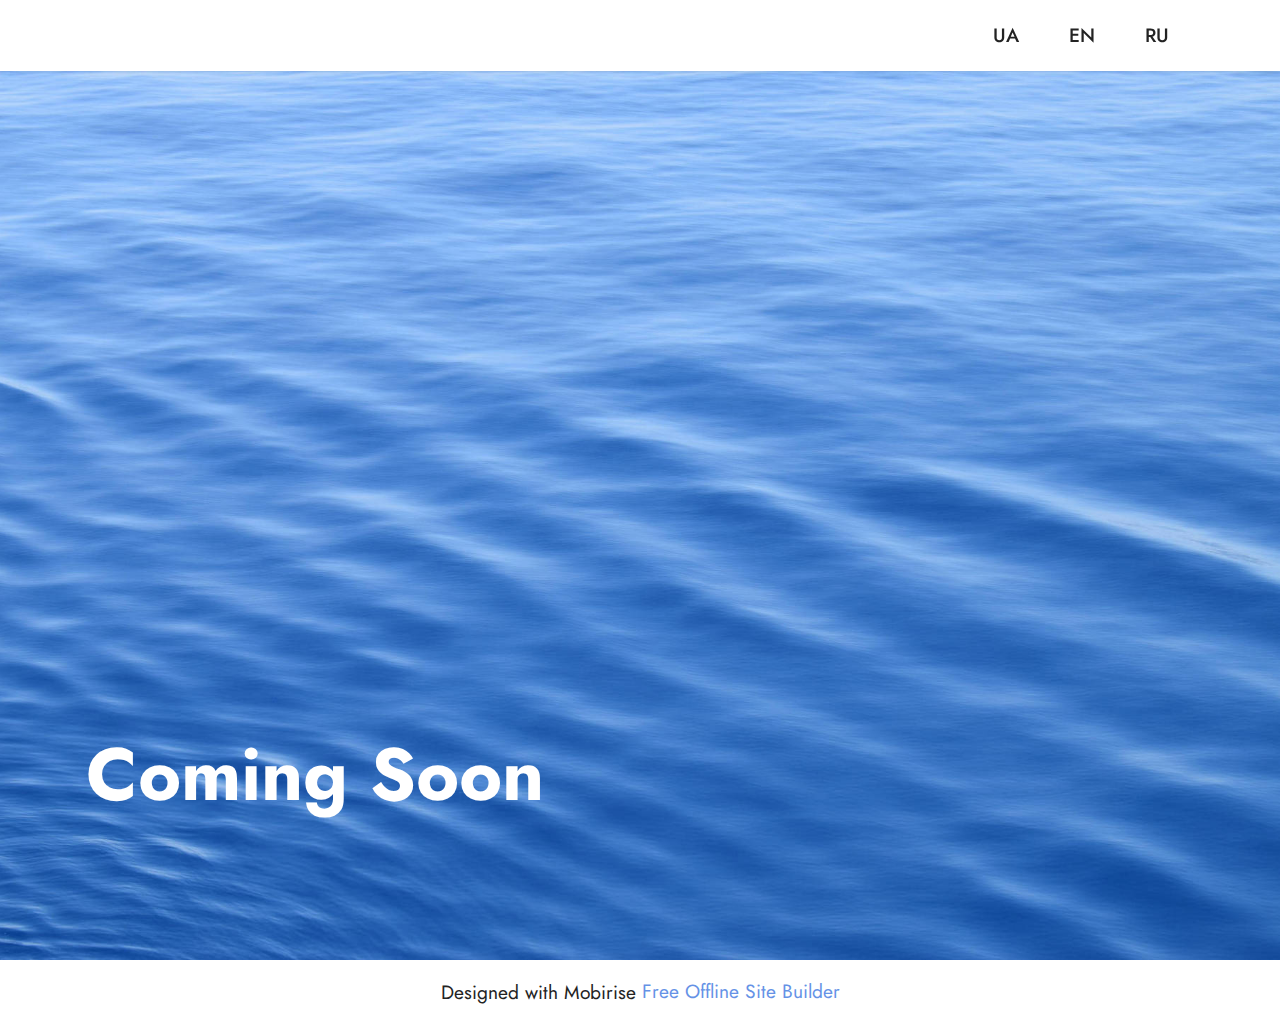
==== index.html @ 1623196d "Add files via upload" ====
<!DOCTYPE html>
<html  >
<head>
  <!-- Site made with Mobirise Website Builder v5.6.11, https://mobirise.com -->
  <meta charset="UTF-8">
  <meta http-equiv="X-UA-Compatible" content="IE=edge">
  <meta name="generator" content="Mobirise v5.6.11, mobirise.com">
  <meta name="twitter:card" content="summary_large_image"/>
  <meta name="twitter:image:src" content="assets/images/index-meta.jpg">
  <meta property="og:image" content="assets/images/index-meta.jpg">
  <meta name="twitter:title" content="Correction of Humanitarian Anomalies">
  <meta name="viewport" content="width=device-width, initial-scale=1, minimum-scale=1">
  <link rel="shortcut icon" href="assets/images/safe-1-128x128-1.png" type="image/x-icon">
  <meta name="description" content="">
  
  
  <title>Correction of Humanitarian Anomalies</title>
  <link rel="stylesheet" href="assets/bootstrap/css/bootstrap.min.css">
  <link rel="stylesheet" href="assets/bootstrap/css/bootstrap-grid.min.css">
  <link rel="stylesheet" href="assets/bootstrap/css/bootstrap-reboot.min.css">
  <link rel="stylesheet" href="assets/dropdown/css/style.css">
  <link rel="stylesheet" href="assets/socicon/css/styles.css">
  <link rel="stylesheet" href="assets/theme/css/style.css">
  <link rel="preload" href="https://fonts.googleapis.com/css?family=Jost:100,200,300,400,500,600,700,800,900,100i,200i,300i,400i,500i,600i,700i,800i,900i&display=swap" as="style" onload="this.onload=null;this.rel='stylesheet'">
  <noscript><link rel="stylesheet" href="https://fonts.googleapis.com/css?family=Jost:100,200,300,400,500,600,700,800,900,100i,200i,300i,400i,500i,600i,700i,800i,900i&display=swap"></noscript>
  <link rel="preload" as="style" href="assets/mobirise/css/mbr-additional.css"><link rel="stylesheet" href="assets/mobirise/css/mbr-additional.css" type="text/css">
  
  
  
  
</head>
<body>
  
  <section data-bs-version="5.1" class="menu menu3 cid-tgyKdeMdoq" once="menu" id="menu3-1c">
    
    <nav class="navbar navbar-dropdown navbar-fixed-top navbar-expand-lg">
        <div class="container">
            <div class="navbar-brand">
                
                
            </div>
            <button class="navbar-toggler" type="button" data-toggle="collapse" data-bs-toggle="collapse" data-target="#navbarSupportedContent" data-bs-target="#navbarSupportedContent" aria-controls="navbarNavAltMarkup" aria-expanded="false" aria-label="Toggle navigation">
                <div class="hamburger">
                    <span></span>
                    <span></span>
                    <span></span>
                    <span></span>
                </div>
            </button>
            <div class="collapse navbar-collapse" id="navbarSupportedContent">
                <ul class="navbar-nav nav-dropdown nav-right navbar-nav-top-padding" data-app-modern-menu="true"><li class="nav-item"><a class="nav-link link text-black text-primary display-7" href="1.html">UA</a></li>
                    <li class="nav-item"><a class="nav-link link text-black text-primary display-7" href="index.html">EN</a></li>
                    <li class="nav-item"><a class="nav-link link text-black text-primary display-7" href="2.html">RU</a>
                    </li></ul>
                
                
            </div>
        </div>
    </nav>
</section>

<section data-bs-version="5.1" class="header4 cid-tgyqo89FGp mbr-fullscreen" id="header4-14">

    
    
    <div class="container">
        <div class="row">
            <div class="content-wrap">
                <h1 class="mbr-section-title mbr-fonts-style mbr-white mb-3 display-1"><strong>Coming Soon</strong></h1>
                
                

                
            </div>
        </div>
    </div>
</section><section class="display-7" style="padding: 0;align-items: center;justify-content: center;flex-wrap: wrap;    align-content: center;display: flex;position: relative;height: 4rem;"><a href="https://mobiri.se/1626405" style="flex: 1 1;height: 4rem;position: absolute;width: 100%;z-index: 1;"><img alt="" style="height: 4rem;" src="[data-uri]"></a><p style="margin: 0;text-align: center;" class="display-7">Designed with Mobirise &#8204;</p><a style="z-index:1" href="https://mobirise.com/offline-website-builder.html">Free Offline Site Builder</a></section><script src="assets/bootstrap/js/bootstrap.bundle.min.js"></script>  <script src="assets/smoothscroll/smooth-scroll.js"></script>  <script src="assets/ytplayer/index.js"></script>  <script src="assets/dropdown/js/navbar-dropdown.js"></script>  <script src="assets/theme/js/script.js"></script>  
  
  
</body>
</html>
---- assets/dropdown/css/style.css ----
.navbar-dropdown {
  left: 0;
  padding: 0;
  position: absolute;
  right: 0;
  top: 0;
  transition: all 0.45s ease;
  z-index: 1030;
  background: #282828; }
  .navbar-dropdown .navbar-logo {
    margin-right: 0.8rem;
    transition: margin 0.3s ease-in-out;
    vertical-align: middle; }
    .navbar-dropdown .navbar-logo img {
      height: 3.125rem;
      transition: all 0.3s ease-in-out; }
    .navbar-dropdown .navbar-logo.mbr-iconfont {
      font-size: 3.125rem;
      line-height: 3.125rem; }
  .navbar-dropdown .navbar-caption {
    font-weight: 700;
    white-space: normal;
    vertical-align: -4px;
    line-height: 3.125rem !important; }
    .navbar-dropdown .navbar-caption, .navbar-dropdown .navbar-caption:hover {
      color: inherit;
      text-decoration: none; }
  .navbar-dropdown .mbr-iconfont + .navbar-caption {
    vertical-align: -1px; }
  .navbar-dropdown.navbar-fixed-top {
    position: fixed; }
  .navbar-dropdown .navbar-brand span {
    vertical-align: -4px; }
  .navbar-dropdown.bg-color.transparent {
    background: none; }
  .navbar-dropdown.navbar-short .navbar-brand {
    padding: 0.625rem 0; }
    .navbar-dropdown.navbar-short .navbar-brand span {
      vertical-align: -1px; }
  .navbar-dropdown.navbar-short .navbar-caption {
    line-height: 2.375rem !important;
    vertical-align: -2px; }
  .navbar-dropdown.navbar-short .navbar-logo {
    margin-right: 0.5rem; }
    .navbar-dropdown.navbar-short .navbar-logo img {
      height: 2.375rem; }
    .navbar-dropdown.navbar-short .navbar-logo.mbr-iconfont {
      font-size: 2.375rem;
      line-height: 2.375rem; }
  .navbar-dropdown.navbar-short .mbr-table-cell {
    height: 3.625rem; }
  .navbar-dropdown .navbar-close {
    left: 0.6875rem;
    position: fixed;
    top: 0.75rem;
    z-index: 1000; }
  .navbar-dropdown .hamburger-icon {
    content: "";
    display: inline-block;
    vertical-align: middle;
    width: 16px;
    -webkit-box-shadow: 0 -6px 0 1px #282828,0 0 0 1px #282828,0 6px 0 1px #282828;
    -moz-box-shadow: 0 -6px 0 1px #282828,0 0 0 1px #282828,0 6px 0 1px #282828;
    box-shadow: 0 -6px 0 1px #282828,0 0 0 1px #282828,0 6px 0 1px #282828; }

.dropdown-menu .dropdown-toggle[data-toggle="dropdown-submenu"]::after {
  border-bottom: 0.35em solid transparent;
  border-left: 0.35em solid;
  border-right: 0;
  border-top: 0.35em solid transparent;
  margin-left: 0.3rem; }

.dropdown-menu .dropdown-item:focus {
  outline: 0; }

.nav-dropdown {
  font-size: 0.75rem;
  font-weight: 500;
  height: auto !important; }
  .nav-dropdown .nav-btn {
    padding-left: 1rem; }
  .nav-dropdown .link {
    margin: .667em 1.667em;
    font-weight: 500;
    padding: 0;
    transition: color .2s ease-in-out; }
    .nav-dropdown .link.dropdown-toggle {
      margin-right: 2.583em; }
      .nav-dropdown .link.dropdown-toggle::after {
        margin-left: .25rem;
        border-top: 0.35em solid;
        border-right: 0.35em solid transparent;
        border-left: 0.35em solid transparent;
        border-bottom: 0; }
      .nav-dropdown .link.dropdown-toggle[aria-expanded="true"] {
        margin: 0;
        padding: 0.667em 3.263em  0.667em 1.667em; }
  .nav-dropdown .link::after,
  .nav-dropdown .dropdown-item::after {
    color: inherit; }
  .nav-dropdown .btn {
    font-size: 0.75rem;
    font-weight: 700;
    letter-spacing: 0;
    margin-bottom: 0;
    padding-left: 1.25rem;
    padding-right: 1.25rem; }
  .nav-dropdown .dropdown-menu {
    border-radius: 0;
    border: 0;
    left: 0;
    margin: 0;
    padding-bottom: 1.25rem;
    padding-top: 1.25rem;
    position: relative; }
  .nav-dropdown .dropdown-submenu {
    margin-left: 0.125rem;
    top: 0; }
  .nav-dropdown .dropdown-item {
    font-weight: 500;
    line-height: 2;
    padding: 0.3846em 4.615em 0.3846em 1.5385em;
    position: relative;
    transition: color .2s ease-in-out, background-color .2s ease-in-out; }
    .nav-dropdown .dropdown-item::after {
      margin-top: -0.3077em;
      position: absolute;
      right: 1.1538em;
      top: 50%; }
    .nav-dropdown .dropdown-item:focus, .nav-dropdown .dropdown-item:hover {
      background: none; }

@media (max-width: 767px) {
  .nav-dropdown.navbar-toggleable-sm {
    bottom: 0;
    display: none;
    left: 0;
    overflow-x: hidden;
    position: fixed;
    top: 0;
    transform: translateX(-100%);
    -ms-transform: translateX(-100%);
    -webkit-transform: translateX(-100%);
    width: 18.75rem;
    z-index: 999; } }
.nav-dropdown.navbar-toggleable-xl {
  bottom: 0;
  display: none;
  left: 0;
  overflow-x: hidden;
  position: fixed;
  top: 0;
  transform: translateX(-100%);
  -ms-transform: translateX(-100%);
  -webkit-transform: translateX(-100%);
  width: 18.75rem;
  z-index: 999; }

.nav-dropdown-sm {
  display: block !important;
  overflow-x: hidden;
  overflow: auto;
  padding-top: 3.875rem; }
  .nav-dropdown-sm::after {
    content: "";
    display: block;
    height: 3rem;
    width: 100%; }
  .nav-dropdown-sm.collapse.in ~ .navbar-close {
    display: block !important; }
  .nav-dropdown-sm.collapsing, .nav-dropdown-sm.collapse.in {
    transform: translateX(0);
    -ms-transform: translateX(0);
    -webkit-transform: translateX(0);
    transition: all 0.25s ease-out;
    -webkit-transition: all 0.25s ease-out;
    background: #282828; }
  .nav-dropdown-sm.collapsing[aria-expanded="false"] {
    transform: translateX(-100%);
    -ms-transform: translateX(-100%);
    -webkit-transform: translateX(-100%); }
  .nav-dropdown-sm .nav-item {
    display: block;
    margin-left: 0 !important;
    padding-left: 0; }
  .nav-dropdown-sm .link,
  .nav-dropdown-sm .dropdown-item {
    border-top: 1px dotted rgba(255, 255, 255, 0.1);
    font-size: 0.8125rem;
    line-height: 1.6;
    margin: 0 !important;
    padding: 0.875rem 2.4rem 0.875rem 1.5625rem !important;
    position: relative;
    white-space: normal; }
    .nav-dropdown-sm .link:focus, .nav-dropdown-sm .link:hover,
    .nav-dropdown-sm .dropdown-item:focus,
    .nav-dropdown-sm .dropdown-item:hover {
      background: rgba(0, 0, 0, 0.2) !important;
      color: #c0a375; }
  .nav-dropdown-sm .nav-btn {
    position: relative;
    padding: 1.5625rem 1.5625rem 0 1.5625rem; }
    .nav-dropdown-sm .nav-btn::before {
      border-top: 1px dotted rgba(255, 255, 255, 0.1);
      content: "";
      left: 0;
      position: absolute;
      top: 0;
      width: 100%; }
    .nav-dropdown-sm .nav-btn + .nav-btn {
      padding-top: 0.625rem; }
      .nav-dropdown-sm .nav-btn + .nav-btn::before {
        display: none; }
  .nav-dropdown-sm .btn {
    padding: 0.625rem 0; }
  .nav-dropdown-sm .dropdown-toggle[data-toggle="dropdown-submenu"]::after {
    margin-left: .25rem;
    border-top: 0.35em solid;
    border-right: 0.35em solid transparent;
    border-left: 0.35em solid transparent;
    border-bottom: 0; }
  .nav-dropdown-sm .dropdown-toggle[data-toggle="dropdown-submenu"][aria-expanded="true"]::after {
    border-top: 0;
    border-right: 0.35em solid transparent;
    border-left: 0.35em solid transparent;
    border-bottom: 0.35em solid; }
  .nav-dropdown-sm .dropdown-menu {
    margin: 0;
    padding: 0;
    position: relative;
    top: 0;
    left: 0;
    width: 100%;
    border: 0;
    float: none;
    border-radius: 0;
    background: none; }
  .nav-dropdown-sm .dropdown-submenu {
    left: 100%;
    margin-left: 0.125rem;
    margin-top: -1.25rem;
    top: 0; }

.navbar-toggleable-sm .nav-dropdown .dropdown-menu {
  position: absolute; }

.navbar-toggleable-sm .nav-dropdown .dropdown-submenu {
  left: 100%;
  margin-left: 0.125rem;
  margin-top: -1.25rem;
  top: 0; }

.navbar-toggleable-sm.opened .nav-dropdown .dropdown-menu {
  position: relative; }

.navbar-toggleable-sm.opened .nav-dropdown .dropdown-submenu {
  left: 0;
  margin-left: 00rem;
  margin-top: 0rem;
  top: 0; }

.is-builder .nav-dropdown.collapsing {
  transition: none !important; }
---- assets/socicon/css/styles.css ----
@charset "UTF-8";

@font-face {
  font-family: 'Socicon';
  src:  url('../fonts/socicon.eot');
  src:  url('../fonts/socicon.eot?#iefix') format('embedded-opentype'),
    url('../fonts/socicon.woff2') format('woff2'),
    url('../fonts/socicon.ttf') format('truetype'),
    url('../fonts/socicon.woff') format('woff'),
    url('../fonts/socicon.svg#socicon') format('svg');
  font-weight: normal;
  font-style: normal;
  font-display: swap;
}

[data-icon]:before {
  font-family: "socicon" !important;
  content: attr(data-icon);
  font-style: normal !important;
  font-weight: normal !important;
  font-variant: normal !important;
  text-transform: none !important;
  speak: none;
  line-height: 1;
  -webkit-font-smoothing: antialiased;
  -moz-osx-font-smoothing: grayscale;
}

[class^="socicon-"], [class*=" socicon-"] {
  /* use !important to prevent issues with browser extensions that change fonts */
  font-family: 'Socicon' !important;
  speak: none;
  font-style: normal;
  font-weight: normal;
  font-variant: normal;
  text-transform: none;
  line-height: 1;

  /* Better Font Rendering =========== */
  -webkit-font-smoothing: antialiased;
  -moz-osx-font-smoothing: grayscale;
}

.socicon-eitaa:before {
  content: "\e97c";
}
.socicon-soroush:before {
  content: "\e97d";
}
.socicon-bale:before {
  content: "\e97e";
}
.socicon-zazzle:before {
  content: "\e97b";
}
.socicon-society6:before {
  content: "\e97a";
}
.socicon-redbubble:before {
  content: "\e979";
}
.socicon-avvo:before {
  content: "\e978";
}
.socicon-stitcher:before {
  content: "\e977";
}
.socicon-googlehangouts:before {
  content: "\e974";
}
.socicon-dlive:before {
  content: "\e975";
}
.socicon-vsco:before {
  content: "\e976";
}
.socicon-flipboard:before {
  content: "\e973";
}
.socicon-ubuntu:before {
  content: "\e958";
}
.socicon-artstation:before {
  content: "\e959";
}
.socicon-invision:before {
  content: "\e95a";
}
.socicon-torial:before {
  content: "\e95b";
}
.socicon-collectorz:before {
  content: "\e95c";
}
.socicon-seenthis:before {
  content: "\e95d";
}
.socicon-googleplaymusic:before {
  content: "\e95e";
}
.socicon-debian:before {
  content: "\e95f";
}
.socicon-filmfreeway:before {
  content: "\e960";
}
.socicon-gnome:before {
  content: "\e961";
}
.socicon-itchio:before {
  content: "\e962";
}
.socicon-jamendo:before {
  content: "\e963";
}
.socicon-mix:before {
  content: "\e964";
}
.socicon-sharepoint:before {
  content: "\e965";
}
.socicon-tinder:before {
  content: "\e966";
}
.socicon-windguru:before {
  content: "\e967";
}
.socicon-cdbaby:before {
  content: "\e968";
}
.socicon-elementaryos:before {
  content: "\e969";
}
.socicon-stage32:before {
  content: "\e96a";
}
.socicon-tiktok:before {
  content: "\e96b";
}
.socicon-gitter:before {
  content: "\e96c";
}
.socicon-letterboxd:before {
  content: "\e96d";
}
.socicon-threema:before {
  content: "\e96e";
}
.socicon-splice:before {
  content: "\e96f";
}
.socicon-metapop:before {
  content: "\e970";
}
.socicon-naver:before {
  content: "\e971";
}
.socicon-remote:before {
  content: "\e972";
}
.socicon-internet:before {
  content: "\e957";
}
.socicon-moddb:before {
  content: "\e94b";
}
.socicon-indiedb:before {
  content: "\e94c";
}
.socicon-traxsource:before {
  content: "\e94d";
}
.socicon-gamefor:before {
  content: "\e94e";
}
.socicon-pixiv:before {
  content: "\e94f";
}
.socicon-myanimelist:before {
  content: "\e950";
}
.socicon-blackberry:before {
  content: "\e951";
}
.socicon-wickr:before {
  content: "\e952";
}
.socicon-spip:before {
  content: "\e953";
}
.socicon-napster:before {
  content: "\e954";
}
.socicon-beatport:before {
  content: "\e955";
}
.socicon-hackerone:before {
  content: "\e956";
}
.socicon-hackernews:before {
  content: "\e946";
}
.socicon-smashwords:before {
  content: "\e947";
}
.socicon-kobo:before {
  content: "\e948";
}
.socicon-bookbub:before {
  content: "\e949";
}
.socicon-mailru:before {
  content: "\e94a";
}
.socicon-gitlab:before {
  content: "\e945";
}
.socicon-instructables:before {
  content: "\e944";
}
.socicon-portfolio:before {
  content: "\e943";
}
.socicon-codered:before {
  content: "\e940";
}
.socicon-origin:before {
  content: "\e941";
}
.socicon-nextdoor:before {
  content: "\e942";
}
.socicon-udemy:before {
  content: "\e93f";
}
.socicon-livemaster:before {
  content: "\e93e";
}
.socicon-crunchbase:before {
  content: "\e93b";
}
.socicon-homefy:before {
  content: "\e93c";
}
.socicon-calendly:before {
  content: "\e93d";
}
.socicon-realtor:before {
  content: "\e90f";
}
.socicon-tidal:before {
  content: "\e910";
}
.socicon-qobuz:before {
  content: "\e911";
}
.socicon-natgeo:before {
  content: "\e912";
}
.socicon-mastodon:before {
  content: "\e913";
}
.socicon-unsplash:before {
  content: "\e914";
}
.socicon-homeadvisor:before {
  content: "\e915";
}
.socicon-angieslist:before {
  content: "\e916";
}
.socicon-codepen:before {
  content: "\e917";
}
.socicon-slack:before {
  content: "\e918";
}
.socicon-openaigym:before {
  content: "\e919";
}
.socicon-logmein:before {
  content: "\e91a";
}
.socicon-fiverr:before {
  content: "\e91b";
}
.socicon-gotomeeting:before {
  content: "\e91c";
}
.socicon-aliexpress:before {
  content: "\e91d";
}
.socicon-guru:before {
  content: "\e91e";
}
.socicon-appstore:before {
  content: "\e91f";
}
.socicon-homes:before {
  content: "\e920";
}
.socicon-zoom:before {
  content: "\e921";
}
.socicon-alibaba:before {
  content: "\e922";
}
.socicon-craigslist:before {
  content: "\e923";
}
.socicon-wix:before {
  content: "\e924";
}
.socicon-redfin:before {
  content: "\e925";
}
.socicon-googlecalendar:before {
  content: "\e926";
}
.socicon-shopify:before {
  content: "\e927";
}
.socicon-freelancer:before {
  content: "\e928";
}
.socicon-seedrs:before {
  content: "\e929";
}
.socicon-bing:before {
  content: "\e92a";
}
.socicon-doodle:before {
  content: "\e92b";
}
.socicon-bonanza:before {
  content: "\e92c";
}
.socicon-squarespace:before {
  content: "\e92d";
}
.socicon-toptal:before {
  content: "\e92e";
}
.socicon-gust:before {
  content: "\e92f";
}
.socicon-ask:before {
  content: "\e930";
}
.socicon-trulia:before {
  content: "\e931";
}
.socicon-loomly:before {
  content: "\e932";
}
.socicon-ghost:before {
  content: "\e933";
}
.socicon-upwork:before {
  content: "\e934";
}
.socicon-fundable:before {
  content: "\e935";
}
.socicon-booking:before {
  content: "\e936";
}
.socicon-googlemaps:before {
  content: "\e937";
}
.socicon-zillow:before {
  content: "\e938";
}
.socicon-niconico:before {
  content: "\e939";
}
.socicon-toneden:before {
  content: "\e93a";
}
.socicon-augment:before {
  content: "\e908";
}
.socicon-bitbucket:before {
  content: "\e909";
}
.socicon-fyuse:before {
  content: "\e90a";
}
.socicon-yt-gaming:before {
  content: "\e90b";
}
.socicon-sketchfab:before {
  content: "\e90c";
}
.socicon-mobcrush:before {
  content: "\e90d";
}
.socicon-microsoft:before {
  content: "\e90e";
}
.socicon-pandora:before {
  content: "\e907";
}
.socicon-messenger:before {
  content: "\e906";
}
.socicon-gamewisp:before {
  content: "\e905";
}
.socicon-bloglovin:before {
  content: "\e904";
}
.socicon-tunein:before {
  content: "\e903";
}
.socicon-gamejolt:before {
  content: "\e901";
}
.socicon-trello:before {
  content: "\e902";
}
.socicon-spreadshirt:before {
  content: "\e900";
}
.socicon-500px:before {
  content: "\e000";
}
.socicon-8tracks:before {
  content: "\e001";
}
.socicon-airbnb:before {
  content: "\e002";
}
.socicon-alliance:before {
  content: "\e003";
}
.socicon-amazon:before {
  content: "\e004";
}
.socicon-amplement:before {
  content: "\e005";
}
.socicon-android:before {
  content: "\e006";
}
.socicon-angellist:before {
  content: "\e007";
}
.socicon-apple:before {
  content: "\e008";
}
.socicon-appnet:before {
  content: "\e009";
}
.socicon-baidu:before {
  content: "\e00a";
}
.socicon-bandcamp:before {
  content: "\e00b";
}
.socicon-battlenet:before {
  content: "\e00c";
}
.socicon-mixer:before {
  content: "\e00d";
}
.socicon-bebee:before {
  content: "\e00e";
}
.socicon-bebo:before {
  content: "\e00f";
}
.socicon-behance:before {
  content: "\e010";
}
.socicon-blizzard:before {
  content: "\e011";
}
.socicon-blogger:before {
  content: "\e012";
}
.socicon-buffer:before {
  content: "\e013";
}
.socicon-chrome:before {
  content: "\e014";
}
.socicon-coderwall:before {
  content: "\e015";
}
.socicon-curse:before {
  content: "\e016";
}
.socicon-dailymotion:before {
  content: "\e017";
}
.socicon-deezer:before {
  content: "\e018";
}
.socicon-delicious:before {
  content: "\e019";
}
.socicon-deviantart:before {
  content: "\e01a";
}
.socicon-diablo:before {
  content: "\e01b";
}
.socicon-digg:before {
  content: "\e01c";
}
.socicon-discord:before {
  content: "\e01d";
}
.socicon-disqus:before {
  content: "\e01e";
}
.socicon-douban:before {
  content: "\e01f";
}
.socicon-draugiem:before {
  content: "\e020";
}
.socicon-dribbble:before {
  content: "\e021";
}
.socicon-drupal:before {
  content: "\e022";
}
.socicon-ebay:before {
  content: "\e023";
}
.socicon-ello:before {
  content: "\e024";
}
.socicon-endomodo:before {
  content: "\e025";
}
.socicon-envato:before {
  content: "\e026";
}
.socicon-etsy:before {
  content: "\e027";
}
.socicon-facebook:before {
  content: "\e028";
}
.socicon-feedburner:before {
  content: "\e029";
}
.socicon-filmweb:before {
  content: "\e02a";
}
.socicon-firefox:before {
  content: "\e02b";
}
.socicon-flattr:before {
  content: "\e02c";
}
.socicon-flickr:before {
  content: "\e02d";
}
.socicon-formulr:before {
  content: "\e02e";
}
.socicon-forrst:before {
  content: "\e02f";
}
.socicon-foursquare:before {
  content: "\e030";
}
.socicon-friendfeed:before {
  content: "\e031";
}
.socicon-github:before {
  content: "\e032";
}
.socicon-goodreads:before {
  content: "\e033";
}
.socicon-google:before {
  content: "\e034";
}
.socicon-googlescholar:before {
  content: "\e035";
}
.socicon-googlegroups:before {
  content: "\e036";
}
.socicon-googlephotos:before {
  content: "\e037";
}
.socicon-googleplus:before {
  content: "\e038";
}
.socicon-grooveshark:before {
  content: "\e039";
}
.socicon-hackerrank:before {
  content: "\e03a";
}
.socicon-hearthstone:before {
  content: "\e03b";
}
.socicon-hellocoton:before {
  content: "\e03c";
}
.socicon-heroes:before {
  content: "\e03d";
}
.socicon-smashcast:before {
  content: "\e03e";
}
.socicon-horde:before {
  content: "\e03f";
}
.socicon-houzz:before {
  content: "\e040";
}
.socicon-icq:before {
  content: "\e041";
}
.socicon-identica:before {
  content: "\e042";
}
.socicon-imdb:before {
  content: "\e043";
}
.socicon-instagram:before {
  content: "\e044";
}
.socicon-issuu:before {
  content: "\e045";
}
.socicon-istock:before {
  content: "\e046";
}
.socicon-itunes:before {
  content: "\e047";
}
.socicon-keybase:before {
  content: "\e048";
}
.socicon-lanyrd:before {
  content: "\e049";
}
.socicon-lastfm:before {
  content: "\e04a";
}
.socicon-line:before {
  content: "\e04b";
}
.socicon-linkedin:before {
  content: "\e04c";
}
.socicon-livejournal:before {
  content: "\e04d";
}
.socicon-lyft:before {
  content: "\e04e";
}
.socicon-macos:before {
  content: "\e04f";
}
.socicon-mail:before {
  content: "\e050";
}
.socicon-medium:before {
  content: "\e051";
}
.socicon-meetup:before {
  content: "\e052";
}
.socicon-mixcloud:before {
  content: "\e053";
}
.socicon-modelmayhem:before {
  content: "\e054";
}
.socicon-mumble:before {
  content: "\e055";
}
.socicon-myspace:before {
  content: "\e056";
}
.socicon-newsvine:before {
  content: "\e057";
}
.socicon-nintendo:before {
  content: "\e058";
}
.socicon-npm:before {
  content: "\e059";
}
.socicon-odnoklassniki:before {
  content: "\e05a";
}
.socicon-openid:before {
  content: "\e05b";
}
.socicon-opera:before {
  content: "\e05c";
}
.socicon-outlook:before {
  content: "\e05d";
}
.socicon-overwatch:before {
  content: "\e05e";
}
.socicon-patreon:before {
  content: "\e05f";
}
.socicon-paypal:before {
  content: "\e060";
}
.socicon-periscope:before {
  content: "\e061";
}
.socicon-persona:before {
  content: "\e062";
}
.socicon-pinterest:before {
  content: "\e063";
}
.socicon-play:before {
  content: "\e064";
}
.socicon-player:before {
  content: "\e065";
}
.socicon-playstation:before {
  content: "\e066";
}
.socicon-pocket:before {
  content: "\e067";
}
.socicon-qq:before {
  content: "\e068";
}
.socicon-quora:before {
  content: "\e069";
}
.socicon-raidcall:before {
  content: "\e06a";
}
.socicon-ravelry:before {
  content: "\e06b";
}
.socicon-reddit:before {
  content: "\e06c";
}
.socicon-renren:before {
  content: "\e06d";
}
.socicon-researchgate:before {
  content: "\e06e";
}
.socicon-residentadvisor:before {
  content: "\e06f";
}
.socicon-reverbnation:before {
  content: "\e070";
}
.socicon-rss:before {
  content: "\e071";
}
.socicon-sharethis:before {
  content: "\e072";
}
.socicon-skype:before {
  content: "\e073";
}
.socicon-slideshare:before {
  content: "\e074";
}
.socicon-smugmug:before {
  content: "\e075";
}
.socicon-snapchat:before {
  content: "\e076";
}
.socicon-songkick:before {
  content: "\e077";
}
.socicon-soundcloud:before {
  content: "\e078";
}
.socicon-spotify:before {
  content: "\e079";
}
.socicon-stackexchange:before {
  content: "\e07a";
}
.socicon-stackoverflow:before {
  content: "\e07b";
}
.socicon-starcraft:before {
  content: "\e07c";
}
.socicon-stayfriends:before {
  content: "\e07d";
}
.socicon-steam:before {
  content: "\e07e";
}
.socicon-storehouse:before {
  content: "\e07f";
}
.socicon-strava:before {
  content: "\e080";
}
.socicon-streamjar:before {
  content: "\e081";
}
.socicon-stumbleupon:before {
  content: "\e082";
}
.socicon-swarm:before {
  content: "\e083";
}
.socicon-teamspeak:before {
  content: "\e084";
}
.socicon-teamviewer:before {
  content: "\e085";
}
.socicon-technorati:before {
  content: "\e086";
}
.socicon-telegram:before {
  content: "\e087";
}
.socicon-tripadvisor:before {
  content: "\e088";
}
.socicon-tripit:before {
  content: "\e089";
}
.socicon-triplej:before {
  content: "\e08a";
}
.socicon-tumblr:before {
  content: "\e08b";
}
.socicon-twitch:before {
  content: "\e08c";
}
.socicon-twitter:before {
  content: "\e08d";
}
.socicon-uber:before {
  content: "\e08e";
}
.socicon-ventrilo:before {
  content: "\e08f";
}
.socicon-viadeo:before {
  content: "\e090";
}
.socicon-viber:before {
  content: "\e091";
}
.socicon-viewbug:before {
  content: "\e092";
}
.socicon-vimeo:before {
  content: "\e093";
}
.socicon-vine:before {
  content: "\e094";
}
.socicon-vkontakte:before {
  content: "\e095";
}
.socicon-warcraft:before {
  content: "\e096";
}
.socicon-wechat:before {
  content: "\e097";
}
.socicon-weibo:before {
  content: "\e098";
}
.socicon-whatsapp:before {
  content: "\e099";
}
.socicon-wikipedia:before {
  content: "\e09a";
}
.socicon-windows:before {
  content: "\e09b";
}
.socicon-wordpress:before {
  content: "\e09c";
}
.socicon-wykop:before {
  content: "\e09d";
}
.socicon-xbox:before {
  content: "\e09e";
}
.socicon-xing:before {
  content: "\e09f";
}
.socicon-yahoo:before {
  content: "\e0a0";
}
.socicon-yammer:before {
  content: "\e0a1";
}
.socicon-yandex:before {
  content: "\e0a2";
}
.socicon-yelp:before {
  content: "\e0a3";
}
.socicon-younow:before {
  content: "\e0a4";
}
.socicon-youtube:before {
  content: "\e0a5";
}
.socicon-zapier:before {
  content: "\e0a6";
}
.socicon-zerply:before {
  content: "\e0a7";
}
.socicon-zomato:before {
  content: "\e0a8";
}
.socicon-zynga:before {
  content: "\e0a9";
}
---- assets/theme/css/style.css ----
@charset "UTF-8";
section {
  background-color: #ffffff;
}

body {
  font-style: normal;
  line-height: 1.5;
  font-weight: 400;
  color: #232323;
  position: relative;
}

button {
  background-color: transparent;
  border-color: transparent;
}

section,
.container,
.container-fluid {
  position: relative;
  word-wrap: break-word;
}

a.mbr-iconfont:hover {
  text-decoration: none;
}

.article .lead p,
.article .lead ul,
.article .lead ol,
.article .lead pre,
.article .lead blockquote {
  margin-bottom: 0;
}

a {
  font-style: normal;
  font-weight: 400;
  cursor: pointer;
}
a, a:hover {
  text-decoration: none;
}

.mbr-section-title {
  font-style: normal;
  line-height: 1.3;
}

.mbr-section-subtitle {
  line-height: 1.3;
}

.mbr-text {
  font-style: normal;
  line-height: 1.7;
}

h1,
h2,
h3,
h4,
h5,
h6,
.display-1,
.display-2,
.display-4,
.display-5,
.display-7,
span,
p,
a {
  line-height: 1;
  word-break: break-word;
  word-wrap: break-word;
  font-weight: 400;
}

b,
strong {
  font-weight: bold;
}

input:-webkit-autofill, input:-webkit-autofill:hover, input:-webkit-autofill:focus, input:-webkit-autofill:active {
  transition-delay: 9999s;
  -webkit-transition-property: background-color, color;
  transition-property: background-color, color;
}

textarea[type=hidden] {
  display: none;
}

section {
  background-position: 50% 50%;
  background-repeat: no-repeat;
  background-size: cover;
}
section .mbr-background-video,
section .mbr-background-video-preview {
  position: absolute;
  bottom: 0;
  left: 0;
  right: 0;
  top: 0;
}

.hidden {
  visibility: hidden;
}

.mbr-z-index20 {
  z-index: 20;
}

/*! Base colors */
.mbr-white {
  color: #ffffff;
}

.mbr-black {
  color: #111111;
}

.mbr-bg-white {
  background-color: #ffffff;
}

.mbr-bg-black {
  background-color: #000000;
}

/*! Text-aligns */
.align-left {
  text-align: left;
}

.align-center {
  text-align: center;
}

.align-right {
  text-align: right;
}

/*! Font-weight  */
.mbr-light {
  font-weight: 300;
}

.mbr-regular {
  font-weight: 400;
}

.mbr-semibold {
  font-weight: 500;
}

.mbr-bold {
  font-weight: 700;
}

/*! Media  */
.media-content {
  flex-basis: 100%;
}

.media-container-row {
  display: flex;
  flex-direction: row;
  flex-wrap: wrap;
  justify-content: center;
  align-content: center;
  align-items: start;
}
.media-container-row .media-size-item {
  width: 400px;
}

.media-container-column {
  display: flex;
  flex-direction: column;
  flex-wrap: wrap;
  justify-content: center;
  align-content: center;
  align-items: stretch;
}
.media-container-column > * {
  width: 100%;
}

@media (min-width: 992px) {
  .media-container-row {
    flex-wrap: nowrap;
  }
}
figure {
  margin-bottom: 0;
  overflow: hidden;
}

figure[mbr-media-size] {
  transition: width 0.1s;
}

img,
iframe {
  display: block;
  width: 100%;
}

.card {
  background-color: transparent;
  border: none;
}

.card-box {
  width: 100%;
}

.card-img {
  text-align: center;
  flex-shrink: 0;
  -webkit-flex-shrink: 0;
}

.media {
  max-width: 100%;
  margin: 0 auto;
}

.mbr-figure {
  align-self: center;
}

.media-container > div {
  max-width: 100%;
}

.mbr-figure img,
.card-img img {
  width: 100%;
}

@media (max-width: 991px) {
  .media-size-item {
    width: auto !important;
  }

  .media {
    width: auto;
  }

  .mbr-figure {
    width: 100% !important;
  }
}
/*! Buttons */
.mbr-section-btn {
  margin-left: -0.6rem;
  margin-right: -0.6rem;
  font-size: 0;
}

.btn {
  font-weight: 600;
  border-width: 1px;
  font-style: normal;
  margin: 0.6rem 0.6rem;
  white-space: normal;
  transition: all 0.2s ease-in-out;
  display: inline-flex;
  align-items: center;
  justify-content: center;
  word-break: break-word;
}

.btn-sm {
  font-weight: 600;
  letter-spacing: 0px;
  transition: all 0.3s ease-in-out;
}

.btn-md {
  font-weight: 600;
  letter-spacing: 0px;
  transition: all 0.3s ease-in-out;
}

.btn-lg {
  font-weight: 600;
  letter-spacing: 0px;
  transition: all 0.3s ease-in-out;
}

.btn-form {
  margin: 0;
}
.btn-form:hover {
  cursor: pointer;
}

nav .mbr-section-btn {
  margin-left: 0rem;
  margin-right: 0rem;
}

/*! Btn icon margin */
.btn .mbr-iconfont,
.btn.btn-sm .mbr-iconfont {
  order: 1;
  cursor: pointer;
  margin-left: 0.5rem;
  vertical-align: sub;
}

.btn.btn-md .mbr-iconfont,
.btn.btn-md .mbr-iconfont {
  margin-left: 0.8rem;
}

.mbr-regular {
  font-weight: 400;
}

.mbr-semibold {
  font-weight: 500;
}

.mbr-bold {
  font-weight: 700;
}

[type=submit] {
  -webkit-appearance: none;
}

/*! Full-screen */
.mbr-fullscreen .mbr-overlay {
  min-height: 100vh;
}

.mbr-fullscreen {
  display: flex;
  display: -moz-flex;
  display: -ms-flex;
  display: -o-flex;
  align-items: center;
  min-height: 100vh;
  padding-top: 3rem;
  padding-bottom: 3rem;
}

/*! Map */
.map {
  height: 25rem;
  position: relative;
}
.map iframe {
  width: 100%;
  height: 100%;
}

/*! Scroll to top arrow */
.mbr-arrow-up {
  bottom: 25px;
  right: 90px;
  position: fixed;
  text-align: right;
  z-index: 5000;
  color: #ffffff;
  font-size: 22px;
}

.mbr-arrow-up a {
  background: rgba(0, 0, 0, 0.2);
  border-radius: 50%;
  color: #fff;
  display: inline-block;
  height: 60px;
  width: 60px;
  border: 2px solid #fff;
  outline-style: none !important;
  position: relative;
  text-decoration: none;
  transition: all 0.3s ease-in-out;
  cursor: pointer;
  text-align: center;
}
.mbr-arrow-up a:hover {
  background-color: rgba(0, 0, 0, 0.4);
}
.mbr-arrow-up a i {
  line-height: 60px;
}

.mbr-arrow-up-icon {
  display: block;
  color: #fff;
}

.mbr-arrow-up-icon::before {
  content: "›";
  display: inline-block;
  font-family: serif;
  font-size: 22px;
  line-height: 1;
  font-style: normal;
  position: relative;
  top: 6px;
  left: -4px;
  transform: rotate(-90deg);
}

/*! Arrow Down */
.mbr-arrow {
  position: absolute;
  bottom: 45px;
  left: 50%;
  width: 60px;
  height: 60px;
  cursor: pointer;
  background-color: rgba(80, 80, 80, 0.5);
  border-radius: 50%;
  transform: translateX(-50%);
}
@media (max-width: 767px) {
  .mbr-arrow {
    display: none;
  }
}
.mbr-arrow > a {
  display: inline-block;
  text-decoration: none;
  outline-style: none;
  -webkit-animation: arrowdown 1.7s ease-in-out infinite;
          animation: arrowdown 1.7s ease-in-out infinite;
  color: #ffffff;
}
.mbr-arrow > a > i {
  position: absolute;
  top: -2px;
  left: 15px;
  font-size: 2rem;
}

#scrollToTop a i::before {
  content: "";
  position: absolute;
  display: block;
  border-bottom: 2.5px solid #fff;
  border-left: 2.5px solid #fff;
  width: 27.8%;
  height: 27.8%;
  left: 50%;
  top: 51%;
  transform: translateY(-30%) translateX(-50%) rotate(135deg);
}

@keyframes arrowdown {
  0% {
    transform: translateY(0px);
  }
  50% {
    transform: translateY(-5px);
  }
  100% {
    transform: translateY(0px);
  }
}
@-webkit-keyframes arrowdown {
  0% {
    transform: translateY(0px);
  }
  50% {
    transform: translateY(-5px);
  }
  100% {
    transform: translateY(0px);
  }
}
@media (max-width: 500px) {
  .mbr-arrow-up {
    left: 0;
    right: 0;
    text-align: center;
  }
}
/*Gradients animation*/
@keyframes gradient-animation {
  from {
    background-position: 0% 100%;
    -webkit-animation-timing-function: ease-in-out;
            animation-timing-function: ease-in-out;
  }
  to {
    background-position: 100% 0%;
    -webkit-animation-timing-function: ease-in-out;
            animation-timing-function: ease-in-out;
  }
}
@-webkit-keyframes gradient-animation {
  from {
    background-position: 0% 100%;
    -webkit-animation-timing-function: ease-in-out;
            animation-timing-function: ease-in-out;
  }
  to {
    background-position: 100% 0%;
    -webkit-animation-timing-function: ease-in-out;
            animation-timing-function: ease-in-out;
  }
}
.bg-gradient {
  background-size: 200% 200%;
  animation: gradient-animation 5s infinite alternate;
  -webkit-animation: gradient-animation 5s infinite alternate;
}

.menu .navbar-brand {
  display: -webkit-flex;
}
.menu .navbar-brand span {
  display: flex;
  display: -webkit-flex;
}
.menu .navbar-brand .navbar-caption-wrap {
  display: -webkit-flex;
}
.menu .navbar-brand .navbar-logo img {
  display: -webkit-flex;
  width: auto;
}
@media (min-width: 768px) and (max-width: 991px) {
  .menu .navbar-toggleable-sm .navbar-nav {
    display: -ms-flexbox;
  }
}
@media (max-width: 991px) {
  .menu .navbar-collapse {
    max-height: 93.5vh;
  }
  .menu .navbar-collapse.show {
    overflow: auto;
  }
}
@media (min-width: 992px) {
  .menu .navbar-nav.nav-dropdown {
    display: -webkit-flex;
  }
  .menu .navbar-toggleable-sm .navbar-collapse {
    display: -webkit-flex !important;
  }
  .menu .collapsed .navbar-collapse {
    max-height: 93.5vh;
  }
  .menu .collapsed .navbar-collapse.show {
    overflow: auto;
  }
}
@media (max-width: 767px) {
  .menu .navbar-collapse {
    max-height: 80vh;
  }
}

.nav-link .mbr-iconfont {
  margin-right: 0.5rem;
}

.navbar {
  display: -webkit-flex;
  -webkit-flex-wrap: wrap;
  -webkit-align-items: center;
  -webkit-justify-content: space-between;
}

.navbar-collapse {
  -webkit-flex-basis: 100%;
  -webkit-flex-grow: 1;
  -webkit-align-items: center;
}

.nav-dropdown .link {
  padding: 0.667em 1.667em !important;
  margin: 0 !important;
}

.nav {
  display: -webkit-flex;
  -webkit-flex-wrap: wrap;
}

.row {
  display: -webkit-flex;
  -webkit-flex-wrap: wrap;
}

.justify-content-center {
  -webkit-justify-content: center;
}

.form-inline {
  display: -webkit-flex;
}

.card-wrapper {
  -webkit-flex: 1;
}

.carousel-control {
  z-index: 10;
  display: -webkit-flex;
}

.carousel-controls {
  display: -webkit-flex;
}

.media {
  display: -webkit-flex;
}

.form-group:focus {
  outline: none;
}

.jq-selectbox__select {
  padding: 7px 0;
  position: relative;
}

.jq-selectbox__dropdown {
  overflow: hidden;
  border-radius: 10px;
  position: absolute;
  top: 100%;
  left: 0 !important;
  width: 100% !important;
}

.jq-selectbox__trigger-arrow {
  right: 0;
  transform: translateY(-50%);
}

.jq-selectbox li {
  padding: 1.07em 0.5em;
}

input[type=range] {
  padding-left: 0 !important;
  padding-right: 0 !important;
}

.modal-dialog,
.modal-content {
  height: 100%;
}

.modal-dialog .carousel-inner {
  height: calc(100vh - 1.75rem);
}
@media (max-width: 575px) {
  .modal-dialog .carousel-inner {
    height: calc(100vh - 1rem);
  }
}

.carousel-item {
  text-align: center;
}

.carousel-item img {
  margin: auto;
}

.navbar-toggler {
  align-self: flex-start;
  padding: 0.25rem 0.75rem;
  font-size: 1.25rem;
  line-height: 1;
  background: transparent;
  border: 1px solid transparent;
  border-radius: 0.25rem;
}

.navbar-toggler:focus,
.navbar-toggler:hover {
  text-decoration: none;
  box-shadow: none;
}

.navbar-toggler-icon {
  display: inline-block;
  width: 1.5em;
  height: 1.5em;
  vertical-align: middle;
  content: "";
  background: no-repeat center center;
  background-size: 100% 100%;
}

.navbar-toggler-left {
  position: absolute;
  left: 1rem;
}

.navbar-toggler-right {
  position: absolute;
  right: 1rem;
}

.card-img {
  width: auto;
}

.menu .navbar.collapsed:not(.beta-menu) {
  flex-direction: column;
}

.carousel-item.active,
.carousel-item-next,
.carousel-item-prev {
  display: flex;
}

.note-air-layout .dropup .dropdown-menu,
.note-air-layout .navbar-fixed-bottom .dropdown .dropdown-menu {
  bottom: initial !important;
}

html,
body {
  height: auto;
  min-height: 100vh;
}

.dropup .dropdown-toggle::after {
  display: none;
}

.form-asterisk {
  font-family: initial;
  position: absolute;
  top: -2px;
  font-weight: normal;
}

.form-control-label {
  position: relative;
  cursor: pointer;
  margin-bottom: 0.357em;
  padding: 0;
}

.alert {
  color: #ffffff;
  border-radius: 0;
  border: 0;
  font-size: 1.1rem;
  line-height: 1.5;
  margin-bottom: 1.875rem;
  padding: 1.25rem;
  position: relative;
  text-align: center;
}
.alert.alert-form::after {
  background-color: inherit;
  bottom: -7px;
  content: "";
  display: block;
  height: 14px;
  left: 50%;
  margin-left: -7px;
  position: absolute;
  transform: rotate(45deg);
  width: 14px;
}

.form-control {
  background-color: #ffffff;
  background-clip: border-box;
  color: #232323;
  line-height: 1rem !important;
  height: auto;
  padding: 0.6rem 1.2rem;
  transition: border-color 0.25s ease 0s;
  border: 1px solid transparent !important;
  border-radius: 4px;
  box-shadow: rgba(0, 0, 0, 0.07) 0px 1px 1px 0px, rgba(0, 0, 0, 0.07) 0px 1px 3px 0px, rgba(0, 0, 0, 0.03) 0px 0px 0px 1px;
}
.form-active .form-control:invalid {
  border-color: red;
}

form .row {
  margin-left: -0.6rem;
  margin-right: -0.6rem;
}
form .row [class*=col] {
  padding-left: 0.6rem;
  padding-right: 0.6rem;
}

form .mbr-section-btn {
  margin: 0;
  padding-left: 0.6rem;
  padding-right: 0.6rem;
}

form .btn {
  display: flex;
  padding: 0.6rem 1.2rem;
  margin: 0;
}

form .form-check-input {
  margin-top: 0.5;
}

textarea.form-control {
  line-height: 1.5rem !important;
}

.form-group {
  margin-bottom: 1.2rem;
}

.form-control,
form .btn {
  min-height: 48px;
}

.gdpr-block label span.textGDPR input[name=gdpr] {
  top: 7px;
}

.form-control:focus {
  box-shadow: none;
}

:focus {
  outline: none;
}

.mbr-overlay {
  background-color: #000;
  bottom: 0;
  left: 0;
  opacity: 0.5;
  position: absolute;
  right: 0;
  top: 0;
  z-index: 0;
  pointer-events: none;
}

blockquote {
  font-style: italic;
  padding: 3rem;
  font-size: 1.09rem;
  position: relative;
  border-left: 3px solid;
}

ul,
ol,
pre,
blockquote {
  margin-bottom: 2.3125rem;
}

.mt-4 {
  margin-top: 2rem !important;
}

.mb-4 {
  margin-bottom: 2rem !important;
}

@media (min-width: 992px) {
  .container {
    padding-left: 16px;
    padding-right: 16px;
  }

  .row {
    margin-left: -16px;
    margin-right: -16px;
  }
  .row > [class*=col] {
    padding-left: 16px;
    padding-right: 16px;
  }
}
@media (min-width: 768px) {
  .container-fluid {
    padding-left: 32px;
    padding-right: 32px;
  }
}
@media (min-width: 768px) and (max-width: 991px) {
  .mbr-container {
    padding-left: 32px;
    padding-right: 32px;
  }
}
@media (max-width: 767px) {
  .mbr-container {
    padding-left: 16px;
    padding-right: 16px;
  }
}
.card-wrapper,
.item-wrapper {
  overflow: hidden;
}

.app-video-wrapper > img {
  opacity: 1;
}

.item {
  position: relative;
}

.dropdown-menu .dropdown-menu {
  left: 100%;
}

.dropdown-item + .dropdown-menu {
  display: none;
}

.dropdown-item:hover + .dropdown-menu,
.dropdown-menu:hover {
  display: block;
}

@media (min-aspect-ratio: 16/9) {
  .mbr-video-foreground {
    height: 300% !important;
    top: -100% !important;
  }
}
@media (max-aspect-ratio: 16/9) {
  .mbr-video-foreground {
    width: 300% !important;
    left: -100% !important;
  }
}.engine {
	position: absolute;
	text-indent: -2400px;
	text-align: center;
	padding: 0;
	top: 0;
	left: -2400px;
}
---- assets/mobirise/css/mbr-additional.css ----
body {
  font-family: Jost;
}
.display-1 {
  font-family: 'Jost', sans-serif;
  font-size: 4.6rem;
  line-height: 1.1;
}
.display-1 > .mbr-iconfont {
  font-size: 5.75rem;
}
.display-2 {
  font-family: 'Jost', sans-serif;
  font-size: 3rem;
  line-height: 1.1;
}
.display-2 > .mbr-iconfont {
  font-size: 3.75rem;
}
.display-4 {
  font-family: 'Jost', sans-serif;
  font-size: 1rem;
  line-height: 1.5;
}
.display-4 > .mbr-iconfont {
  font-size: 1.25rem;
}
.display-5 {
  font-family: 'Jost', sans-serif;
  font-size: 1.8rem;
  line-height: 1.5;
}
.display-5 > .mbr-iconfont {
  font-size: 2.25rem;
}
.display-7 {
  font-family: 'Jost', sans-serif;
  font-size: 1.2rem;
  line-height: 1.5;
}
.display-7 > .mbr-iconfont {
  font-size: 1.5rem;
}
/* ---- Fluid typography for mobile devices ---- */
/* 1.4 - font scale ratio ( bootstrap == 1.42857 ) */
/* 100vw - current viewport width */
/* (48 - 20)  48 == 48rem == 768px, 20 == 20rem == 320px(minimal supported viewport) */
/* 0.65 - min scale variable, may vary */
@media (max-width: 992px) {
  .display-1 {
    font-size: 3.68rem;
  }
}
@media (max-width: 768px) {
  .display-1 {
    font-size: 3.22rem;
    font-size: calc( 2.26rem + (4.6 - 2.26) * ((100vw - 20rem) / (48 - 20)));
    line-height: calc( 1.1 * (2.26rem + (4.6 - 2.26) * ((100vw - 20rem) / (48 - 20))));
  }
  .display-2 {
    font-size: 2.4rem;
    font-size: calc( 1.7rem + (3 - 1.7) * ((100vw - 20rem) / (48 - 20)));
    line-height: calc( 1.3 * (1.7rem + (3 - 1.7) * ((100vw - 20rem) / (48 - 20))));
  }
  .display-4 {
    font-size: 0.8rem;
    font-size: calc( 1rem + (1 - 1) * ((100vw - 20rem) / (48 - 20)));
    line-height: calc( 1.4 * (1rem + (1 - 1) * ((100vw - 20rem) / (48 - 20))));
  }
  .display-5 {
    font-size: 1.44rem;
    font-size: calc( 1.28rem + (1.8 - 1.28) * ((100vw - 20rem) / (48 - 20)));
    line-height: calc( 1.4 * (1.28rem + (1.8 - 1.28) * ((100vw - 20rem) / (48 - 20))));
  }
  .display-7 {
    font-size: 0.96rem;
    font-size: calc( 1.07rem + (1.2 - 1.07) * ((100vw - 20rem) / (48 - 20)));
    line-height: calc( 1.4 * (1.07rem + (1.2 - 1.07) * ((100vw - 20rem) / (48 - 20))));
  }
}
/* Buttons */
.btn {
  padding: 0.6rem 1.2rem;
  border-radius: 4px;
}
.btn-sm {
  padding: 0.6rem 1.2rem;
  border-radius: 4px;
}
.btn-md {
  padding: 0.6rem 1.2rem;
  border-radius: 4px;
}
.btn-lg {
  padding: 1rem 2.6rem;
  border-radius: 4px;
}
.bg-primary {
  background-color: #6592e6 !important;
}
.bg-success {
  background-color: #40b0bf !important;
}
.bg-info {
  background-color: #47b5ed !important;
}
.bg-warning {
  background-color: #ffe161 !important;
}
.bg-danger {
  background-color: #ff9966 !important;
}
.btn-primary,
.btn-primary:active {
  background-color: #6592e6 !important;
  border-color: #6592e6 !important;
  color: #ffffff !important;
  box-shadow: 0 2px 2px 0 rgba(0, 0, 0, 0.2);
}
.btn-primary:hover,
.btn-primary:focus,
.btn-primary.focus,
.btn-primary.active {
  color: #ffffff !important;
  background-color: #2260d2 !important;
  border-color: #2260d2 !important;
  box-shadow: 0 2px 5px 0 rgba(0, 0, 0, 0.2);
}
.btn-primary.disabled,
.btn-primary:disabled {
  color: #ffffff !important;
  background-color: #2260d2 !important;
  border-color: #2260d2 !important;
}
.btn-secondary,
.btn-secondary:active {
  background-color: #ff6666 !important;
  border-color: #ff6666 !important;
  color: #ffffff !important;
  box-shadow: 0 2px 2px 0 rgba(0, 0, 0, 0.2);
}
.btn-secondary:hover,
.btn-secondary:focus,
.btn-secondary.focus,
.btn-secondary.active {
  color: #ffffff !important;
  background-color: #ff0f0f !important;
  border-color: #ff0f0f !important;
  box-shadow: 0 2px 5px 0 rgba(0, 0, 0, 0.2);
}
.btn-secondary.disabled,
.btn-secondary:disabled {
  color: #ffffff !important;
  background-color: #ff0f0f !important;
  border-color: #ff0f0f !important;
}
.btn-info,
.btn-info:active {
  background-color: #47b5ed !important;
  border-color: #47b5ed !important;
  color: #ffffff !important;
  box-shadow: 0 2px 2px 0 rgba(0, 0, 0, 0.2);
}
.btn-info:hover,
.btn-info:focus,
.btn-info.focus,
.btn-info.active {
  color: #ffffff !important;
  background-color: #148cca !important;
  border-color: #148cca !important;
  box-shadow: 0 2px 5px 0 rgba(0, 0, 0, 0.2);
}
.btn-info.disabled,
.btn-info:disabled {
  color: #ffffff !important;
  background-color: #148cca !important;
  border-color: #148cca !important;
}
.btn-success,
.btn-success:active {
  background-color: #40b0bf !important;
  border-color: #40b0bf !important;
  color: #ffffff !important;
  box-shadow: 0 2px 2px 0 rgba(0, 0, 0, 0.2);
}
.btn-success:hover,
.btn-success:focus,
.btn-success.focus,
.btn-success.active {
  color: #ffffff !important;
  background-color: #2a747e !important;
  border-color: #2a747e !important;
  box-shadow: 0 2px 5px 0 rgba(0, 0, 0, 0.2);
}
.btn-success.disabled,
.btn-success:disabled {
  color: #ffffff !important;
  background-color: #2a747e !important;
  border-color: #2a747e !important;
}
.btn-warning,
.btn-warning:active {
  background-color: #ffe161 !important;
  border-color: #ffe161 !important;
  color: #614f00 !important;
  box-shadow: 0 2px 2px 0 rgba(0, 0, 0, 0.2);
}
.btn-warning:hover,
.btn-warning:focus,
.btn-warning.focus,
.btn-warning.active {
  color: #0a0800 !important;
  background-color: #ffd10a !important;
  border-color: #ffd10a !important;
  box-shadow: 0 2px 5px 0 rgba(0, 0, 0, 0.2);
}
.btn-warning.disabled,
.btn-warning:disabled {
  color: #614f00 !important;
  background-color: #ffd10a !important;
  border-color: #ffd10a !important;
}
.btn-danger,
.btn-danger:active {
  background-color: #ff9966 !important;
  border-color: #ff9966 !important;
  color: #ffffff !important;
  box-shadow: 0 2px 2px 0 rgba(0, 0, 0, 0.2);
}
.btn-danger:hover,
.btn-danger:focus,
.btn-danger.focus,
.btn-danger.active {
  color: #ffffff !important;
  background-color: #ff5f0f !important;
  border-color: #ff5f0f !important;
  box-shadow: 0 2px 5px 0 rgba(0, 0, 0, 0.2);
}
.btn-danger.disabled,
.btn-danger:disabled {
  color: #ffffff !important;
  background-color: #ff5f0f !important;
  border-color: #ff5f0f !important;
}
.btn-white,
.btn-white:active {
  background-color: #fafafa !important;
  border-color: #fafafa !important;
  color: #7a7a7a !important;
  box-shadow: 0 2px 2px 0 rgba(0, 0, 0, 0.2);
}
.btn-white:hover,
.btn-white:focus,
.btn-white.focus,
.btn-white.active {
  color: #4f4f4f !important;
  background-color: #cfcfcf !important;
  border-color: #cfcfcf !important;
  box-shadow: 0 2px 5px 0 rgba(0, 0, 0, 0.2);
}
.btn-white.disabled,
.btn-white:disabled {
  color: #7a7a7a !important;
  background-color: #cfcfcf !important;
  border-color: #cfcfcf !important;
}
.btn-black,
.btn-black:active {
  background-color: #232323 !important;
  border-color: #232323 !important;
  color: #ffffff !important;
  box-shadow: 0 2px 2px 0 rgba(0, 0, 0, 0.2);
}
.btn-black:hover,
.btn-black:focus,
.btn-black.focus,
.btn-black.active {
  color: #ffffff !important;
  background-color: #000000 !important;
  border-color: #000000 !important;
  box-shadow: 0 2px 5px 0 rgba(0, 0, 0, 0.2);
}
.btn-black.disabled,
.btn-black:disabled {
  color: #ffffff !important;
  background-color: #000000 !important;
  border-color: #000000 !important;
}
.btn-primary-outline,
.btn-primary-outline:active {
  background-color: transparent !important;
  border-color: transparent;
  color: #6592e6;
}
.btn-primary-outline:hover,
.btn-primary-outline:focus,
.btn-primary-outline.focus,
.btn-primary-outline.active {
  color: #2260d2 !important;
  background-color: transparent!important;
  border-color: transparent!important;
  box-shadow: none!important;
}
.btn-primary-outline.disabled,
.btn-primary-outline:disabled {
  color: #ffffff !important;
  background-color: #6592e6 !important;
  border-color: #6592e6 !important;
}
.btn-secondary-outline,
.btn-secondary-outline:active {
  background-color: transparent !important;
  border-color: transparent;
  color: #ff6666;
}
.btn-secondary-outline:hover,
.btn-secondary-outline:focus,
.btn-secondary-outline.focus,
.btn-secondary-outline.active {
  color: #ff0f0f !important;
  background-color: transparent!important;
  border-color: transparent!important;
  box-shadow: none!important;
}
.btn-secondary-outline.disabled,
.btn-secondary-outline:disabled {
  color: #ffffff !important;
  background-color: #ff6666 !important;
  border-color: #ff6666 !important;
}
.btn-info-outline,
.btn-info-outline:active {
  background-color: transparent !important;
  border-color: transparent;
  color: #47b5ed;
}
.btn-info-outline:hover,
.btn-info-outline:focus,
.btn-info-outline.focus,
.btn-info-outline.active {
  color: #148cca !important;
  background-color: transparent!important;
  border-color: transparent!important;
  box-shadow: none!important;
}
.btn-info-outline.disabled,
.btn-info-outline:disabled {
  color: #ffffff !important;
  background-color: #47b5ed !important;
  border-color: #47b5ed !important;
}
.btn-success-outline,
.btn-success-outline:active {
  background-color: transparent !important;
  border-color: transparent;
  color: #40b0bf;
}
.btn-success-outline:hover,
.btn-success-outline:focus,
.btn-success-outline.focus,
.btn-success-outline.active {
  color: #2a747e !important;
  background-color: transparent!important;
  border-color: transparent!important;
  box-shadow: none!important;
}
.btn-success-outline.disabled,
.btn-success-outline:disabled {
  color: #ffffff !important;
  background-color: #40b0bf !important;
  border-color: #40b0bf !important;
}
.btn-warning-outline,
.btn-warning-outline:active {
  background-color: transparent !important;
  border-color: transparent;
  color: #ffe161;
}
.btn-warning-outline:hover,
.btn-warning-outline:focus,
.btn-warning-outline.focus,
.btn-warning-outline.active {
  color: #ffd10a !important;
  background-color: transparent!important;
  border-color: transparent!important;
  box-shadow: none!important;
}
.btn-warning-outline.disabled,
.btn-warning-outline:disabled {
  color: #614f00 !important;
  background-color: #ffe161 !important;
  border-color: #ffe161 !important;
}
.btn-danger-outline,
.btn-danger-outline:active {
  background-color: transparent !important;
  border-color: transparent;
  color: #ff9966;
}
.btn-danger-outline:hover,
.btn-danger-outline:focus,
.btn-danger-outline.focus,
.btn-danger-outline.active {
  color: #ff5f0f !important;
  background-color: transparent!important;
  border-color: transparent!important;
  box-shadow: none!important;
}
.btn-danger-outline.disabled,
.btn-danger-outline:disabled {
  color: #ffffff !important;
  background-color: #ff9966 !important;
  border-color: #ff9966 !important;
}
.btn-black-outline,
.btn-black-outline:active {
  background-color: transparent !important;
  border-color: transparent;
  color: #232323;
}
.btn-black-outline:hover,
.btn-black-outline:focus,
.btn-black-outline.focus,
.btn-black-outline.active {
  color: #000000 !important;
  background-color: transparent!important;
  border-color: transparent!important;
  box-shadow: none!important;
}
.btn-black-outline.disabled,
.btn-black-outline:disabled {
  color: #ffffff !important;
  background-color: #232323 !important;
  border-color: #232323 !important;
}
.btn-white-outline,
.btn-white-outline:active {
  background-color: transparent !important;
  border-color: transparent;
  color: #fafafa;
}
.btn-white-outline:hover,
.btn-white-outline:focus,
.btn-white-outline.focus,
.btn-white-outline.active {
  color: #cfcfcf !important;
  background-color: transparent!important;
  border-color: transparent!important;
  box-shadow: none!important;
}
.btn-white-outline.disabled,
.btn-white-outline:disabled {
  color: #7a7a7a !important;
  background-color: #fafafa !important;
  border-color: #fafafa !important;
}
.text-primary {
  color: #6592e6 !important;
}
.text-secondary {
  color: #ff6666 !important;
}
.text-success {
  color: #40b0bf !important;
}
.text-info {
  color: #47b5ed !important;
}
.text-warning {
  color: #ffe161 !important;
}
.text-danger {
  color: #ff9966 !important;
}
.text-white {
  color: #fafafa !important;
}
.text-black {
  color: #232323 !important;
}
a.text-primary:hover,
a.text-primary:focus,
a.text-primary.active {
  color: #205ac5 !important;
}
a.text-secondary:hover,
a.text-secondary:focus,
a.text-secondary.active {
  color: #ff0000 !important;
}
a.text-success:hover,
a.text-success:focus,
a.text-success.active {
  color: #266a73 !important;
}
a.text-info:hover,
a.text-info:focus,
a.text-info.active {
  color: #1283bc !important;
}
a.text-warning:hover,
a.text-warning:focus,
a.text-warning.active {
  color: #facb00 !important;
}
a.text-danger:hover,
a.text-danger:focus,
a.text-danger.active {
  color: #ff5500 !important;
}
a.text-white:hover,
a.text-white:focus,
a.text-white.active {
  color: #c7c7c7 !important;
}
a.text-black:hover,
a.text-black:focus,
a.text-black.active {
  color: #000000 !important;
}
a[class*="text-"]:not(.nav-link):not(.dropdown-item):not([role]):not(.navbar-caption) {
  position: relative;
  background-image: transparent;
  background-size: 10000px 2px;
  background-repeat: no-repeat;
  background-position: 0px 1.2em;
  background-position: -10000px 1.2em;
}
a[class*="text-"]:not(.nav-link):not(.dropdown-item):not([role]):not(.navbar-caption):hover {
  transition: background-position 2s ease-in-out;
  background-image: linear-gradient(currentColor 50%, currentColor 50%);
  background-position: 0px 1.2em;
}
.nav-tabs .nav-link.active {
  color: #6592e6;
}
.nav-tabs .nav-link:not(.active) {
  color: #232323;
}
.alert-success {
  background-color: #70c770;
}
.alert-info {
  background-color: #47b5ed;
}
.alert-warning {
  background-color: #ffe161;
}
.alert-danger {
  background-color: #ff9966;
}
.mbr-gallery-filter li.active .btn {
  background-color: #6592e6;
  border-color: #6592e6;
  color: #ffffff;
}
.mbr-gallery-filter li.active .btn:focus {
  box-shadow: none;
}
a,
a:hover {
  color: #6592e6;
}
.mbr-plan-header.bg-primary .mbr-plan-subtitle,
.mbr-plan-header.bg-primary .mbr-plan-price-desc {
  color: #ffffff;
}
.mbr-plan-header.bg-success .mbr-plan-subtitle,
.mbr-plan-header.bg-success .mbr-plan-price-desc {
  color: #a0d8df;
}
.mbr-plan-header.bg-info .mbr-plan-subtitle,
.mbr-plan-header.bg-info .mbr-plan-price-desc {
  color: #ffffff;
}
.mbr-plan-header.bg-warning .mbr-plan-subtitle,
.mbr-plan-header.bg-warning .mbr-plan-price-desc {
  color: #ffffff;
}
.mbr-plan-header.bg-danger .mbr-plan-subtitle,
.mbr-plan-header.bg-danger .mbr-plan-price-desc {
  color: #ffffff;
}
/* Scroll to top button*/
.scrollToTop_wraper {
  display: none;
}
.form-control {
  font-family: 'Jost', sans-serif;
  font-size: 1rem;
  line-height: 1.5;
  font-weight: 400;
}
.form-control > .mbr-iconfont {
  font-size: 1.25rem;
}
.form-control:hover,
.form-control:focus {
  box-shadow: rgba(0, 0, 0, 0.07) 0px 1px 1px 0px, rgba(0, 0, 0, 0.07) 0px 1px 3px 0px, rgba(0, 0, 0, 0.03) 0px 0px 0px 1px;
  border-color: #6592e6 !important;
}
.form-control:-webkit-input-placeholder {
  font-family: 'Jost', sans-serif;
  font-size: 1rem;
  line-height: 1.5;
  font-weight: 400;
}
.form-control:-webkit-input-placeholder > .mbr-iconfont {
  font-size: 1.25rem;
}
blockquote {
  border-color: #6592e6;
}
/* Forms */
.jq-selectbox li:hover,
.jq-selectbox li.selected {
  background-color: #6592e6;
  color: #ffffff;
}
.jq-number__spin {
  transition: 0.25s ease;
}
.jq-number__spin:hover {
  border-color: #6592e6;
}
.jq-selectbox .jq-selectbox__trigger-arrow,
.jq-number__spin.minus:after,
.jq-number__spin.plus:after {
  transition: 0.4s;
  border-top-color: #353535;
  border-bottom-color: #353535;
}
.jq-selectbox:hover .jq-selectbox__trigger-arrow,
.jq-number__spin.minus:hover:after,
.jq-number__spin.plus:hover:after {
  border-top-color: #6592e6;
  border-bottom-color: #6592e6;
}
.xdsoft_datetimepicker .xdsoft_calendar td.xdsoft_default,
.xdsoft_datetimepicker .xdsoft_calendar td.xdsoft_current,
.xdsoft_datetimepicker .xdsoft_timepicker .xdsoft_time_box > div > div.xdsoft_current {
  color: #ffffff !important;
  background-color: #6592e6 !important;
  box-shadow: none !important;
}
.xdsoft_datetimepicker .xdsoft_calendar td:hover,
.xdsoft_datetimepicker .xdsoft_timepicker .xdsoft_time_box > div > div:hover {
  color: #000000 !important;
  background: #ff6666 !important;
  box-shadow: none !important;
}
.lazy-bg {
  background-image: none !important;
}
.lazy-placeholder:not(section),
.lazy-none {
  display: block;
  position: relative;
  padding-bottom: 56.25%;
  width: 100%;
  height: auto;
}
iframe.lazy-placeholder,
.lazy-placeholder:after {
  content: '';
  position: absolute;
  width: 200px;
  height: 200px;
  background: transparent no-repeat center;
  background-size: contain;
  top: 50%;
  left: 50%;
  transform: translateX(-50%) translateY(-50%);
  background-image: url("data:image/svg+xml;charset=UTF-8,%3csvg width='32' height='32' viewBox='0 0 64 64' xmlns='http://www.w3.org/2000/svg' stroke='%236592e6' %3e%3cg fill='none' fill-rule='evenodd'%3e%3cg transform='translate(16 16)' stroke-width='2'%3e%3ccircle stroke-opacity='.5' cx='16' cy='16' r='16'/%3e%3cpath d='M32 16c0-9.94-8.06-16-16-16'%3e%3canimateTransform attributeName='transform' type='rotate' from='0 16 16' to='360 16 16' dur='1s' repeatCount='indefinite'/%3e%3c/path%3e%3c/g%3e%3c/g%3e%3c/svg%3e");
}
section.lazy-placeholder:after {
  opacity: 0.5;
}
body {
  overflow-x: hidden;
}
a {
  transition: color 0.6s;
}
.cid-tgyqo89FGp {
  display: flex;
  background-image: url("../../../assets/images/background12.jpg");
}
.cid-tgyqo89FGp .mbr-overlay {
  background-color: #353535;
  opacity: 0.5;
}
.cid-tgyqo89FGp .content-wrap {
  padding: 5rem 1rem;
}
@media (min-width: 768px) {
  .cid-tgyqo89FGp {
    align-items: flex-end;
  }
  .cid-tgyqo89FGp .row {
    justify-content: flex-start;
  }
  .cid-tgyqo89FGp .content-wrap {
    width: 51%;
  }
}
@media (max-width: 991px) and (min-width: 768px) {
  .cid-tgyqo89FGp .content-wrap {
    min-width: 50%;
  }
}
@media (max-width: 767px) {
  .cid-tgyqo89FGp {
    -webkit-align-items: center;
    align-items: center;
  }
  .cid-tgyqo89FGp .mbr-row {
    -webkit-justify-content: center;
    justify-content: center;
  }
  .cid-tgyqo89FGp .content-wrap {
    width: 100%;
  }
}
.cid-tgyKdeMdoq {
  z-index: 1000;
  width: 100%;
  position: relative;
  min-height: 60px;
}
.cid-tgyKdeMdoq nav.navbar {
  position: fixed;
}
.cid-tgyKdeMdoq .dropdown-item:before {
  font-family: Moririse2 !important;
  content: "\e966";
  display: inline-block;
  width: 0;
  position: absolute;
  left: 1rem;
  top: 0.5rem;
  margin-right: 0.5rem;
  line-height: 1;
  font-size: inherit;
  vertical-align: middle;
  text-align: center;
  overflow: hidden;
  transform: scale(0, 1);
  transition: all 0.25s ease-in-out;
}
.cid-tgyKdeMdoq .dropdown-menu {
  padding: 0;
  border-radius: 4px;
  box-shadow: 0 1px 3px 0 rgba(0, 0, 0, 0.1);
}
.cid-tgyKdeMdoq .dropdown-item {
  border-bottom: 1px solid #e6e6e6;
}
.cid-tgyKdeMdoq .dropdown-item:hover,
.cid-tgyKdeMdoq .dropdown-item:focus {
  background: #6592e6 !important;
  color: white !important;
}
.cid-tgyKdeMdoq .dropdown-item:hover span {
  color: white;
}
.cid-tgyKdeMdoq .dropdown-item:first-child {
  border-top-left-radius: 4px;
  border-top-right-radius: 4px;
}
.cid-tgyKdeMdoq .dropdown-item:last-child {
  border-bottom: none;
  border-bottom-left-radius: 4px;
  border-bottom-right-radius: 4px;
}
.cid-tgyKdeMdoq .nav-dropdown .link {
  padding: 0 0.3em !important;
  margin: 0.667em 1em !important;
}
.cid-tgyKdeMdoq .nav-dropdown .link.dropdown-toggle::after {
  margin-left: 0.5rem;
  margin-top: 0.2rem;
}
.cid-tgyKdeMdoq .nav-link {
  position: relative;
}
.cid-tgyKdeMdoq .container {
  display: flex;
  margin: auto;
}
@media (min-width: 992px) {
  .cid-tgyKdeMdoq .container {
    flex-wrap: nowrap;
  }
}
.cid-tgyKdeMdoq .iconfont-wrapper {
  color: #000000 !important;
  font-size: 1.5rem;
  padding-right: 0.5rem;
}
.cid-tgyKdeMdoq .dropdown-menu,
.cid-tgyKdeMdoq .navbar.opened {
  background: #ffffff !important;
}
.cid-tgyKdeMdoq .nav-item:focus,
.cid-tgyKdeMdoq .nav-link:focus {
  outline: none;
}
.cid-tgyKdeMdoq .dropdown .dropdown-menu .dropdown-item {
  width: auto;
  transition: all 0.25s ease-in-out;
}
.cid-tgyKdeMdoq .dropdown .dropdown-menu .dropdown-item::after {
  right: 0.5rem;
}
.cid-tgyKdeMdoq .dropdown .dropdown-menu .dropdown-item .mbr-iconfont {
  margin-right: 0.5rem;
  vertical-align: sub;
}
.cid-tgyKdeMdoq .dropdown .dropdown-menu .dropdown-item .mbr-iconfont:before {
  display: inline-block;
  transform: scale(1, 1);
  transition: all 0.25s ease-in-out;
}
.cid-tgyKdeMdoq .collapsed .dropdown-menu .dropdown-item:before {
  display: none;
}
.cid-tgyKdeMdoq .collapsed .dropdown .dropdown-menu .dropdown-item {
  padding: 0.235em 1.5em 0.235em 1.5em !important;
  transition: none;
  margin: 0 !important;
}
.cid-tgyKdeMdoq .navbar {
  min-height: 70px;
  transition: all 0.3s;
  border-bottom: 1px solid transparent;
  box-shadow: 0 1px 3px 0 rgba(0, 0, 0, 0.1);
  background: #ffffff;
}
.cid-tgyKdeMdoq .navbar.opened {
  transition: all 0.3s;
}
.cid-tgyKdeMdoq .navbar .dropdown-item {
  padding: 0.5rem 1.8rem;
}
.cid-tgyKdeMdoq .navbar .navbar-logo img {
  width: auto;
}
.cid-tgyKdeMdoq .navbar .navbar-collapse {
  justify-content: flex-end;
  z-index: 1;
}
.cid-tgyKdeMdoq .navbar.collapsed {
  justify-content: center;
}
.cid-tgyKdeMdoq .navbar.collapsed .nav-item .nav-link::before {
  display: none;
}
.cid-tgyKdeMdoq .navbar.collapsed.opened .dropdown-menu {
  top: 0;
}
.cid-tgyKdeMdoq .navbar.collapsed .dropdown-menu .dropdown-submenu {
  left: 0 !important;
}
.cid-tgyKdeMdoq .navbar.collapsed .dropdown-menu .dropdown-item:after {
  right: auto;
}
.cid-tgyKdeMdoq .navbar.collapsed .dropdown-menu .dropdown-toggle[data-toggle="dropdown-submenu"]:after {
  margin-left: 0.5rem;
  margin-top: 0.2rem;
  border-top: 0.35em solid;
  border-right: 0.35em solid transparent;
  border-left: 0.35em solid transparent;
  border-bottom: 0;
  top: 41%;
}
.cid-tgyKdeMdoq .navbar.collapsed ul.navbar-nav li {
  margin: auto;
}
.cid-tgyKdeMdoq .navbar.collapsed .dropdown-menu .dropdown-item {
  padding: 0.25rem 1.5rem;
  text-align: center;
}
.cid-tgyKdeMdoq .navbar.collapsed .icons-menu {
  padding-left: 0;
  padding-right: 0;
  padding-top: 0.5rem;
  padding-bottom: 0.5rem;
}
@media (max-width: 991px) {
  .cid-tgyKdeMdoq .navbar .nav-item .nav-link::before {
    display: none;
  }
  .cid-tgyKdeMdoq .navbar.opened .dropdown-menu {
    top: 0;
  }
  .cid-tgyKdeMdoq .navbar .dropdown-menu .dropdown-submenu {
    left: 0 !important;
  }
  .cid-tgyKdeMdoq .navbar .dropdown-menu .dropdown-item:after {
    right: auto;
  }
  .cid-tgyKdeMdoq .navbar .dropdown-menu .dropdown-toggle[data-toggle="dropdown-submenu"]:after {
    margin-left: 0.5rem;
    margin-top: 0.2rem;
    border-top: 0.35em solid;
    border-right: 0.35em solid transparent;
    border-left: 0.35em solid transparent;
    border-bottom: 0;
    top: 40%;
  }
  .cid-tgyKdeMdoq .navbar .navbar-logo img {
    height: 3rem !important;
  }
  .cid-tgyKdeMdoq .navbar ul.navbar-nav li {
    margin: auto;
  }
  .cid-tgyKdeMdoq .navbar .dropdown-menu .dropdown-item {
    padding: 0.25rem 1.5rem !important;
    text-align: center;
  }
  .cid-tgyKdeMdoq .navbar .navbar-brand {
    flex-shrink: initial;
    flex-basis: auto;
    word-break: break-word;
    padding-right: 2rem;
  }
  .cid-tgyKdeMdoq .navbar .navbar-toggler {
    flex-basis: auto;
  }
  .cid-tgyKdeMdoq .navbar .icons-menu {
    padding-left: 0;
    padding-top: 0.5rem;
    padding-bottom: 0.5rem;
  }
}
@media (max-width: 991px) and (max-width: 767px) {
  .cid-tgyKdeMdoq .navbar .navbar-brand {
    width: calc(100% - 31px);
  }
}
.cid-tgyKdeMdoq .navbar.navbar-short {
  min-height: 60px;
}
.cid-tgyKdeMdoq .navbar.navbar-short .navbar-logo img {
  height: 2.5rem !important;
}
.cid-tgyKdeMdoq .navbar.navbar-short .navbar-brand {
  min-height: 60px;
  padding: 0;
}
.cid-tgyKdeMdoq .navbar-brand {
  min-height: 70px;
  flex-shrink: 0;
  align-items: center;
  margin-right: 0;
  padding: 10px 0;
  transition: all 0.3s;
  word-break: break-word;
  z-index: 1;
}
.cid-tgyKdeMdoq .navbar-brand .navbar-caption {
  line-height: inherit !important;
}
.cid-tgyKdeMdoq .navbar-brand .navbar-logo a {
  outline: none;
}
.cid-tgyKdeMdoq .dropdown-item.active,
.cid-tgyKdeMdoq .dropdown-item:active {
  background-color: transparent;
}
.cid-tgyKdeMdoq .navbar-expand-lg .navbar-nav .nav-link {
  padding: 0;
}
.cid-tgyKdeMdoq .nav-dropdown .link.dropdown-toggle {
  margin-right: 1.667em;
}
.cid-tgyKdeMdoq .nav-dropdown .link.dropdown-toggle[aria-expanded="true"] {
  margin-right: 0;
  padding: 0.667em 1.667em;
}
.cid-tgyKdeMdoq .navbar.navbar-expand-lg .dropdown .dropdown-menu {
  background: #ffffff;
}
.cid-tgyKdeMdoq .navbar.navbar-expand-lg .dropdown .dropdown-menu .dropdown-submenu {
  margin: 0;
  left: 100%;
}
.cid-tgyKdeMdoq .navbar .dropdown.open > .dropdown-menu {
  display: block;
}
.cid-tgyKdeMdoq ul.navbar-nav {
  flex-wrap: wrap;
}
.cid-tgyKdeMdoq .navbar-buttons {
  text-align: center;
  min-width: 170px;
}
.cid-tgyKdeMdoq button.navbar-toggler {
  outline: none;
  width: 31px;
  height: 20px;
  cursor: pointer;
  transition: all 0.2s;
  position: relative;
  align-self: center;
}
.cid-tgyKdeMdoq button.navbar-toggler .hamburger span {
  position: absolute;
  right: 0;
  width: 30px;
  height: 2px;
  border-right: 5px;
  background-color: #fafafa;
}
.cid-tgyKdeMdoq button.navbar-toggler .hamburger span:nth-child(1) {
  top: 0;
  transition: all 0.2s;
}
.cid-tgyKdeMdoq button.navbar-toggler .hamburger span:nth-child(2) {
  top: 8px;
  transition: all 0.15s;
}
.cid-tgyKdeMdoq button.navbar-toggler .hamburger span:nth-child(3) {
  top: 8px;
  transition: all 0.15s;
}
.cid-tgyKdeMdoq button.navbar-toggler .hamburger span:nth-child(4) {
  top: 16px;
  transition: all 0.2s;
}
.cid-tgyKdeMdoq nav.opened .hamburger span:nth-child(1) {
  top: 8px;
  width: 0;
  opacity: 0;
  right: 50%;
  transition: all 0.2s;
}
.cid-tgyKdeMdoq nav.opened .hamburger span:nth-child(2) {
  transform: rotate(45deg);
  transition: all 0.25s;
}
.cid-tgyKdeMdoq nav.opened .hamburger span:nth-child(3) {
  transform: rotate(-45deg);
  transition: all 0.25s;
}
.cid-tgyKdeMdoq nav.opened .hamburger span:nth-child(4) {
  top: 8px;
  width: 0;
  opacity: 0;
  right: 50%;
  transition: all 0.2s;
}
.cid-tgyKdeMdoq .navbar-dropdown {
  padding: 0 1rem;
  position: fixed;
}
.cid-tgyKdeMdoq a.nav-link {
  display: flex;
  align-items: center;
  justify-content: center;
}
.cid-tgyKdeMdoq .icons-menu {
  flex-wrap: nowrap;
  display: flex;
  justify-content: center;
  padding-left: 1rem;
  padding-right: 1rem;
  padding-top: 0.3rem;
  text-align: center;
}
@media screen and (-ms-high-contrast: active), (-ms-high-contrast: none) {
  .cid-tgyKdeMdoq .navbar {
    height: 70px;
  }
  .cid-tgyKdeMdoq .navbar.opened {
    height: auto;
  }
  .cid-tgyKdeMdoq .nav-item .nav-link:hover::before {
    width: 175%;
    max-width: calc(100% + 2rem);
    left: -1rem;
  }
}
.cid-tgyqxJdFfT {
  display: flex;
  background-image: url("../../../assets/images/background12.jpg");
}
.cid-tgyqxJdFfT .mbr-overlay {
  background-color: #353535;
  opacity: 0.5;
}
.cid-tgyqxJdFfT .content-wrap {
  padding: 5rem 1rem;
}
@media (min-width: 768px) {
  .cid-tgyqxJdFfT {
    align-items: flex-end;
  }
  .cid-tgyqxJdFfT .row {
    justify-content: flex-start;
  }
  .cid-tgyqxJdFfT .content-wrap {
    width: 51%;
  }
}
@media (max-width: 991px) and (min-width: 768px) {
  .cid-tgyqxJdFfT .content-wrap {
    min-width: 50%;
  }
}
@media (max-width: 767px) {
  .cid-tgyqxJdFfT {
    -webkit-align-items: center;
    align-items: center;
  }
  .cid-tgyqxJdFfT .mbr-row {
    -webkit-justify-content: center;
    justify-content: center;
  }
  .cid-tgyqxJdFfT .content-wrap {
    width: 100%;
  }
}
.cid-tgyKdeMdoq {
  z-index: 1000;
  width: 100%;
  position: relative;
  min-height: 60px;
}
.cid-tgyKdeMdoq nav.navbar {
  position: fixed;
}
.cid-tgyKdeMdoq .dropdown-item:before {
  font-family: Moririse2 !important;
  content: "\e966";
  display: inline-block;
  width: 0;
  position: absolute;
  left: 1rem;
  top: 0.5rem;
  margin-right: 0.5rem;
  line-height: 1;
  font-size: inherit;
  vertical-align: middle;
  text-align: center;
  overflow: hidden;
  transform: scale(0, 1);
  transition: all 0.25s ease-in-out;
}
.cid-tgyKdeMdoq .dropdown-menu {
  padding: 0;
  border-radius: 4px;
  box-shadow: 0 1px 3px 0 rgba(0, 0, 0, 0.1);
}
.cid-tgyKdeMdoq .dropdown-item {
  border-bottom: 1px solid #e6e6e6;
}
.cid-tgyKdeMdoq .dropdown-item:hover,
.cid-tgyKdeMdoq .dropdown-item:focus {
  background: #6592e6 !important;
  color: white !important;
}
.cid-tgyKdeMdoq .dropdown-item:hover span {
  color: white;
}
.cid-tgyKdeMdoq .dropdown-item:first-child {
  border-top-left-radius: 4px;
  border-top-right-radius: 4px;
}
.cid-tgyKdeMdoq .dropdown-item:last-child {
  border-bottom: none;
  border-bottom-left-radius: 4px;
  border-bottom-right-radius: 4px;
}
.cid-tgyKdeMdoq .nav-dropdown .link {
  padding: 0 0.3em !important;
  margin: 0.667em 1em !important;
}
.cid-tgyKdeMdoq .nav-dropdown .link.dropdown-toggle::after {
  margin-left: 0.5rem;
  margin-top: 0.2rem;
}
.cid-tgyKdeMdoq .nav-link {
  position: relative;
}
.cid-tgyKdeMdoq .container {
  display: flex;
  margin: auto;
}
@media (min-width: 992px) {
  .cid-tgyKdeMdoq .container {
    flex-wrap: nowrap;
  }
}
.cid-tgyKdeMdoq .iconfont-wrapper {
  color: #000000 !important;
  font-size: 1.5rem;
  padding-right: 0.5rem;
}
.cid-tgyKdeMdoq .dropdown-menu,
.cid-tgyKdeMdoq .navbar.opened {
  background: #ffffff !important;
}
.cid-tgyKdeMdoq .nav-item:focus,
.cid-tgyKdeMdoq .nav-link:focus {
  outline: none;
}
.cid-tgyKdeMdoq .dropdown .dropdown-menu .dropdown-item {
  width: auto;
  transition: all 0.25s ease-in-out;
}
.cid-tgyKdeMdoq .dropdown .dropdown-menu .dropdown-item::after {
  right: 0.5rem;
}
.cid-tgyKdeMdoq .dropdown .dropdown-menu .dropdown-item .mbr-iconfont {
  margin-right: 0.5rem;
  vertical-align: sub;
}
.cid-tgyKdeMdoq .dropdown .dropdown-menu .dropdown-item .mbr-iconfont:before {
  display: inline-block;
  transform: scale(1, 1);
  transition: all 0.25s ease-in-out;
}
.cid-tgyKdeMdoq .collapsed .dropdown-menu .dropdown-item:before {
  display: none;
}
.cid-tgyKdeMdoq .collapsed .dropdown .dropdown-menu .dropdown-item {
  padding: 0.235em 1.5em 0.235em 1.5em !important;
  transition: none;
  margin: 0 !important;
}
.cid-tgyKdeMdoq .navbar {
  min-height: 70px;
  transition: all 0.3s;
  border-bottom: 1px solid transparent;
  box-shadow: 0 1px 3px 0 rgba(0, 0, 0, 0.1);
  background: #ffffff;
}
.cid-tgyKdeMdoq .navbar.opened {
  transition: all 0.3s;
}
.cid-tgyKdeMdoq .navbar .dropdown-item {
  padding: 0.5rem 1.8rem;
}
.cid-tgyKdeMdoq .navbar .navbar-logo img {
  width: auto;
}
.cid-tgyKdeMdoq .navbar .navbar-collapse {
  justify-content: flex-end;
  z-index: 1;
}
.cid-tgyKdeMdoq .navbar.collapsed {
  justify-content: center;
}
.cid-tgyKdeMdoq .navbar.collapsed .nav-item .nav-link::before {
  display: none;
}
.cid-tgyKdeMdoq .navbar.collapsed.opened .dropdown-menu {
  top: 0;
}
.cid-tgyKdeMdoq .navbar.collapsed .dropdown-menu .dropdown-submenu {
  left: 0 !important;
}
.cid-tgyKdeMdoq .navbar.collapsed .dropdown-menu .dropdown-item:after {
  right: auto;
}
.cid-tgyKdeMdoq .navbar.collapsed .dropdown-menu .dropdown-toggle[data-toggle="dropdown-submenu"]:after {
  margin-left: 0.5rem;
  margin-top: 0.2rem;
  border-top: 0.35em solid;
  border-right: 0.35em solid transparent;
  border-left: 0.35em solid transparent;
  border-bottom: 0;
  top: 41%;
}
.cid-tgyKdeMdoq .navbar.collapsed ul.navbar-nav li {
  margin: auto;
}
.cid-tgyKdeMdoq .navbar.collapsed .dropdown-menu .dropdown-item {
  padding: 0.25rem 1.5rem;
  text-align: center;
}
.cid-tgyKdeMdoq .navbar.collapsed .icons-menu {
  padding-left: 0;
  padding-right: 0;
  padding-top: 0.5rem;
  padding-bottom: 0.5rem;
}
@media (max-width: 991px) {
  .cid-tgyKdeMdoq .navbar .nav-item .nav-link::before {
    display: none;
  }
  .cid-tgyKdeMdoq .navbar.opened .dropdown-menu {
    top: 0;
  }
  .cid-tgyKdeMdoq .navbar .dropdown-menu .dropdown-submenu {
    left: 0 !important;
  }
  .cid-tgyKdeMdoq .navbar .dropdown-menu .dropdown-item:after {
    right: auto;
  }
  .cid-tgyKdeMdoq .navbar .dropdown-menu .dropdown-toggle[data-toggle="dropdown-submenu"]:after {
    margin-left: 0.5rem;
    margin-top: 0.2rem;
    border-top: 0.35em solid;
    border-right: 0.35em solid transparent;
    border-left: 0.35em solid transparent;
    border-bottom: 0;
    top: 40%;
  }
  .cid-tgyKdeMdoq .navbar .navbar-logo img {
    height: 3rem !important;
  }
  .cid-tgyKdeMdoq .navbar ul.navbar-nav li {
    margin: auto;
  }
  .cid-tgyKdeMdoq .navbar .dropdown-menu .dropdown-item {
    padding: 0.25rem 1.5rem !important;
    text-align: center;
  }
  .cid-tgyKdeMdoq .navbar .navbar-brand {
    flex-shrink: initial;
    flex-basis: auto;
    word-break: break-word;
    padding-right: 2rem;
  }
  .cid-tgyKdeMdoq .navbar .navbar-toggler {
    flex-basis: auto;
  }
  .cid-tgyKdeMdoq .navbar .icons-menu {
    padding-left: 0;
    padding-top: 0.5rem;
    padding-bottom: 0.5rem;
  }
}
@media (max-width: 991px) and (max-width: 767px) {
  .cid-tgyKdeMdoq .navbar .navbar-brand {
    width: calc(100% - 31px);
  }
}
.cid-tgyKdeMdoq .navbar.navbar-short {
  min-height: 60px;
}
.cid-tgyKdeMdoq .navbar.navbar-short .navbar-logo img {
  height: 2.5rem !important;
}
.cid-tgyKdeMdoq .navbar.navbar-short .navbar-brand {
  min-height: 60px;
  padding: 0;
}
.cid-tgyKdeMdoq .navbar-brand {
  min-height: 70px;
  flex-shrink: 0;
  align-items: center;
  margin-right: 0;
  padding: 10px 0;
  transition: all 0.3s;
  word-break: break-word;
  z-index: 1;
}
.cid-tgyKdeMdoq .navbar-brand .navbar-caption {
  line-height: inherit !important;
}
.cid-tgyKdeMdoq .navbar-brand .navbar-logo a {
  outline: none;
}
.cid-tgyKdeMdoq .dropdown-item.active,
.cid-tgyKdeMdoq .dropdown-item:active {
  background-color: transparent;
}
.cid-tgyKdeMdoq .navbar-expand-lg .navbar-nav .nav-link {
  padding: 0;
}
.cid-tgyKdeMdoq .nav-dropdown .link.dropdown-toggle {
  margin-right: 1.667em;
}
.cid-tgyKdeMdoq .nav-dropdown .link.dropdown-toggle[aria-expanded="true"] {
  margin-right: 0;
  padding: 0.667em 1.667em;
}
.cid-tgyKdeMdoq .navbar.navbar-expand-lg .dropdown .dropdown-menu {
  background: #ffffff;
}
.cid-tgyKdeMdoq .navbar.navbar-expand-lg .dropdown .dropdown-menu .dropdown-submenu {
  margin: 0;
  left: 100%;
}
.cid-tgyKdeMdoq .navbar .dropdown.open > .dropdown-menu {
  display: block;
}
.cid-tgyKdeMdoq ul.navbar-nav {
  flex-wrap: wrap;
}
.cid-tgyKdeMdoq .navbar-buttons {
  text-align: center;
  min-width: 170px;
}
.cid-tgyKdeMdoq button.navbar-toggler {
  outline: none;
  width: 31px;
  height: 20px;
  cursor: pointer;
  transition: all 0.2s;
  position: relative;
  align-self: center;
}
.cid-tgyKdeMdoq button.navbar-toggler .hamburger span {
  position: absolute;
  right: 0;
  width: 30px;
  height: 2px;
  border-right: 5px;
  background-color: #fafafa;
}
.cid-tgyKdeMdoq button.navbar-toggler .hamburger span:nth-child(1) {
  top: 0;
  transition: all 0.2s;
}
.cid-tgyKdeMdoq button.navbar-toggler .hamburger span:nth-child(2) {
  top: 8px;
  transition: all 0.15s;
}
.cid-tgyKdeMdoq button.navbar-toggler .hamburger span:nth-child(3) {
  top: 8px;
  transition: all 0.15s;
}
.cid-tgyKdeMdoq button.navbar-toggler .hamburger span:nth-child(4) {
  top: 16px;
  transition: all 0.2s;
}
.cid-tgyKdeMdoq nav.opened .hamburger span:nth-child(1) {
  top: 8px;
  width: 0;
  opacity: 0;
  right: 50%;
  transition: all 0.2s;
}
.cid-tgyKdeMdoq nav.opened .hamburger span:nth-child(2) {
  transform: rotate(45deg);
  transition: all 0.25s;
}
.cid-tgyKdeMdoq nav.opened .hamburger span:nth-child(3) {
  transform: rotate(-45deg);
  transition: all 0.25s;
}
.cid-tgyKdeMdoq nav.opened .hamburger span:nth-child(4) {
  top: 8px;
  width: 0;
  opacity: 0;
  right: 50%;
  transition: all 0.2s;
}
.cid-tgyKdeMdoq .navbar-dropdown {
  padding: 0 1rem;
  position: fixed;
}
.cid-tgyKdeMdoq a.nav-link {
  display: flex;
  align-items: center;
  justify-content: center;
}
.cid-tgyKdeMdoq .icons-menu {
  flex-wrap: nowrap;
  display: flex;
  justify-content: center;
  padding-left: 1rem;
  padding-right: 1rem;
  padding-top: 0.3rem;
  text-align: center;
}
@media screen and (-ms-high-contrast: active), (-ms-high-contrast: none) {
  .cid-tgyKdeMdoq .navbar {
    height: 70px;
  }
  .cid-tgyKdeMdoq .navbar.opened {
    height: auto;
  }
  .cid-tgyKdeMdoq .nav-item .nav-link:hover::before {
    width: 175%;
    max-width: calc(100% + 2rem);
    left: -1rem;
  }
}
.cid-tgyiV2YHdc {
  background-color: #ffffff;
}
.cid-tgyiV2YHdc .mbr-fallback-image.disabled {
  display: none;
}
.cid-tgyiV2YHdc .mbr-fallback-image {
  display: block;
  background-size: cover;
  background-position: center center;
  width: 100%;
  height: 100%;
  position: absolute;
  top: 0;
}
.cid-tgyiV2YHdc .mbr-section-title {
  color: #0b2e70;
}
.cid-tgyiV2YHdc .mbr-text,
.cid-tgyiV2YHdc .mbr-section-btn {
  color: #000000;
}
.cid-tgyiZ8VyxF {
  padding-top: 6rem;
  padding-bottom: 6rem;
  background-color: #ffffff;
}
.cid-tgyiZ8VyxF .mbr-fallback-image.disabled {
  display: none;
}
.cid-tgyiZ8VyxF .mbr-fallback-image {
  display: block;
  background-size: cover;
  background-position: center center;
  width: 100%;
  height: 100%;
  position: absolute;
  top: 0;
}
.cid-tgyiZ8VyxF .mbr-iconfont {
  font-size: 1.4rem !important;
  font-family: 'Moririse2' !important;
  color: #6592e6;
  margin-left: 1rem;
}
.cid-tgyiZ8VyxF .panel-group {
  border: none;
}
.cid-tgyiZ8VyxF .panel-title {
  display: flex;
  align-items: center;
  justify-content: space-between;
}
.cid-tgyiZ8VyxF .panel-body,
.cid-tgyiZ8VyxF .card-header {
  padding: 1rem 0;
}
.cid-tgyiZ8VyxF .panel-title-edit {
  color: #0b2e70;
  text-align: right;
}
.cid-tgyiZ8VyxF .card .card-header {
  background-color: transparent;
  margin-bottom: 0;
}
.cid-tgyiZ8VyxF .panel-text {
  color: #000000;
}
.cid-tgyiZ8VyxF H3 {
  color: #0b2e70;
  text-align: center;
}
.cid-tgyKdeMdoq {
  z-index: 1000;
  width: 100%;
  position: relative;
  min-height: 60px;
}
.cid-tgyKdeMdoq nav.navbar {
  position: fixed;
}
.cid-tgyKdeMdoq .dropdown-item:before {
  font-family: Moririse2 !important;
  content: "\e966";
  display: inline-block;
  width: 0;
  position: absolute;
  left: 1rem;
  top: 0.5rem;
  margin-right: 0.5rem;
  line-height: 1;
  font-size: inherit;
  vertical-align: middle;
  text-align: center;
  overflow: hidden;
  transform: scale(0, 1);
  transition: all 0.25s ease-in-out;
}
.cid-tgyKdeMdoq .dropdown-menu {
  padding: 0;
  border-radius: 4px;
  box-shadow: 0 1px 3px 0 rgba(0, 0, 0, 0.1);
}
.cid-tgyKdeMdoq .dropdown-item {
  border-bottom: 1px solid #e6e6e6;
}
.cid-tgyKdeMdoq .dropdown-item:hover,
.cid-tgyKdeMdoq .dropdown-item:focus {
  background: #6592e6 !important;
  color: white !important;
}
.cid-tgyKdeMdoq .dropdown-item:hover span {
  color: white;
}
.cid-tgyKdeMdoq .dropdown-item:first-child {
  border-top-left-radius: 4px;
  border-top-right-radius: 4px;
}
.cid-tgyKdeMdoq .dropdown-item:last-child {
  border-bottom: none;
  border-bottom-left-radius: 4px;
  border-bottom-right-radius: 4px;
}
.cid-tgyKdeMdoq .nav-dropdown .link {
  padding: 0 0.3em !important;
  margin: 0.667em 1em !important;
}
.cid-tgyKdeMdoq .nav-dropdown .link.dropdown-toggle::after {
  margin-left: 0.5rem;
  margin-top: 0.2rem;
}
.cid-tgyKdeMdoq .nav-link {
  position: relative;
}
.cid-tgyKdeMdoq .container {
  display: flex;
  margin: auto;
}
@media (min-width: 992px) {
  .cid-tgyKdeMdoq .container {
    flex-wrap: nowrap;
  }
}
.cid-tgyKdeMdoq .iconfont-wrapper {
  color: #000000 !important;
  font-size: 1.5rem;
  padding-right: 0.5rem;
}
.cid-tgyKdeMdoq .dropdown-menu,
.cid-tgyKdeMdoq .navbar.opened {
  background: #ffffff !important;
}
.cid-tgyKdeMdoq .nav-item:focus,
.cid-tgyKdeMdoq .nav-link:focus {
  outline: none;
}
.cid-tgyKdeMdoq .dropdown .dropdown-menu .dropdown-item {
  width: auto;
  transition: all 0.25s ease-in-out;
}
.cid-tgyKdeMdoq .dropdown .dropdown-menu .dropdown-item::after {
  right: 0.5rem;
}
.cid-tgyKdeMdoq .dropdown .dropdown-menu .dropdown-item .mbr-iconfont {
  margin-right: 0.5rem;
  vertical-align: sub;
}
.cid-tgyKdeMdoq .dropdown .dropdown-menu .dropdown-item .mbr-iconfont:before {
  display: inline-block;
  transform: scale(1, 1);
  transition: all 0.25s ease-in-out;
}
.cid-tgyKdeMdoq .collapsed .dropdown-menu .dropdown-item:before {
  display: none;
}
.cid-tgyKdeMdoq .collapsed .dropdown .dropdown-menu .dropdown-item {
  padding: 0.235em 1.5em 0.235em 1.5em !important;
  transition: none;
  margin: 0 !important;
}
.cid-tgyKdeMdoq .navbar {
  min-height: 70px;
  transition: all 0.3s;
  border-bottom: 1px solid transparent;
  box-shadow: 0 1px 3px 0 rgba(0, 0, 0, 0.1);
  background: #ffffff;
}
.cid-tgyKdeMdoq .navbar.opened {
  transition: all 0.3s;
}
.cid-tgyKdeMdoq .navbar .dropdown-item {
  padding: 0.5rem 1.8rem;
}
.cid-tgyKdeMdoq .navbar .navbar-logo img {
  width: auto;
}
.cid-tgyKdeMdoq .navbar .navbar-collapse {
  justify-content: flex-end;
  z-index: 1;
}
.cid-tgyKdeMdoq .navbar.collapsed {
  justify-content: center;
}
.cid-tgyKdeMdoq .navbar.collapsed .nav-item .nav-link::before {
  display: none;
}
.cid-tgyKdeMdoq .navbar.collapsed.opened .dropdown-menu {
  top: 0;
}
.cid-tgyKdeMdoq .navbar.collapsed .dropdown-menu .dropdown-submenu {
  left: 0 !important;
}
.cid-tgyKdeMdoq .navbar.collapsed .dropdown-menu .dropdown-item:after {
  right: auto;
}
.cid-tgyKdeMdoq .navbar.collapsed .dropdown-menu .dropdown-toggle[data-toggle="dropdown-submenu"]:after {
  margin-left: 0.5rem;
  margin-top: 0.2rem;
  border-top: 0.35em solid;
  border-right: 0.35em solid transparent;
  border-left: 0.35em solid transparent;
  border-bottom: 0;
  top: 41%;
}
.cid-tgyKdeMdoq .navbar.collapsed ul.navbar-nav li {
  margin: auto;
}
.cid-tgyKdeMdoq .navbar.collapsed .dropdown-menu .dropdown-item {
  padding: 0.25rem 1.5rem;
  text-align: center;
}
.cid-tgyKdeMdoq .navbar.collapsed .icons-menu {
  padding-left: 0;
  padding-right: 0;
  padding-top: 0.5rem;
  padding-bottom: 0.5rem;
}
@media (max-width: 991px) {
  .cid-tgyKdeMdoq .navbar .nav-item .nav-link::before {
    display: none;
  }
  .cid-tgyKdeMdoq .navbar.opened .dropdown-menu {
    top: 0;
  }
  .cid-tgyKdeMdoq .navbar .dropdown-menu .dropdown-submenu {
    left: 0 !important;
  }
  .cid-tgyKdeMdoq .navbar .dropdown-menu .dropdown-item:after {
    right: auto;
  }
  .cid-tgyKdeMdoq .navbar .dropdown-menu .dropdown-toggle[data-toggle="dropdown-submenu"]:after {
    margin-left: 0.5rem;
    margin-top: 0.2rem;
    border-top: 0.35em solid;
    border-right: 0.35em solid transparent;
    border-left: 0.35em solid transparent;
    border-bottom: 0;
    top: 40%;
  }
  .cid-tgyKdeMdoq .navbar .navbar-logo img {
    height: 3rem !important;
  }
  .cid-tgyKdeMdoq .navbar ul.navbar-nav li {
    margin: auto;
  }
  .cid-tgyKdeMdoq .navbar .dropdown-menu .dropdown-item {
    padding: 0.25rem 1.5rem !important;
    text-align: center;
  }
  .cid-tgyKdeMdoq .navbar .navbar-brand {
    flex-shrink: initial;
    flex-basis: auto;
    word-break: break-word;
    padding-right: 2rem;
  }
  .cid-tgyKdeMdoq .navbar .navbar-toggler {
    flex-basis: auto;
  }
  .cid-tgyKdeMdoq .navbar .icons-menu {
    padding-left: 0;
    padding-top: 0.5rem;
    padding-bottom: 0.5rem;
  }
}
@media (max-width: 991px) and (max-width: 767px) {
  .cid-tgyKdeMdoq .navbar .navbar-brand {
    width: calc(100% - 31px);
  }
}
.cid-tgyKdeMdoq .navbar.navbar-short {
  min-height: 60px;
}
.cid-tgyKdeMdoq .navbar.navbar-short .navbar-logo img {
  height: 2.5rem !important;
}
.cid-tgyKdeMdoq .navbar.navbar-short .navbar-brand {
  min-height: 60px;
  padding: 0;
}
.cid-tgyKdeMdoq .navbar-brand {
  min-height: 70px;
  flex-shrink: 0;
  align-items: center;
  margin-right: 0;
  padding: 10px 0;
  transition: all 0.3s;
  word-break: break-word;
  z-index: 1;
}
.cid-tgyKdeMdoq .navbar-brand .navbar-caption {
  line-height: inherit !important;
}
.cid-tgyKdeMdoq .navbar-brand .navbar-logo a {
  outline: none;
}
.cid-tgyKdeMdoq .dropdown-item.active,
.cid-tgyKdeMdoq .dropdown-item:active {
  background-color: transparent;
}
.cid-tgyKdeMdoq .navbar-expand-lg .navbar-nav .nav-link {
  padding: 0;
}
.cid-tgyKdeMdoq .nav-dropdown .link.dropdown-toggle {
  margin-right: 1.667em;
}
.cid-tgyKdeMdoq .nav-dropdown .link.dropdown-toggle[aria-expanded="true"] {
  margin-right: 0;
  padding: 0.667em 1.667em;
}
.cid-tgyKdeMdoq .navbar.navbar-expand-lg .dropdown .dropdown-menu {
  background: #ffffff;
}
.cid-tgyKdeMdoq .navbar.navbar-expand-lg .dropdown .dropdown-menu .dropdown-submenu {
  margin: 0;
  left: 100%;
}
.cid-tgyKdeMdoq .navbar .dropdown.open > .dropdown-menu {
  display: block;
}
.cid-tgyKdeMdoq ul.navbar-nav {
  flex-wrap: wrap;
}
.cid-tgyKdeMdoq .navbar-buttons {
  text-align: center;
  min-width: 170px;
}
.cid-tgyKdeMdoq button.navbar-toggler {
  outline: none;
  width: 31px;
  height: 20px;
  cursor: pointer;
  transition: all 0.2s;
  position: relative;
  align-self: center;
}
.cid-tgyKdeMdoq button.navbar-toggler .hamburger span {
  position: absolute;
  right: 0;
  width: 30px;
  height: 2px;
  border-right: 5px;
  background-color: #fafafa;
}
.cid-tgyKdeMdoq button.navbar-toggler .hamburger span:nth-child(1) {
  top: 0;
  transition: all 0.2s;
}
.cid-tgyKdeMdoq button.navbar-toggler .hamburger span:nth-child(2) {
  top: 8px;
  transition: all 0.15s;
}
.cid-tgyKdeMdoq button.navbar-toggler .hamburger span:nth-child(3) {
  top: 8px;
  transition: all 0.15s;
}
.cid-tgyKdeMdoq button.navbar-toggler .hamburger span:nth-child(4) {
  top: 16px;
  transition: all 0.2s;
}
.cid-tgyKdeMdoq nav.opened .hamburger span:nth-child(1) {
  top: 8px;
  width: 0;
  opacity: 0;
  right: 50%;
  transition: all 0.2s;
}
.cid-tgyKdeMdoq nav.opened .hamburger span:nth-child(2) {
  transform: rotate(45deg);
  transition: all 0.25s;
}
.cid-tgyKdeMdoq nav.opened .hamburger span:nth-child(3) {
  transform: rotate(-45deg);
  transition: all 0.25s;
}
.cid-tgyKdeMdoq nav.opened .hamburger span:nth-child(4) {
  top: 8px;
  width: 0;
  opacity: 0;
  right: 50%;
  transition: all 0.2s;
}
.cid-tgyKdeMdoq .navbar-dropdown {
  padding: 0 1rem;
  position: fixed;
}
.cid-tgyKdeMdoq a.nav-link {
  display: flex;
  align-items: center;
  justify-content: center;
}
.cid-tgyKdeMdoq .icons-menu {
  flex-wrap: nowrap;
  display: flex;
  justify-content: center;
  padding-left: 1rem;
  padding-right: 1rem;
  padding-top: 0.3rem;
  text-align: center;
}
@media screen and (-ms-high-contrast: active), (-ms-high-contrast: none) {
  .cid-tgyKdeMdoq .navbar {
    height: 70px;
  }
  .cid-tgyKdeMdoq .navbar.opened {
    height: auto;
  }
  .cid-tgyKdeMdoq .nav-item .nav-link:hover::before {
    width: 175%;
    max-width: calc(100% + 2rem);
    left: -1rem;
  }
}
.cid-th1eC3zxUq {
  padding-top: 6rem;
  padding-bottom: 6rem;
  background-color: #ffffff;
}
.cid-th1eC3zxUq .mbr-fallback-image.disabled {
  display: none;
}
.cid-th1eC3zxUq .mbr-fallback-image {
  display: block;
  background-size: cover;
  background-position: center center;
  width: 100%;
  height: 100%;
  position: absolute;
  top: 0;
}
.cid-th1eC3zxUq .card-wrapper {
  padding-right: 2rem;
}
@media (max-width: 992px) {
  .cid-th1eC3zxUq .card {
    margin-bottom: 2rem!important;
  }
  .cid-th1eC3zxUq .card-wrapper {
    padding: 0 1rem;
  }
}
@media (max-width: 767px) {
  .cid-th1eC3zxUq .link-wrap {
    align-items: center;
  }
}
.cid-th1eC3zxUq .image-wrapper img {
  width: 100%;
  object-fit: cover;
}
.cid-th1eC3zxUq .mbr-text,
.cid-th1eC3zxUq .link-wrap,
.cid-th1eC3zxUq .mbr-section-btn {
  text-align: right;
}
---- assets/mobirise/css/mbr-additional.css ----
body {
  font-family: Jost;
}
.display-1 {
  font-family: 'Jost', sans-serif;
  font-size: 4.6rem;
  line-height: 1.1;
}
.display-1 > .mbr-iconfont {
  font-size: 5.75rem;
}
.display-2 {
  font-family: 'Jost', sans-serif;
  font-size: 3rem;
  line-height: 1.1;
}
.display-2 > .mbr-iconfont {
  font-size: 3.75rem;
}
.display-4 {
  font-family: 'Jost', sans-serif;
  font-size: 1rem;
  line-height: 1.5;
}
.display-4 > .mbr-iconfont {
  font-size: 1.25rem;
}
.display-5 {
  font-family: 'Jost', sans-serif;
  font-size: 1.8rem;
  line-height: 1.5;
}
.display-5 > .mbr-iconfont {
  font-size: 2.25rem;
}
.display-7 {
  font-family: 'Jost', sans-serif;
  font-size: 1.2rem;
  line-height: 1.5;
}
.display-7 > .mbr-iconfont {
  font-size: 1.5rem;
}
/* ---- Fluid typography for mobile devices ---- */
/* 1.4 - font scale ratio ( bootstrap == 1.42857 ) */
/* 100vw - current viewport width */
/* (48 - 20)  48 == 48rem == 768px, 20 == 20rem == 320px(minimal supported viewport) */
/* 0.65 - min scale variable, may vary */
@media (max-width: 992px) {
  .display-1 {
    font-size: 3.68rem;
  }
}
@media (max-width: 768px) {
  .display-1 {
    font-size: 3.22rem;
    font-size: calc( 2.26rem + (4.6 - 2.26) * ((100vw - 20rem) / (48 - 20)));
    line-height: calc( 1.1 * (2.26rem + (4.6 - 2.26) * ((100vw - 20rem) / (48 - 20))));
  }
  .display-2 {
    font-size: 2.4rem;
    font-size: calc( 1.7rem + (3 - 1.7) * ((100vw - 20rem) / (48 - 20)));
    line-height: calc( 1.3 * (1.7rem + (3 - 1.7) * ((100vw - 20rem) / (48 - 20))));
  }
  .display-4 {
    font-size: 0.8rem;
    font-size: calc( 1rem + (1 - 1) * ((100vw - 20rem) / (48 - 20)));
    line-height: calc( 1.4 * (1rem + (1 - 1) * ((100vw - 20rem) / (48 - 20))));
  }
  .display-5 {
    font-size: 1.44rem;
    font-size: calc( 1.28rem + (1.8 - 1.28) * ((100vw - 20rem) / (48 - 20)));
    line-height: calc( 1.4 * (1.28rem + (1.8 - 1.28) * ((100vw - 20rem) / (48 - 20))));
  }
  .display-7 {
    font-size: 0.96rem;
    font-size: calc( 1.07rem + (1.2 - 1.07) * ((100vw - 20rem) / (48 - 20)));
    line-height: calc( 1.4 * (1.07rem + (1.2 - 1.07) * ((100vw - 20rem) / (48 - 20))));
  }
}
/* Buttons */
.btn {
  padding: 0.6rem 1.2rem;
  border-radius: 4px;
}
.btn-sm {
  padding: 0.6rem 1.2rem;
  border-radius: 4px;
}
.btn-md {
  padding: 0.6rem 1.2rem;
  border-radius: 4px;
}
.btn-lg {
  padding: 1rem 2.6rem;
  border-radius: 4px;
}
.bg-primary {
  background-color: #6592e6 !important;
}
.bg-success {
  background-color: #40b0bf !important;
}
.bg-info {
  background-color: #47b5ed !important;
}
.bg-warning {
  background-color: #ffe161 !important;
}
.bg-danger {
  background-color: #ff9966 !important;
}
.btn-primary,
.btn-primary:active {
  background-color: #6592e6 !important;
  border-color: #6592e6 !important;
  color: #ffffff !important;
  box-shadow: 0 2px 2px 0 rgba(0, 0, 0, 0.2);
}
.btn-primary:hover,
.btn-primary:focus,
.btn-primary.focus,
.btn-primary.active {
  color: #ffffff !important;
  background-color: #2260d2 !important;
  border-color: #2260d2 !important;
  box-shadow: 0 2px 5px 0 rgba(0, 0, 0, 0.2);
}
.btn-primary.disabled,
.btn-primary:disabled {
  color: #ffffff !important;
  background-color: #2260d2 !important;
  border-color: #2260d2 !important;
}
.btn-secondary,
.btn-secondary:active {
  background-color: #ff6666 !important;
  border-color: #ff6666 !important;
  color: #ffffff !important;
  box-shadow: 0 2px 2px 0 rgba(0, 0, 0, 0.2);
}
.btn-secondary:hover,
.btn-secondary:focus,
.btn-secondary.focus,
.btn-secondary.active {
  color: #ffffff !important;
  background-color: #ff0f0f !important;
  border-color: #ff0f0f !important;
  box-shadow: 0 2px 5px 0 rgba(0, 0, 0, 0.2);
}
.btn-secondary.disabled,
.btn-secondary:disabled {
  color: #ffffff !important;
  background-color: #ff0f0f !important;
  border-color: #ff0f0f !important;
}
.btn-info,
.btn-info:active {
  background-color: #47b5ed !important;
  border-color: #47b5ed !important;
  color: #ffffff !important;
  box-shadow: 0 2px 2px 0 rgba(0, 0, 0, 0.2);
}
.btn-info:hover,
.btn-info:focus,
.btn-info.focus,
.btn-info.active {
  color: #ffffff !important;
  background-color: #148cca !important;
  border-color: #148cca !important;
  box-shadow: 0 2px 5px 0 rgba(0, 0, 0, 0.2);
}
.btn-info.disabled,
.btn-info:disabled {
  color: #ffffff !important;
  background-color: #148cca !important;
  border-color: #148cca !important;
}
.btn-success,
.btn-success:active {
  background-color: #40b0bf !important;
  border-color: #40b0bf !important;
  color: #ffffff !important;
  box-shadow: 0 2px 2px 0 rgba(0, 0, 0, 0.2);
}
.btn-success:hover,
.btn-success:focus,
.btn-success.focus,
.btn-success.active {
  color: #ffffff !important;
  background-color: #2a747e !important;
  border-color: #2a747e !important;
  box-shadow: 0 2px 5px 0 rgba(0, 0, 0, 0.2);
}
.btn-success.disabled,
.btn-success:disabled {
  color: #ffffff !important;
  background-color: #2a747e !important;
  border-color: #2a747e !important;
}
.btn-warning,
.btn-warning:active {
  background-color: #ffe161 !important;
  border-color: #ffe161 !important;
  color: #614f00 !important;
  box-shadow: 0 2px 2px 0 rgba(0, 0, 0, 0.2);
}
.btn-warning:hover,
.btn-warning:focus,
.btn-warning.focus,
.btn-warning.active {
  color: #0a0800 !important;
  background-color: #ffd10a !important;
  border-color: #ffd10a !important;
  box-shadow: 0 2px 5px 0 rgba(0, 0, 0, 0.2);
}
.btn-warning.disabled,
.btn-warning:disabled {
  color: #614f00 !important;
  background-color: #ffd10a !important;
  border-color: #ffd10a !important;
}
.btn-danger,
.btn-danger:active {
  background-color: #ff9966 !important;
  border-color: #ff9966 !important;
  color: #ffffff !important;
  box-shadow: 0 2px 2px 0 rgba(0, 0, 0, 0.2);
}
.btn-danger:hover,
.btn-danger:focus,
.btn-danger.focus,
.btn-danger.active {
  color: #ffffff !important;
  background-color: #ff5f0f !important;
  border-color: #ff5f0f !important;
  box-shadow: 0 2px 5px 0 rgba(0, 0, 0, 0.2);
}
.btn-danger.disabled,
.btn-danger:disabled {
  color: #ffffff !important;
  background-color: #ff5f0f !important;
  border-color: #ff5f0f !important;
}
.btn-white,
.btn-white:active {
  background-color: #fafafa !important;
  border-color: #fafafa !important;
  color: #7a7a7a !important;
  box-shadow: 0 2px 2px 0 rgba(0, 0, 0, 0.2);
}
.btn-white:hover,
.btn-white:focus,
.btn-white.focus,
.btn-white.active {
  color: #4f4f4f !important;
  background-color: #cfcfcf !important;
  border-color: #cfcfcf !important;
  box-shadow: 0 2px 5px 0 rgba(0, 0, 0, 0.2);
}
.btn-white.disabled,
.btn-white:disabled {
  color: #7a7a7a !important;
  background-color: #cfcfcf !important;
  border-color: #cfcfcf !important;
}
.btn-black,
.btn-black:active {
  background-color: #232323 !important;
  border-color: #232323 !important;
  color: #ffffff !important;
  box-shadow: 0 2px 2px 0 rgba(0, 0, 0, 0.2);
}
.btn-black:hover,
.btn-black:focus,
.btn-black.focus,
.btn-black.active {
  color: #ffffff !important;
  background-color: #000000 !important;
  border-color: #000000 !important;
  box-shadow: 0 2px 5px 0 rgba(0, 0, 0, 0.2);
}
.btn-black.disabled,
.btn-black:disabled {
  color: #ffffff !important;
  background-color: #000000 !important;
  border-color: #000000 !important;
}
.btn-primary-outline,
.btn-primary-outline:active {
  background-color: transparent !important;
  border-color: transparent;
  color: #6592e6;
}
.btn-primary-outline:hover,
.btn-primary-outline:focus,
.btn-primary-outline.focus,
.btn-primary-outline.active {
  color: #2260d2 !important;
  background-color: transparent!important;
  border-color: transparent!important;
  box-shadow: none!important;
}
.btn-primary-outline.disabled,
.btn-primary-outline:disabled {
  color: #ffffff !important;
  background-color: #6592e6 !important;
  border-color: #6592e6 !important;
}
.btn-secondary-outline,
.btn-secondary-outline:active {
  background-color: transparent !important;
  border-color: transparent;
  color: #ff6666;
}
.btn-secondary-outline:hover,
.btn-secondary-outline:focus,
.btn-secondary-outline.focus,
.btn-secondary-outline.active {
  color: #ff0f0f !important;
  background-color: transparent!important;
  border-color: transparent!important;
  box-shadow: none!important;
}
.btn-secondary-outline.disabled,
.btn-secondary-outline:disabled {
  color: #ffffff !important;
  background-color: #ff6666 !important;
  border-color: #ff6666 !important;
}
.btn-info-outline,
.btn-info-outline:active {
  background-color: transparent !important;
  border-color: transparent;
  color: #47b5ed;
}
.btn-info-outline:hover,
.btn-info-outline:focus,
.btn-info-outline.focus,
.btn-info-outline.active {
  color: #148cca !important;
  background-color: transparent!important;
  border-color: transparent!important;
  box-shadow: none!important;
}
.btn-info-outline.disabled,
.btn-info-outline:disabled {
  color: #ffffff !important;
  background-color: #47b5ed !important;
  border-color: #47b5ed !important;
}
.btn-success-outline,
.btn-success-outline:active {
  background-color: transparent !important;
  border-color: transparent;
  color: #40b0bf;
}
.btn-success-outline:hover,
.btn-success-outline:focus,
.btn-success-outline.focus,
.btn-success-outline.active {
  color: #2a747e !important;
  background-color: transparent!important;
  border-color: transparent!important;
  box-shadow: none!important;
}
.btn-success-outline.disabled,
.btn-success-outline:disabled {
  color: #ffffff !important;
  background-color: #40b0bf !important;
  border-color: #40b0bf !important;
}
.btn-warning-outline,
.btn-warning-outline:active {
  background-color: transparent !important;
  border-color: transparent;
  color: #ffe161;
}
.btn-warning-outline:hover,
.btn-warning-outline:focus,
.btn-warning-outline.focus,
.btn-warning-outline.active {
  color: #ffd10a !important;
  background-color: transparent!important;
  border-color: transparent!important;
  box-shadow: none!important;
}
.btn-warning-outline.disabled,
.btn-warning-outline:disabled {
  color: #614f00 !important;
  background-color: #ffe161 !important;
  border-color: #ffe161 !important;
}
.btn-danger-outline,
.btn-danger-outline:active {
  background-color: transparent !important;
  border-color: transparent;
  color: #ff9966;
}
.btn-danger-outline:hover,
.btn-danger-outline:focus,
.btn-danger-outline.focus,
.btn-danger-outline.active {
  color: #ff5f0f !important;
  background-color: transparent!important;
  border-color: transparent!important;
  box-shadow: none!important;
}
.btn-danger-outline.disabled,
.btn-danger-outline:disabled {
  color: #ffffff !important;
  background-color: #ff9966 !important;
  border-color: #ff9966 !important;
}
.btn-black-outline,
.btn-black-outline:active {
  background-color: transparent !important;
  border-color: transparent;
  color: #232323;
}
.btn-black-outline:hover,
.btn-black-outline:focus,
.btn-black-outline.focus,
.btn-black-outline.active {
  color: #000000 !important;
  background-color: transparent!important;
  border-color: transparent!important;
  box-shadow: none!important;
}
.btn-black-outline.disabled,
.btn-black-outline:disabled {
  color: #ffffff !important;
  background-color: #232323 !important;
  border-color: #232323 !important;
}
.btn-white-outline,
.btn-white-outline:active {
  background-color: transparent !important;
  border-color: transparent;
  color: #fafafa;
}
.btn-white-outline:hover,
.btn-white-outline:focus,
.btn-white-outline.focus,
.btn-white-outline.active {
  color: #cfcfcf !important;
  background-color: transparent!important;
  border-color: transparent!important;
  box-shadow: none!important;
}
.btn-white-outline.disabled,
.btn-white-outline:disabled {
  color: #7a7a7a !important;
  background-color: #fafafa !important;
  border-color: #fafafa !important;
}
.text-primary {
  color: #6592e6 !important;
}
.text-secondary {
  color: #ff6666 !important;
}
.text-success {
  color: #40b0bf !important;
}
.text-info {
  color: #47b5ed !important;
}
.text-warning {
  color: #ffe161 !important;
}
.text-danger {
  color: #ff9966 !important;
}
.text-white {
  color: #fafafa !important;
}
.text-black {
  color: #232323 !important;
}
a.text-primary:hover,
a.text-primary:focus,
a.text-primary.active {
  color: #205ac5 !important;
}
a.text-secondary:hover,
a.text-secondary:focus,
a.text-secondary.active {
  color: #ff0000 !important;
}
a.text-success:hover,
a.text-success:focus,
a.text-success.active {
  color: #266a73 !important;
}
a.text-info:hover,
a.text-info:focus,
a.text-info.active {
  color: #1283bc !important;
}
a.text-warning:hover,
a.text-warning:focus,
a.text-warning.active {
  color: #facb00 !important;
}
a.text-danger:hover,
a.text-danger:focus,
a.text-danger.active {
  color: #ff5500 !important;
}
a.text-white:hover,
a.text-white:focus,
a.text-white.active {
  color: #c7c7c7 !important;
}
a.text-black:hover,
a.text-black:focus,
a.text-black.active {
  color: #000000 !important;
}
a[class*="text-"]:not(.nav-link):not(.dropdown-item):not([role]):not(.navbar-caption) {
  position: relative;
  background-image: transparent;
  background-size: 10000px 2px;
  background-repeat: no-repeat;
  background-position: 0px 1.2em;
  background-position: -10000px 1.2em;
}
a[class*="text-"]:not(.nav-link):not(.dropdown-item):not([role]):not(.navbar-caption):hover {
  transition: background-position 2s ease-in-out;
  background-image: linear-gradient(currentColor 50%, currentColor 50%);
  background-position: 0px 1.2em;
}
.nav-tabs .nav-link.active {
  color: #6592e6;
}
.nav-tabs .nav-link:not(.active) {
  color: #232323;
}
.alert-success {
  background-color: #70c770;
}
.alert-info {
  background-color: #47b5ed;
}
.alert-warning {
  background-color: #ffe161;
}
.alert-danger {
  background-color: #ff9966;
}
.mbr-gallery-filter li.active .btn {
  background-color: #6592e6;
  border-color: #6592e6;
  color: #ffffff;
}
.mbr-gallery-filter li.active .btn:focus {
  box-shadow: none;
}
a,
a:hover {
  color: #6592e6;
}
.mbr-plan-header.bg-primary .mbr-plan-subtitle,
.mbr-plan-header.bg-primary .mbr-plan-price-desc {
  color: #ffffff;
}
.mbr-plan-header.bg-success .mbr-plan-subtitle,
.mbr-plan-header.bg-success .mbr-plan-price-desc {
  color: #a0d8df;
}
.mbr-plan-header.bg-info .mbr-plan-subtitle,
.mbr-plan-header.bg-info .mbr-plan-price-desc {
  color: #ffffff;
}
.mbr-plan-header.bg-warning .mbr-plan-subtitle,
.mbr-plan-header.bg-warning .mbr-plan-price-desc {
  color: #ffffff;
}
.mbr-plan-header.bg-danger .mbr-plan-subtitle,
.mbr-plan-header.bg-danger .mbr-plan-price-desc {
  color: #ffffff;
}
/* Scroll to top button*/
.scrollToTop_wraper {
  display: none;
}
.form-control {
  font-family: 'Jost', sans-serif;
  font-size: 1rem;
  line-height: 1.5;
  font-weight: 400;
}
.form-control > .mbr-iconfont {
  font-size: 1.25rem;
}
.form-control:hover,
.form-control:focus {
  box-shadow: rgba(0, 0, 0, 0.07) 0px 1px 1px 0px, rgba(0, 0, 0, 0.07) 0px 1px 3px 0px, rgba(0, 0, 0, 0.03) 0px 0px 0px 1px;
  border-color: #6592e6 !important;
}
.form-control:-webkit-input-placeholder {
  font-family: 'Jost', sans-serif;
  font-size: 1rem;
  line-height: 1.5;
  font-weight: 400;
}
.form-control:-webkit-input-placeholder > .mbr-iconfont {
  font-size: 1.25rem;
}
blockquote {
  border-color: #6592e6;
}
/* Forms */
.jq-selectbox li:hover,
.jq-selectbox li.selected {
  background-color: #6592e6;
  color: #ffffff;
}
.jq-number__spin {
  transition: 0.25s ease;
}
.jq-number__spin:hover {
  border-color: #6592e6;
}
.jq-selectbox .jq-selectbox__trigger-arrow,
.jq-number__spin.minus:after,
.jq-number__spin.plus:after {
  transition: 0.4s;
  border-top-color: #353535;
  border-bottom-color: #353535;
}
.jq-selectbox:hover .jq-selectbox__trigger-arrow,
.jq-number__spin.minus:hover:after,
.jq-number__spin.plus:hover:after {
  border-top-color: #6592e6;
  border-bottom-color: #6592e6;
}
.xdsoft_datetimepicker .xdsoft_calendar td.xdsoft_default,
.xdsoft_datetimepicker .xdsoft_calendar td.xdsoft_current,
.xdsoft_datetimepicker .xdsoft_timepicker .xdsoft_time_box > div > div.xdsoft_current {
  color: #ffffff !important;
  background-color: #6592e6 !important;
  box-shadow: none !important;
}
.xdsoft_datetimepicker .xdsoft_calendar td:hover,
.xdsoft_datetimepicker .xdsoft_timepicker .xdsoft_time_box > div > div:hover {
  color: #000000 !important;
  background: #ff6666 !important;
  box-shadow: none !important;
}
.lazy-bg {
  background-image: none !important;
}
.lazy-placeholder:not(section),
.lazy-none {
  display: block;
  position: relative;
  padding-bottom: 56.25%;
  width: 100%;
  height: auto;
}
iframe.lazy-placeholder,
.lazy-placeholder:after {
  content: '';
  position: absolute;
  width: 200px;
  height: 200px;
  background: transparent no-repeat center;
  background-size: contain;
  top: 50%;
  left: 50%;
  transform: translateX(-50%) translateY(-50%);
  background-image: url("data:image/svg+xml;charset=UTF-8,%3csvg width='32' height='32' viewBox='0 0 64 64' xmlns='http://www.w3.org/2000/svg' stroke='%236592e6' %3e%3cg fill='none' fill-rule='evenodd'%3e%3cg transform='translate(16 16)' stroke-width='2'%3e%3ccircle stroke-opacity='.5' cx='16' cy='16' r='16'/%3e%3cpath d='M32 16c0-9.94-8.06-16-16-16'%3e%3canimateTransform attributeName='transform' type='rotate' from='0 16 16' to='360 16 16' dur='1s' repeatCount='indefinite'/%3e%3c/path%3e%3c/g%3e%3c/g%3e%3c/svg%3e");
}
section.lazy-placeholder:after {
  opacity: 0.5;
}
body {
  overflow-x: hidden;
}
a {
  transition: color 0.6s;
}
.cid-tgyqo89FGp {
  display: flex;
  background-image: url("../../../assets/images/background12.jpg");
}
.cid-tgyqo89FGp .mbr-overlay {
  background-color: #353535;
  opacity: 0.5;
}
.cid-tgyqo89FGp .content-wrap {
  padding: 5rem 1rem;
}
@media (min-width: 768px) {
  .cid-tgyqo89FGp {
    align-items: flex-end;
  }
  .cid-tgyqo89FGp .row {
    justify-content: flex-start;
  }
  .cid-tgyqo89FGp .content-wrap {
    width: 51%;
  }
}
@media (max-width: 991px) and (min-width: 768px) {
  .cid-tgyqo89FGp .content-wrap {
    min-width: 50%;
  }
}
@media (max-width: 767px) {
  .cid-tgyqo89FGp {
    -webkit-align-items: center;
    align-items: center;
  }
  .cid-tgyqo89FGp .mbr-row {
    -webkit-justify-content: center;
    justify-content: center;
  }
  .cid-tgyqo89FGp .content-wrap {
    width: 100%;
  }
}
.cid-tgyKdeMdoq {
  z-index: 1000;
  width: 100%;
  position: relative;
  min-height: 60px;
}
.cid-tgyKdeMdoq nav.navbar {
  position: fixed;
}
.cid-tgyKdeMdoq .dropdown-item:before {
  font-family: Moririse2 !important;
  content: "\e966";
  display: inline-block;
  width: 0;
  position: absolute;
  left: 1rem;
  top: 0.5rem;
  margin-right: 0.5rem;
  line-height: 1;
  font-size: inherit;
  vertical-align: middle;
  text-align: center;
  overflow: hidden;
  transform: scale(0, 1);
  transition: all 0.25s ease-in-out;
}
.cid-tgyKdeMdoq .dropdown-menu {
  padding: 0;
  border-radius: 4px;
  box-shadow: 0 1px 3px 0 rgba(0, 0, 0, 0.1);
}
.cid-tgyKdeMdoq .dropdown-item {
  border-bottom: 1px solid #e6e6e6;
}
.cid-tgyKdeMdoq .dropdown-item:hover,
.cid-tgyKdeMdoq .dropdown-item:focus {
  background: #6592e6 !important;
  color: white !important;
}
.cid-tgyKdeMdoq .dropdown-item:hover span {
  color: white;
}
.cid-tgyKdeMdoq .dropdown-item:first-child {
  border-top-left-radius: 4px;
  border-top-right-radius: 4px;
}
.cid-tgyKdeMdoq .dropdown-item:last-child {
  border-bottom: none;
  border-bottom-left-radius: 4px;
  border-bottom-right-radius: 4px;
}
.cid-tgyKdeMdoq .nav-dropdown .link {
  padding: 0 0.3em !important;
  margin: 0.667em 1em !important;
}
.cid-tgyKdeMdoq .nav-dropdown .link.dropdown-toggle::after {
  margin-left: 0.5rem;
  margin-top: 0.2rem;
}
.cid-tgyKdeMdoq .nav-link {
  position: relative;
}
.cid-tgyKdeMdoq .container {
  display: flex;
  margin: auto;
}
@media (min-width: 992px) {
  .cid-tgyKdeMdoq .container {
    flex-wrap: nowrap;
  }
}
.cid-tgyKdeMdoq .iconfont-wrapper {
  color: #000000 !important;
  font-size: 1.5rem;
  padding-right: 0.5rem;
}
.cid-tgyKdeMdoq .dropdown-menu,
.cid-tgyKdeMdoq .navbar.opened {
  background: #ffffff !important;
}
.cid-tgyKdeMdoq .nav-item:focus,
.cid-tgyKdeMdoq .nav-link:focus {
  outline: none;
}
.cid-tgyKdeMdoq .dropdown .dropdown-menu .dropdown-item {
  width: auto;
  transition: all 0.25s ease-in-out;
}
.cid-tgyKdeMdoq .dropdown .dropdown-menu .dropdown-item::after {
  right: 0.5rem;
}
.cid-tgyKdeMdoq .dropdown .dropdown-menu .dropdown-item .mbr-iconfont {
  margin-right: 0.5rem;
  vertical-align: sub;
}
.cid-tgyKdeMdoq .dropdown .dropdown-menu .dropdown-item .mbr-iconfont:before {
  display: inline-block;
  transform: scale(1, 1);
  transition: all 0.25s ease-in-out;
}
.cid-tgyKdeMdoq .collapsed .dropdown-menu .dropdown-item:before {
  display: none;
}
.cid-tgyKdeMdoq .collapsed .dropdown .dropdown-menu .dropdown-item {
  padding: 0.235em 1.5em 0.235em 1.5em !important;
  transition: none;
  margin: 0 !important;
}
.cid-tgyKdeMdoq .navbar {
  min-height: 70px;
  transition: all 0.3s;
  border-bottom: 1px solid transparent;
  box-shadow: 0 1px 3px 0 rgba(0, 0, 0, 0.1);
  background: #ffffff;
}
.cid-tgyKdeMdoq .navbar.opened {
  transition: all 0.3s;
}
.cid-tgyKdeMdoq .navbar .dropdown-item {
  padding: 0.5rem 1.8rem;
}
.cid-tgyKdeMdoq .navbar .navbar-logo img {
  width: auto;
}
.cid-tgyKdeMdoq .navbar .navbar-collapse {
  justify-content: flex-end;
  z-index: 1;
}
.cid-tgyKdeMdoq .navbar.collapsed {
  justify-content: center;
}
.cid-tgyKdeMdoq .navbar.collapsed .nav-item .nav-link::before {
  display: none;
}
.cid-tgyKdeMdoq .navbar.collapsed.opened .dropdown-menu {
  top: 0;
}
.cid-tgyKdeMdoq .navbar.collapsed .dropdown-menu .dropdown-submenu {
  left: 0 !important;
}
.cid-tgyKdeMdoq .navbar.collapsed .dropdown-menu .dropdown-item:after {
  right: auto;
}
.cid-tgyKdeMdoq .navbar.collapsed .dropdown-menu .dropdown-toggle[data-toggle="dropdown-submenu"]:after {
  margin-left: 0.5rem;
  margin-top: 0.2rem;
  border-top: 0.35em solid;
  border-right: 0.35em solid transparent;
  border-left: 0.35em solid transparent;
  border-bottom: 0;
  top: 41%;
}
.cid-tgyKdeMdoq .navbar.collapsed ul.navbar-nav li {
  margin: auto;
}
.cid-tgyKdeMdoq .navbar.collapsed .dropdown-menu .dropdown-item {
  padding: 0.25rem 1.5rem;
  text-align: center;
}
.cid-tgyKdeMdoq .navbar.collapsed .icons-menu {
  padding-left: 0;
  padding-right: 0;
  padding-top: 0.5rem;
  padding-bottom: 0.5rem;
}
@media (max-width: 991px) {
  .cid-tgyKdeMdoq .navbar .nav-item .nav-link::before {
    display: none;
  }
  .cid-tgyKdeMdoq .navbar.opened .dropdown-menu {
    top: 0;
  }
  .cid-tgyKdeMdoq .navbar .dropdown-menu .dropdown-submenu {
    left: 0 !important;
  }
  .cid-tgyKdeMdoq .navbar .dropdown-menu .dropdown-item:after {
    right: auto;
  }
  .cid-tgyKdeMdoq .navbar .dropdown-menu .dropdown-toggle[data-toggle="dropdown-submenu"]:after {
    margin-left: 0.5rem;
    margin-top: 0.2rem;
    border-top: 0.35em solid;
    border-right: 0.35em solid transparent;
    border-left: 0.35em solid transparent;
    border-bottom: 0;
    top: 40%;
  }
  .cid-tgyKdeMdoq .navbar .navbar-logo img {
    height: 3rem !important;
  }
  .cid-tgyKdeMdoq .navbar ul.navbar-nav li {
    margin: auto;
  }
  .cid-tgyKdeMdoq .navbar .dropdown-menu .dropdown-item {
    padding: 0.25rem 1.5rem !important;
    text-align: center;
  }
  .cid-tgyKdeMdoq .navbar .navbar-brand {
    flex-shrink: initial;
    flex-basis: auto;
    word-break: break-word;
    padding-right: 2rem;
  }
  .cid-tgyKdeMdoq .navbar .navbar-toggler {
    flex-basis: auto;
  }
  .cid-tgyKdeMdoq .navbar .icons-menu {
    padding-left: 0;
    padding-top: 0.5rem;
    padding-bottom: 0.5rem;
  }
}
@media (max-width: 991px) and (max-width: 767px) {
  .cid-tgyKdeMdoq .navbar .navbar-brand {
    width: calc(100% - 31px);
  }
}
.cid-tgyKdeMdoq .navbar.navbar-short {
  min-height: 60px;
}
.cid-tgyKdeMdoq .navbar.navbar-short .navbar-logo img {
  height: 2.5rem !important;
}
.cid-tgyKdeMdoq .navbar.navbar-short .navbar-brand {
  min-height: 60px;
  padding: 0;
}
.cid-tgyKdeMdoq .navbar-brand {
  min-height: 70px;
  flex-shrink: 0;
  align-items: center;
  margin-right: 0;
  padding: 10px 0;
  transition: all 0.3s;
  word-break: break-word;
  z-index: 1;
}
.cid-tgyKdeMdoq .navbar-brand .navbar-caption {
  line-height: inherit !important;
}
.cid-tgyKdeMdoq .navbar-brand .navbar-logo a {
  outline: none;
}
.cid-tgyKdeMdoq .dropdown-item.active,
.cid-tgyKdeMdoq .dropdown-item:active {
  background-color: transparent;
}
.cid-tgyKdeMdoq .navbar-expand-lg .navbar-nav .nav-link {
  padding: 0;
}
.cid-tgyKdeMdoq .nav-dropdown .link.dropdown-toggle {
  margin-right: 1.667em;
}
.cid-tgyKdeMdoq .nav-dropdown .link.dropdown-toggle[aria-expanded="true"] {
  margin-right: 0;
  padding: 0.667em 1.667em;
}
.cid-tgyKdeMdoq .navbar.navbar-expand-lg .dropdown .dropdown-menu {
  background: #ffffff;
}
.cid-tgyKdeMdoq .navbar.navbar-expand-lg .dropdown .dropdown-menu .dropdown-submenu {
  margin: 0;
  left: 100%;
}
.cid-tgyKdeMdoq .navbar .dropdown.open > .dropdown-menu {
  display: block;
}
.cid-tgyKdeMdoq ul.navbar-nav {
  flex-wrap: wrap;
}
.cid-tgyKdeMdoq .navbar-buttons {
  text-align: center;
  min-width: 170px;
}
.cid-tgyKdeMdoq button.navbar-toggler {
  outline: none;
  width: 31px;
  height: 20px;
  cursor: pointer;
  transition: all 0.2s;
  position: relative;
  align-self: center;
}
.cid-tgyKdeMdoq button.navbar-toggler .hamburger span {
  position: absolute;
  right: 0;
  width: 30px;
  height: 2px;
  border-right: 5px;
  background-color: #fafafa;
}
.cid-tgyKdeMdoq button.navbar-toggler .hamburger span:nth-child(1) {
  top: 0;
  transition: all 0.2s;
}
.cid-tgyKdeMdoq button.navbar-toggler .hamburger span:nth-child(2) {
  top: 8px;
  transition: all 0.15s;
}
.cid-tgyKdeMdoq button.navbar-toggler .hamburger span:nth-child(3) {
  top: 8px;
  transition: all 0.15s;
}
.cid-tgyKdeMdoq button.navbar-toggler .hamburger span:nth-child(4) {
  top: 16px;
  transition: all 0.2s;
}
.cid-tgyKdeMdoq nav.opened .hamburger span:nth-child(1) {
  top: 8px;
  width: 0;
  opacity: 0;
  right: 50%;
  transition: all 0.2s;
}
.cid-tgyKdeMdoq nav.opened .hamburger span:nth-child(2) {
  transform: rotate(45deg);
  transition: all 0.25s;
}
.cid-tgyKdeMdoq nav.opened .hamburger span:nth-child(3) {
  transform: rotate(-45deg);
  transition: all 0.25s;
}
.cid-tgyKdeMdoq nav.opened .hamburger span:nth-child(4) {
  top: 8px;
  width: 0;
  opacity: 0;
  right: 50%;
  transition: all 0.2s;
}
.cid-tgyKdeMdoq .navbar-dropdown {
  padding: 0 1rem;
  position: fixed;
}
.cid-tgyKdeMdoq a.nav-link {
  display: flex;
  align-items: center;
  justify-content: center;
}
.cid-tgyKdeMdoq .icons-menu {
  flex-wrap: nowrap;
  display: flex;
  justify-content: center;
  padding-left: 1rem;
  padding-right: 1rem;
  padding-top: 0.3rem;
  text-align: center;
}
@media screen and (-ms-high-contrast: active), (-ms-high-contrast: none) {
  .cid-tgyKdeMdoq .navbar {
    height: 70px;
  }
  .cid-tgyKdeMdoq .navbar.opened {
    height: auto;
  }
  .cid-tgyKdeMdoq .nav-item .nav-link:hover::before {
    width: 175%;
    max-width: calc(100% + 2rem);
    left: -1rem;
  }
}
.cid-tgyqxJdFfT {
  display: flex;
  background-image: url("../../../assets/images/background12.jpg");
}
.cid-tgyqxJdFfT .mbr-overlay {
  background-color: #353535;
  opacity: 0.5;
}
.cid-tgyqxJdFfT .content-wrap {
  padding: 5rem 1rem;
}
@media (min-width: 768px) {
  .cid-tgyqxJdFfT {
    align-items: flex-end;
  }
  .cid-tgyqxJdFfT .row {
    justify-content: flex-start;
  }
  .cid-tgyqxJdFfT .content-wrap {
    width: 51%;
  }
}
@media (max-width: 991px) and (min-width: 768px) {
  .cid-tgyqxJdFfT .content-wrap {
    min-width: 50%;
  }
}
@media (max-width: 767px) {
  .cid-tgyqxJdFfT {
    -webkit-align-items: center;
    align-items: center;
  }
  .cid-tgyqxJdFfT .mbr-row {
    -webkit-justify-content: center;
    justify-content: center;
  }
  .cid-tgyqxJdFfT .content-wrap {
    width: 100%;
  }
}
.cid-tgyKdeMdoq {
  z-index: 1000;
  width: 100%;
  position: relative;
  min-height: 60px;
}
.cid-tgyKdeMdoq nav.navbar {
  position: fixed;
}
.cid-tgyKdeMdoq .dropdown-item:before {
  font-family: Moririse2 !important;
  content: "\e966";
  display: inline-block;
  width: 0;
  position: absolute;
  left: 1rem;
  top: 0.5rem;
  margin-right: 0.5rem;
  line-height: 1;
  font-size: inherit;
  vertical-align: middle;
  text-align: center;
  overflow: hidden;
  transform: scale(0, 1);
  transition: all 0.25s ease-in-out;
}
.cid-tgyKdeMdoq .dropdown-menu {
  padding: 0;
  border-radius: 4px;
  box-shadow: 0 1px 3px 0 rgba(0, 0, 0, 0.1);
}
.cid-tgyKdeMdoq .dropdown-item {
  border-bottom: 1px solid #e6e6e6;
}
.cid-tgyKdeMdoq .dropdown-item:hover,
.cid-tgyKdeMdoq .dropdown-item:focus {
  background: #6592e6 !important;
  color: white !important;
}
.cid-tgyKdeMdoq .dropdown-item:hover span {
  color: white;
}
.cid-tgyKdeMdoq .dropdown-item:first-child {
  border-top-left-radius: 4px;
  border-top-right-radius: 4px;
}
.cid-tgyKdeMdoq .dropdown-item:last-child {
  border-bottom: none;
  border-bottom-left-radius: 4px;
  border-bottom-right-radius: 4px;
}
.cid-tgyKdeMdoq .nav-dropdown .link {
  padding: 0 0.3em !important;
  margin: 0.667em 1em !important;
}
.cid-tgyKdeMdoq .nav-dropdown .link.dropdown-toggle::after {
  margin-left: 0.5rem;
  margin-top: 0.2rem;
}
.cid-tgyKdeMdoq .nav-link {
  position: relative;
}
.cid-tgyKdeMdoq .container {
  display: flex;
  margin: auto;
}
@media (min-width: 992px) {
  .cid-tgyKdeMdoq .container {
    flex-wrap: nowrap;
  }
}
.cid-tgyKdeMdoq .iconfont-wrapper {
  color: #000000 !important;
  font-size: 1.5rem;
  padding-right: 0.5rem;
}
.cid-tgyKdeMdoq .dropdown-menu,
.cid-tgyKdeMdoq .navbar.opened {
  background: #ffffff !important;
}
.cid-tgyKdeMdoq .nav-item:focus,
.cid-tgyKdeMdoq .nav-link:focus {
  outline: none;
}
.cid-tgyKdeMdoq .dropdown .dropdown-menu .dropdown-item {
  width: auto;
  transition: all 0.25s ease-in-out;
}
.cid-tgyKdeMdoq .dropdown .dropdown-menu .dropdown-item::after {
  right: 0.5rem;
}
.cid-tgyKdeMdoq .dropdown .dropdown-menu .dropdown-item .mbr-iconfont {
  margin-right: 0.5rem;
  vertical-align: sub;
}
.cid-tgyKdeMdoq .dropdown .dropdown-menu .dropdown-item .mbr-iconfont:before {
  display: inline-block;
  transform: scale(1, 1);
  transition: all 0.25s ease-in-out;
}
.cid-tgyKdeMdoq .collapsed .dropdown-menu .dropdown-item:before {
  display: none;
}
.cid-tgyKdeMdoq .collapsed .dropdown .dropdown-menu .dropdown-item {
  padding: 0.235em 1.5em 0.235em 1.5em !important;
  transition: none;
  margin: 0 !important;
}
.cid-tgyKdeMdoq .navbar {
  min-height: 70px;
  transition: all 0.3s;
  border-bottom: 1px solid transparent;
  box-shadow: 0 1px 3px 0 rgba(0, 0, 0, 0.1);
  background: #ffffff;
}
.cid-tgyKdeMdoq .navbar.opened {
  transition: all 0.3s;
}
.cid-tgyKdeMdoq .navbar .dropdown-item {
  padding: 0.5rem 1.8rem;
}
.cid-tgyKdeMdoq .navbar .navbar-logo img {
  width: auto;
}
.cid-tgyKdeMdoq .navbar .navbar-collapse {
  justify-content: flex-end;
  z-index: 1;
}
.cid-tgyKdeMdoq .navbar.collapsed {
  justify-content: center;
}
.cid-tgyKdeMdoq .navbar.collapsed .nav-item .nav-link::before {
  display: none;
}
.cid-tgyKdeMdoq .navbar.collapsed.opened .dropdown-menu {
  top: 0;
}
.cid-tgyKdeMdoq .navbar.collapsed .dropdown-menu .dropdown-submenu {
  left: 0 !important;
}
.cid-tgyKdeMdoq .navbar.collapsed .dropdown-menu .dropdown-item:after {
  right: auto;
}
.cid-tgyKdeMdoq .navbar.collapsed .dropdown-menu .dropdown-toggle[data-toggle="dropdown-submenu"]:after {
  margin-left: 0.5rem;
  margin-top: 0.2rem;
  border-top: 0.35em solid;
  border-right: 0.35em solid transparent;
  border-left: 0.35em solid transparent;
  border-bottom: 0;
  top: 41%;
}
.cid-tgyKdeMdoq .navbar.collapsed ul.navbar-nav li {
  margin: auto;
}
.cid-tgyKdeMdoq .navbar.collapsed .dropdown-menu .dropdown-item {
  padding: 0.25rem 1.5rem;
  text-align: center;
}
.cid-tgyKdeMdoq .navbar.collapsed .icons-menu {
  padding-left: 0;
  padding-right: 0;
  padding-top: 0.5rem;
  padding-bottom: 0.5rem;
}
@media (max-width: 991px) {
  .cid-tgyKdeMdoq .navbar .nav-item .nav-link::before {
    display: none;
  }
  .cid-tgyKdeMdoq .navbar.opened .dropdown-menu {
    top: 0;
  }
  .cid-tgyKdeMdoq .navbar .dropdown-menu .dropdown-submenu {
    left: 0 !important;
  }
  .cid-tgyKdeMdoq .navbar .dropdown-menu .dropdown-item:after {
    right: auto;
  }
  .cid-tgyKdeMdoq .navbar .dropdown-menu .dropdown-toggle[data-toggle="dropdown-submenu"]:after {
    margin-left: 0.5rem;
    margin-top: 0.2rem;
    border-top: 0.35em solid;
    border-right: 0.35em solid transparent;
    border-left: 0.35em solid transparent;
    border-bottom: 0;
    top: 40%;
  }
  .cid-tgyKdeMdoq .navbar .navbar-logo img {
    height: 3rem !important;
  }
  .cid-tgyKdeMdoq .navbar ul.navbar-nav li {
    margin: auto;
  }
  .cid-tgyKdeMdoq .navbar .dropdown-menu .dropdown-item {
    padding: 0.25rem 1.5rem !important;
    text-align: center;
  }
  .cid-tgyKdeMdoq .navbar .navbar-brand {
    flex-shrink: initial;
    flex-basis: auto;
    word-break: break-word;
    padding-right: 2rem;
  }
  .cid-tgyKdeMdoq .navbar .navbar-toggler {
    flex-basis: auto;
  }
  .cid-tgyKdeMdoq .navbar .icons-menu {
    padding-left: 0;
    padding-top: 0.5rem;
    padding-bottom: 0.5rem;
  }
}
@media (max-width: 991px) and (max-width: 767px) {
  .cid-tgyKdeMdoq .navbar .navbar-brand {
    width: calc(100% - 31px);
  }
}
.cid-tgyKdeMdoq .navbar.navbar-short {
  min-height: 60px;
}
.cid-tgyKdeMdoq .navbar.navbar-short .navbar-logo img {
  height: 2.5rem !important;
}
.cid-tgyKdeMdoq .navbar.navbar-short .navbar-brand {
  min-height: 60px;
  padding: 0;
}
.cid-tgyKdeMdoq .navbar-brand {
  min-height: 70px;
  flex-shrink: 0;
  align-items: center;
  margin-right: 0;
  padding: 10px 0;
  transition: all 0.3s;
  word-break: break-word;
  z-index: 1;
}
.cid-tgyKdeMdoq .navbar-brand .navbar-caption {
  line-height: inherit !important;
}
.cid-tgyKdeMdoq .navbar-brand .navbar-logo a {
  outline: none;
}
.cid-tgyKdeMdoq .dropdown-item.active,
.cid-tgyKdeMdoq .dropdown-item:active {
  background-color: transparent;
}
.cid-tgyKdeMdoq .navbar-expand-lg .navbar-nav .nav-link {
  padding: 0;
}
.cid-tgyKdeMdoq .nav-dropdown .link.dropdown-toggle {
  margin-right: 1.667em;
}
.cid-tgyKdeMdoq .nav-dropdown .link.dropdown-toggle[aria-expanded="true"] {
  margin-right: 0;
  padding: 0.667em 1.667em;
}
.cid-tgyKdeMdoq .navbar.navbar-expand-lg .dropdown .dropdown-menu {
  background: #ffffff;
}
.cid-tgyKdeMdoq .navbar.navbar-expand-lg .dropdown .dropdown-menu .dropdown-submenu {
  margin: 0;
  left: 100%;
}
.cid-tgyKdeMdoq .navbar .dropdown.open > .dropdown-menu {
  display: block;
}
.cid-tgyKdeMdoq ul.navbar-nav {
  flex-wrap: wrap;
}
.cid-tgyKdeMdoq .navbar-buttons {
  text-align: center;
  min-width: 170px;
}
.cid-tgyKdeMdoq button.navbar-toggler {
  outline: none;
  width: 31px;
  height: 20px;
  cursor: pointer;
  transition: all 0.2s;
  position: relative;
  align-self: center;
}
.cid-tgyKdeMdoq button.navbar-toggler .hamburger span {
  position: absolute;
  right: 0;
  width: 30px;
  height: 2px;
  border-right: 5px;
  background-color: #fafafa;
}
.cid-tgyKdeMdoq button.navbar-toggler .hamburger span:nth-child(1) {
  top: 0;
  transition: all 0.2s;
}
.cid-tgyKdeMdoq button.navbar-toggler .hamburger span:nth-child(2) {
  top: 8px;
  transition: all 0.15s;
}
.cid-tgyKdeMdoq button.navbar-toggler .hamburger span:nth-child(3) {
  top: 8px;
  transition: all 0.15s;
}
.cid-tgyKdeMdoq button.navbar-toggler .hamburger span:nth-child(4) {
  top: 16px;
  transition: all 0.2s;
}
.cid-tgyKdeMdoq nav.opened .hamburger span:nth-child(1) {
  top: 8px;
  width: 0;
  opacity: 0;
  right: 50%;
  transition: all 0.2s;
}
.cid-tgyKdeMdoq nav.opened .hamburger span:nth-child(2) {
  transform: rotate(45deg);
  transition: all 0.25s;
}
.cid-tgyKdeMdoq nav.opened .hamburger span:nth-child(3) {
  transform: rotate(-45deg);
  transition: all 0.25s;
}
.cid-tgyKdeMdoq nav.opened .hamburger span:nth-child(4) {
  top: 8px;
  width: 0;
  opacity: 0;
  right: 50%;
  transition: all 0.2s;
}
.cid-tgyKdeMdoq .navbar-dropdown {
  padding: 0 1rem;
  position: fixed;
}
.cid-tgyKdeMdoq a.nav-link {
  display: flex;
  align-items: center;
  justify-content: center;
}
.cid-tgyKdeMdoq .icons-menu {
  flex-wrap: nowrap;
  display: flex;
  justify-content: center;
  padding-left: 1rem;
  padding-right: 1rem;
  padding-top: 0.3rem;
  text-align: center;
}
@media screen and (-ms-high-contrast: active), (-ms-high-contrast: none) {
  .cid-tgyKdeMdoq .navbar {
    height: 70px;
  }
  .cid-tgyKdeMdoq .navbar.opened {
    height: auto;
  }
  .cid-tgyKdeMdoq .nav-item .nav-link:hover::before {
    width: 175%;
    max-width: calc(100% + 2rem);
    left: -1rem;
  }
}
.cid-tgyiV2YHdc {
  background-color: #ffffff;
}
.cid-tgyiV2YHdc .mbr-fallback-image.disabled {
  display: none;
}
.cid-tgyiV2YHdc .mbr-fallback-image {
  display: block;
  background-size: cover;
  background-position: center center;
  width: 100%;
  height: 100%;
  position: absolute;
  top: 0;
}
.cid-tgyiV2YHdc .mbr-section-title {
  color: #0b2e70;
}
.cid-tgyiV2YHdc .mbr-text,
.cid-tgyiV2YHdc .mbr-section-btn {
  color: #000000;
}
.cid-tgyiZ8VyxF {
  padding-top: 6rem;
  padding-bottom: 6rem;
  background-color: #ffffff;
}
.cid-tgyiZ8VyxF .mbr-fallback-image.disabled {
  display: none;
}
.cid-tgyiZ8VyxF .mbr-fallback-image {
  display: block;
  background-size: cover;
  background-position: center center;
  width: 100%;
  height: 100%;
  position: absolute;
  top: 0;
}
.cid-tgyiZ8VyxF .mbr-iconfont {
  font-size: 1.4rem !important;
  font-family: 'Moririse2' !important;
  color: #6592e6;
  margin-left: 1rem;
}
.cid-tgyiZ8VyxF .panel-group {
  border: none;
}
.cid-tgyiZ8VyxF .panel-title {
  display: flex;
  align-items: center;
  justify-content: space-between;
}
.cid-tgyiZ8VyxF .panel-body,
.cid-tgyiZ8VyxF .card-header {
  padding: 1rem 0;
}
.cid-tgyiZ8VyxF .panel-title-edit {
  color: #0b2e70;
  text-align: right;
}
.cid-tgyiZ8VyxF .card .card-header {
  background-color: transparent;
  margin-bottom: 0;
}
.cid-tgyiZ8VyxF .panel-text {
  color: #000000;
}
.cid-tgyiZ8VyxF H3 {
  color: #0b2e70;
  text-align: center;
}
.cid-tgyKdeMdoq {
  z-index: 1000;
  width: 100%;
  position: relative;
  min-height: 60px;
}
.cid-tgyKdeMdoq nav.navbar {
  position: fixed;
}
.cid-tgyKdeMdoq .dropdown-item:before {
  font-family: Moririse2 !important;
  content: "\e966";
  display: inline-block;
  width: 0;
  position: absolute;
  left: 1rem;
  top: 0.5rem;
  margin-right: 0.5rem;
  line-height: 1;
  font-size: inherit;
  vertical-align: middle;
  text-align: center;
  overflow: hidden;
  transform: scale(0, 1);
  transition: all 0.25s ease-in-out;
}
.cid-tgyKdeMdoq .dropdown-menu {
  padding: 0;
  border-radius: 4px;
  box-shadow: 0 1px 3px 0 rgba(0, 0, 0, 0.1);
}
.cid-tgyKdeMdoq .dropdown-item {
  border-bottom: 1px solid #e6e6e6;
}
.cid-tgyKdeMdoq .dropdown-item:hover,
.cid-tgyKdeMdoq .dropdown-item:focus {
  background: #6592e6 !important;
  color: white !important;
}
.cid-tgyKdeMdoq .dropdown-item:hover span {
  color: white;
}
.cid-tgyKdeMdoq .dropdown-item:first-child {
  border-top-left-radius: 4px;
  border-top-right-radius: 4px;
}
.cid-tgyKdeMdoq .dropdown-item:last-child {
  border-bottom: none;
  border-bottom-left-radius: 4px;
  border-bottom-right-radius: 4px;
}
.cid-tgyKdeMdoq .nav-dropdown .link {
  padding: 0 0.3em !important;
  margin: 0.667em 1em !important;
}
.cid-tgyKdeMdoq .nav-dropdown .link.dropdown-toggle::after {
  margin-left: 0.5rem;
  margin-top: 0.2rem;
}
.cid-tgyKdeMdoq .nav-link {
  position: relative;
}
.cid-tgyKdeMdoq .container {
  display: flex;
  margin: auto;
}
@media (min-width: 992px) {
  .cid-tgyKdeMdoq .container {
    flex-wrap: nowrap;
  }
}
.cid-tgyKdeMdoq .iconfont-wrapper {
  color: #000000 !important;
  font-size: 1.5rem;
  padding-right: 0.5rem;
}
.cid-tgyKdeMdoq .dropdown-menu,
.cid-tgyKdeMdoq .navbar.opened {
  background: #ffffff !important;
}
.cid-tgyKdeMdoq .nav-item:focus,
.cid-tgyKdeMdoq .nav-link:focus {
  outline: none;
}
.cid-tgyKdeMdoq .dropdown .dropdown-menu .dropdown-item {
  width: auto;
  transition: all 0.25s ease-in-out;
}
.cid-tgyKdeMdoq .dropdown .dropdown-menu .dropdown-item::after {
  right: 0.5rem;
}
.cid-tgyKdeMdoq .dropdown .dropdown-menu .dropdown-item .mbr-iconfont {
  margin-right: 0.5rem;
  vertical-align: sub;
}
.cid-tgyKdeMdoq .dropdown .dropdown-menu .dropdown-item .mbr-iconfont:before {
  display: inline-block;
  transform: scale(1, 1);
  transition: all 0.25s ease-in-out;
}
.cid-tgyKdeMdoq .collapsed .dropdown-menu .dropdown-item:before {
  display: none;
}
.cid-tgyKdeMdoq .collapsed .dropdown .dropdown-menu .dropdown-item {
  padding: 0.235em 1.5em 0.235em 1.5em !important;
  transition: none;
  margin: 0 !important;
}
.cid-tgyKdeMdoq .navbar {
  min-height: 70px;
  transition: all 0.3s;
  border-bottom: 1px solid transparent;
  box-shadow: 0 1px 3px 0 rgba(0, 0, 0, 0.1);
  background: #ffffff;
}
.cid-tgyKdeMdoq .navbar.opened {
  transition: all 0.3s;
}
.cid-tgyKdeMdoq .navbar .dropdown-item {
  padding: 0.5rem 1.8rem;
}
.cid-tgyKdeMdoq .navbar .navbar-logo img {
  width: auto;
}
.cid-tgyKdeMdoq .navbar .navbar-collapse {
  justify-content: flex-end;
  z-index: 1;
}
.cid-tgyKdeMdoq .navbar.collapsed {
  justify-content: center;
}
.cid-tgyKdeMdoq .navbar.collapsed .nav-item .nav-link::before {
  display: none;
}
.cid-tgyKdeMdoq .navbar.collapsed.opened .dropdown-menu {
  top: 0;
}
.cid-tgyKdeMdoq .navbar.collapsed .dropdown-menu .dropdown-submenu {
  left: 0 !important;
}
.cid-tgyKdeMdoq .navbar.collapsed .dropdown-menu .dropdown-item:after {
  right: auto;
}
.cid-tgyKdeMdoq .navbar.collapsed .dropdown-menu .dropdown-toggle[data-toggle="dropdown-submenu"]:after {
  margin-left: 0.5rem;
  margin-top: 0.2rem;
  border-top: 0.35em solid;
  border-right: 0.35em solid transparent;
  border-left: 0.35em solid transparent;
  border-bottom: 0;
  top: 41%;
}
.cid-tgyKdeMdoq .navbar.collapsed ul.navbar-nav li {
  margin: auto;
}
.cid-tgyKdeMdoq .navbar.collapsed .dropdown-menu .dropdown-item {
  padding: 0.25rem 1.5rem;
  text-align: center;
}
.cid-tgyKdeMdoq .navbar.collapsed .icons-menu {
  padding-left: 0;
  padding-right: 0;
  padding-top: 0.5rem;
  padding-bottom: 0.5rem;
}
@media (max-width: 991px) {
  .cid-tgyKdeMdoq .navbar .nav-item .nav-link::before {
    display: none;
  }
  .cid-tgyKdeMdoq .navbar.opened .dropdown-menu {
    top: 0;
  }
  .cid-tgyKdeMdoq .navbar .dropdown-menu .dropdown-submenu {
    left: 0 !important;
  }
  .cid-tgyKdeMdoq .navbar .dropdown-menu .dropdown-item:after {
    right: auto;
  }
  .cid-tgyKdeMdoq .navbar .dropdown-menu .dropdown-toggle[data-toggle="dropdown-submenu"]:after {
    margin-left: 0.5rem;
    margin-top: 0.2rem;
    border-top: 0.35em solid;
    border-right: 0.35em solid transparent;
    border-left: 0.35em solid transparent;
    border-bottom: 0;
    top: 40%;
  }
  .cid-tgyKdeMdoq .navbar .navbar-logo img {
    height: 3rem !important;
  }
  .cid-tgyKdeMdoq .navbar ul.navbar-nav li {
    margin: auto;
  }
  .cid-tgyKdeMdoq .navbar .dropdown-menu .dropdown-item {
    padding: 0.25rem 1.5rem !important;
    text-align: center;
  }
  .cid-tgyKdeMdoq .navbar .navbar-brand {
    flex-shrink: initial;
    flex-basis: auto;
    word-break: break-word;
    padding-right: 2rem;
  }
  .cid-tgyKdeMdoq .navbar .navbar-toggler {
    flex-basis: auto;
  }
  .cid-tgyKdeMdoq .navbar .icons-menu {
    padding-left: 0;
    padding-top: 0.5rem;
    padding-bottom: 0.5rem;
  }
}
@media (max-width: 991px) and (max-width: 767px) {
  .cid-tgyKdeMdoq .navbar .navbar-brand {
    width: calc(100% - 31px);
  }
}
.cid-tgyKdeMdoq .navbar.navbar-short {
  min-height: 60px;
}
.cid-tgyKdeMdoq .navbar.navbar-short .navbar-logo img {
  height: 2.5rem !important;
}
.cid-tgyKdeMdoq .navbar.navbar-short .navbar-brand {
  min-height: 60px;
  padding: 0;
}
.cid-tgyKdeMdoq .navbar-brand {
  min-height: 70px;
  flex-shrink: 0;
  align-items: center;
  margin-right: 0;
  padding: 10px 0;
  transition: all 0.3s;
  word-break: break-word;
  z-index: 1;
}
.cid-tgyKdeMdoq .navbar-brand .navbar-caption {
  line-height: inherit !important;
}
.cid-tgyKdeMdoq .navbar-brand .navbar-logo a {
  outline: none;
}
.cid-tgyKdeMdoq .dropdown-item.active,
.cid-tgyKdeMdoq .dropdown-item:active {
  background-color: transparent;
}
.cid-tgyKdeMdoq .navbar-expand-lg .navbar-nav .nav-link {
  padding: 0;
}
.cid-tgyKdeMdoq .nav-dropdown .link.dropdown-toggle {
  margin-right: 1.667em;
}
.cid-tgyKdeMdoq .nav-dropdown .link.dropdown-toggle[aria-expanded="true"] {
  margin-right: 0;
  padding: 0.667em 1.667em;
}
.cid-tgyKdeMdoq .navbar.navbar-expand-lg .dropdown .dropdown-menu {
  background: #ffffff;
}
.cid-tgyKdeMdoq .navbar.navbar-expand-lg .dropdown .dropdown-menu .dropdown-submenu {
  margin: 0;
  left: 100%;
}
.cid-tgyKdeMdoq .navbar .dropdown.open > .dropdown-menu {
  display: block;
}
.cid-tgyKdeMdoq ul.navbar-nav {
  flex-wrap: wrap;
}
.cid-tgyKdeMdoq .navbar-buttons {
  text-align: center;
  min-width: 170px;
}
.cid-tgyKdeMdoq button.navbar-toggler {
  outline: none;
  width: 31px;
  height: 20px;
  cursor: pointer;
  transition: all 0.2s;
  position: relative;
  align-self: center;
}
.cid-tgyKdeMdoq button.navbar-toggler .hamburger span {
  position: absolute;
  right: 0;
  width: 30px;
  height: 2px;
  border-right: 5px;
  background-color: #fafafa;
}
.cid-tgyKdeMdoq button.navbar-toggler .hamburger span:nth-child(1) {
  top: 0;
  transition: all 0.2s;
}
.cid-tgyKdeMdoq button.navbar-toggler .hamburger span:nth-child(2) {
  top: 8px;
  transition: all 0.15s;
}
.cid-tgyKdeMdoq button.navbar-toggler .hamburger span:nth-child(3) {
  top: 8px;
  transition: all 0.15s;
}
.cid-tgyKdeMdoq button.navbar-toggler .hamburger span:nth-child(4) {
  top: 16px;
  transition: all 0.2s;
}
.cid-tgyKdeMdoq nav.opened .hamburger span:nth-child(1) {
  top: 8px;
  width: 0;
  opacity: 0;
  right: 50%;
  transition: all 0.2s;
}
.cid-tgyKdeMdoq nav.opened .hamburger span:nth-child(2) {
  transform: rotate(45deg);
  transition: all 0.25s;
}
.cid-tgyKdeMdoq nav.opened .hamburger span:nth-child(3) {
  transform: rotate(-45deg);
  transition: all 0.25s;
}
.cid-tgyKdeMdoq nav.opened .hamburger span:nth-child(4) {
  top: 8px;
  width: 0;
  opacity: 0;
  right: 50%;
  transition: all 0.2s;
}
.cid-tgyKdeMdoq .navbar-dropdown {
  padding: 0 1rem;
  position: fixed;
}
.cid-tgyKdeMdoq a.nav-link {
  display: flex;
  align-items: center;
  justify-content: center;
}
.cid-tgyKdeMdoq .icons-menu {
  flex-wrap: nowrap;
  display: flex;
  justify-content: center;
  padding-left: 1rem;
  padding-right: 1rem;
  padding-top: 0.3rem;
  text-align: center;
}
@media screen and (-ms-high-contrast: active), (-ms-high-contrast: none) {
  .cid-tgyKdeMdoq .navbar {
    height: 70px;
  }
  .cid-tgyKdeMdoq .navbar.opened {
    height: auto;
  }
  .cid-tgyKdeMdoq .nav-item .nav-link:hover::before {
    width: 175%;
    max-width: calc(100% + 2rem);
    left: -1rem;
  }
}
.cid-th1eC3zxUq {
  padding-top: 6rem;
  padding-bottom: 6rem;
  background-color: #ffffff;
}
.cid-th1eC3zxUq .mbr-fallback-image.disabled {
  display: none;
}
.cid-th1eC3zxUq .mbr-fallback-image {
  display: block;
  background-size: cover;
  background-position: center center;
  width: 100%;
  height: 100%;
  position: absolute;
  top: 0;
}
.cid-th1eC3zxUq .card-wrapper {
  padding-right: 2rem;
}
@media (max-width: 992px) {
  .cid-th1eC3zxUq .card {
    margin-bottom: 2rem!important;
  }
  .cid-th1eC3zxUq .card-wrapper {
    padding: 0 1rem;
  }
}
@media (max-width: 767px) {
  .cid-th1eC3zxUq .link-wrap {
    align-items: center;
  }
}
.cid-th1eC3zxUq .image-wrapper img {
  width: 100%;
  object-fit: cover;
}
.cid-th1eC3zxUq .mbr-text,
.cid-th1eC3zxUq .link-wrap,
.cid-th1eC3zxUq .mbr-section-btn {
  text-align: right;
}
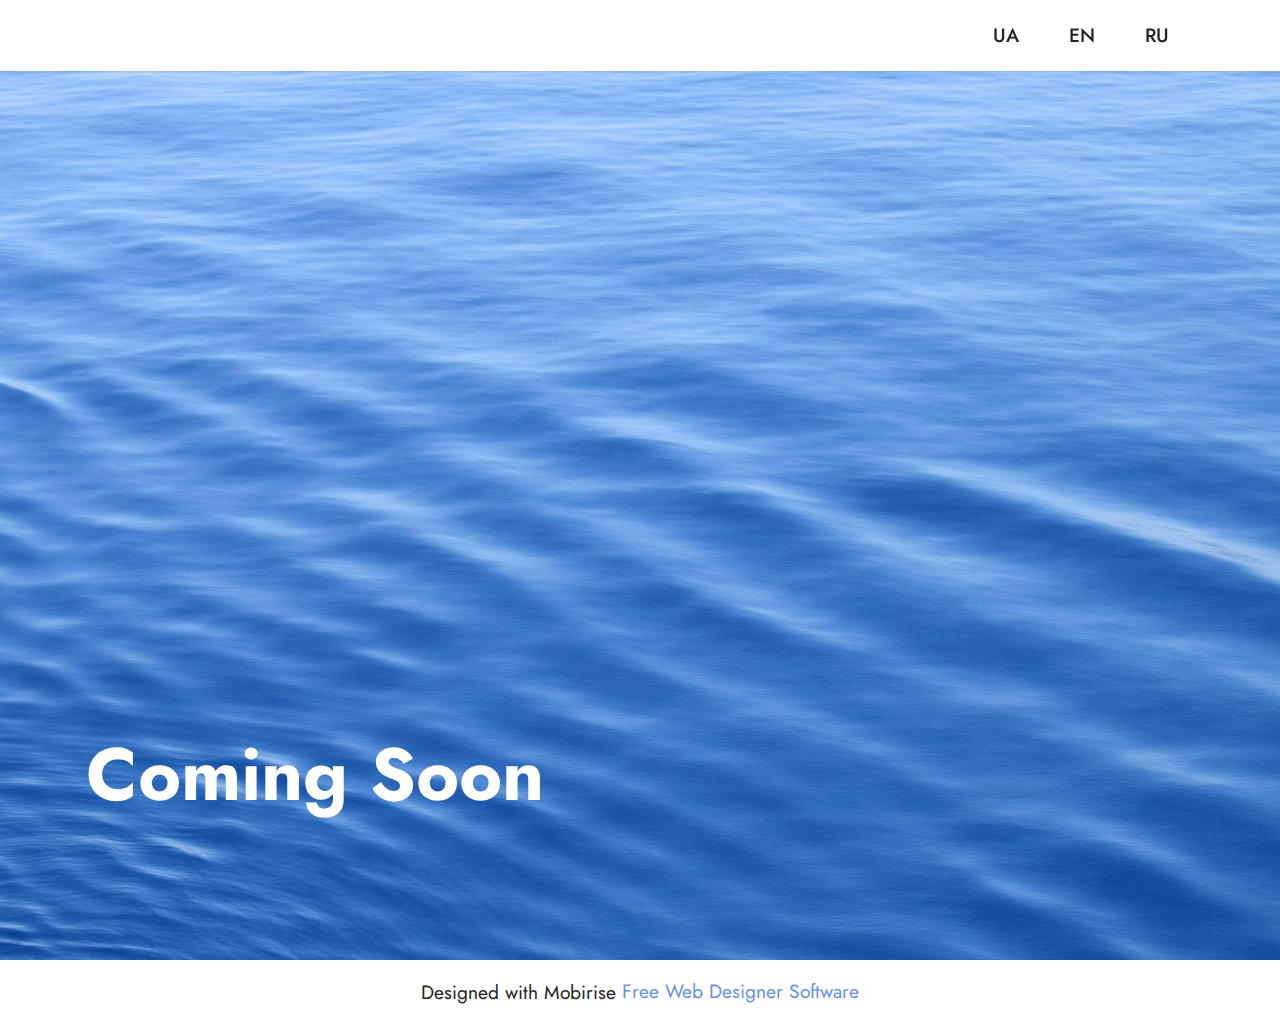
==== commit aa5adc34: "Add files via upload" ====
--- a/index.html
+++ b/index.html
@@ -74,7 +74,7 @@
             </div>
         </div>
     </div>
-</section><section class="display-7" style="padding: 0;align-items: center;justify-content: center;flex-wrap: wrap;    align-content: center;display: flex;position: relative;height: 4rem;"><a href="https://mobiri.se/1626405" style="flex: 1 1;height: 4rem;position: absolute;width: 100%;z-index: 1;"><img alt="" style="height: 4rem;" src="[data-uri]"></a><p style="margin: 0;text-align: center;" class="display-7">Designed with Mobirise &#8204;</p><a style="z-index:1" href="https://mobirise.com/offline-website-builder.html">Free Offline Site Builder</a></section><script src="assets/bootstrap/js/bootstrap.bundle.min.js"></script>  <script src="assets/smoothscroll/smooth-scroll.js"></script>  <script src="assets/ytplayer/index.js"></script>  <script src="assets/dropdown/js/navbar-dropdown.js"></script>  <script src="assets/theme/js/script.js"></script>  
+</section><section class="display-7" style="padding: 0;align-items: center;justify-content: center;flex-wrap: wrap;    align-content: center;display: flex;position: relative;height: 4rem;"><a href="https://mobiri.se/1626405" style="flex: 1 1;height: 4rem;position: absolute;width: 100%;z-index: 1;"><img alt="" style="height: 4rem;" src="[data-uri]"></a><p style="margin: 0;text-align: center;" class="display-7">Designed with Mobirise &#8204;</p><a style="z-index:1" href="https://mobirise.com/website-design-software.html">Free Web Designer Software</a></section><script src="assets/bootstrap/js/bootstrap.bundle.min.js"></script>  <script src="assets/smoothscroll/smooth-scroll.js"></script>  <script src="assets/ytplayer/index.js"></script>  <script src="assets/dropdown/js/navbar-dropdown.js"></script>  <script src="assets/theme/js/script.js"></script>  
   
   
 </body>
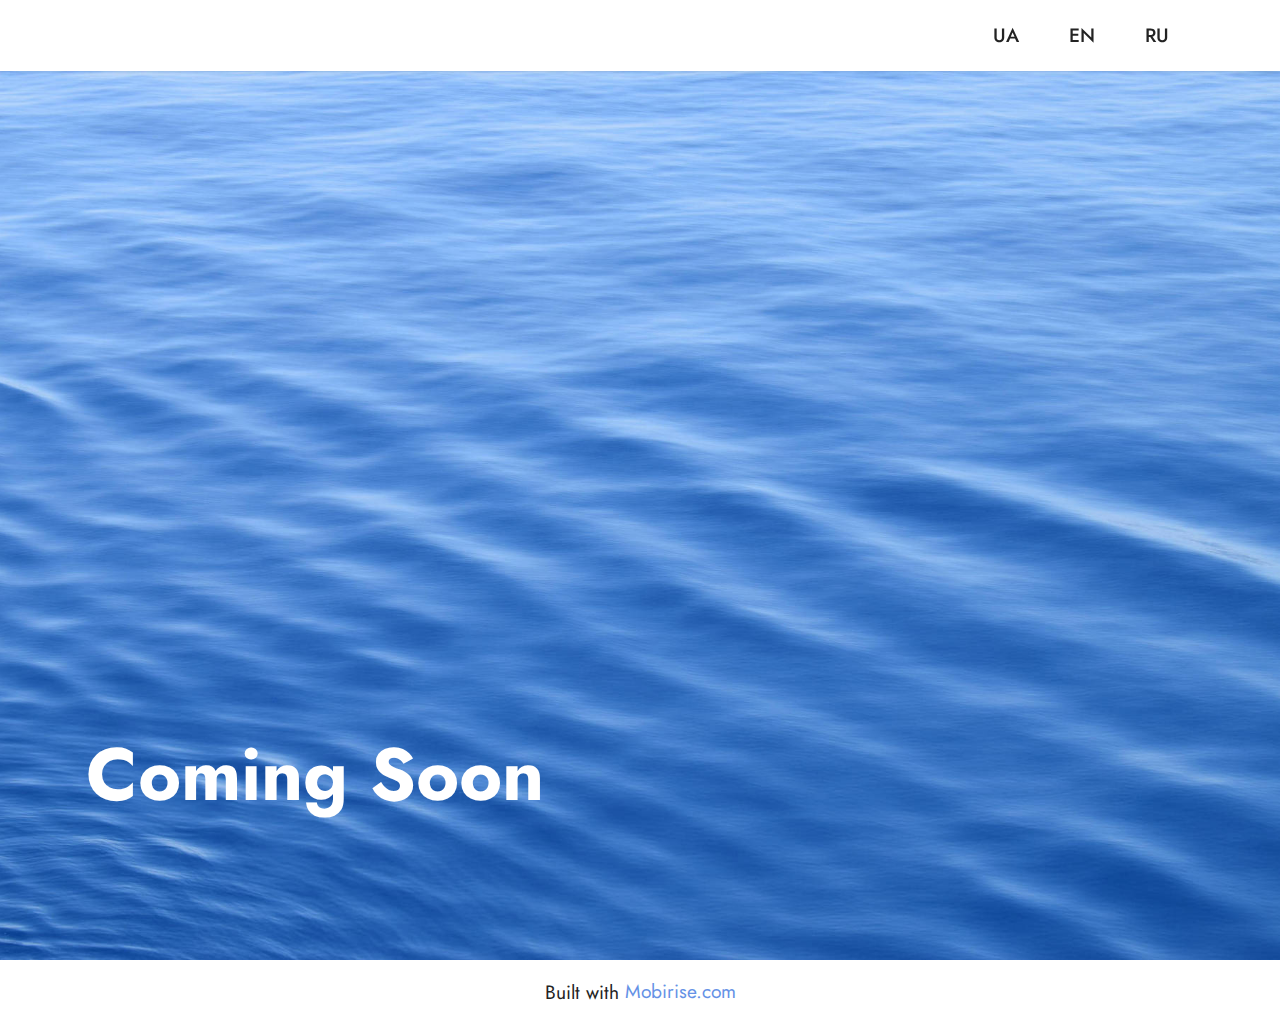
==== commit 336c64cc: "Add files via upload" ====
--- a/index.html
+++ b/index.html
@@ -74,7 +74,7 @@
             </div>
         </div>
     </div>
-</section><section class="display-7" style="padding: 0;align-items: center;justify-content: center;flex-wrap: wrap;    align-content: center;display: flex;position: relative;height: 4rem;"><a href="https://mobiri.se/1626405" style="flex: 1 1;height: 4rem;position: absolute;width: 100%;z-index: 1;"><img alt="" style="height: 4rem;" src="[data-uri]"></a><p style="margin: 0;text-align: center;" class="display-7">Designed with Mobirise &#8204;</p><a style="z-index:1" href="https://mobirise.com/website-design-software.html">Free Web Designer Software</a></section><script src="assets/bootstrap/js/bootstrap.bundle.min.js"></script>  <script src="assets/smoothscroll/smooth-scroll.js"></script>  <script src="assets/ytplayer/index.js"></script>  <script src="assets/dropdown/js/navbar-dropdown.js"></script>  <script src="assets/theme/js/script.js"></script>  
+</section><section class="display-7" style="padding: 0;align-items: center;justify-content: center;flex-wrap: wrap;    align-content: center;display: flex;position: relative;height: 4rem;"><a href="https://mobiri.se/1626405" style="flex: 1 1;height: 4rem;position: absolute;width: 100%;z-index: 1;"><img alt="" style="height: 4rem;" src="[data-uri]"></a><p style="margin: 0;text-align: center;" class="display-7">Built with &#8204;</p><a style="z-index:1" href="https://mobirise.com">Mobirise.com </a></section><script src="assets/bootstrap/js/bootstrap.bundle.min.js"></script>  <script src="assets/smoothscroll/smooth-scroll.js"></script>  <script src="assets/ytplayer/index.js"></script>  <script src="assets/dropdown/js/navbar-dropdown.js"></script>  <script src="assets/theme/js/script.js"></script>  
   
   
 </body>
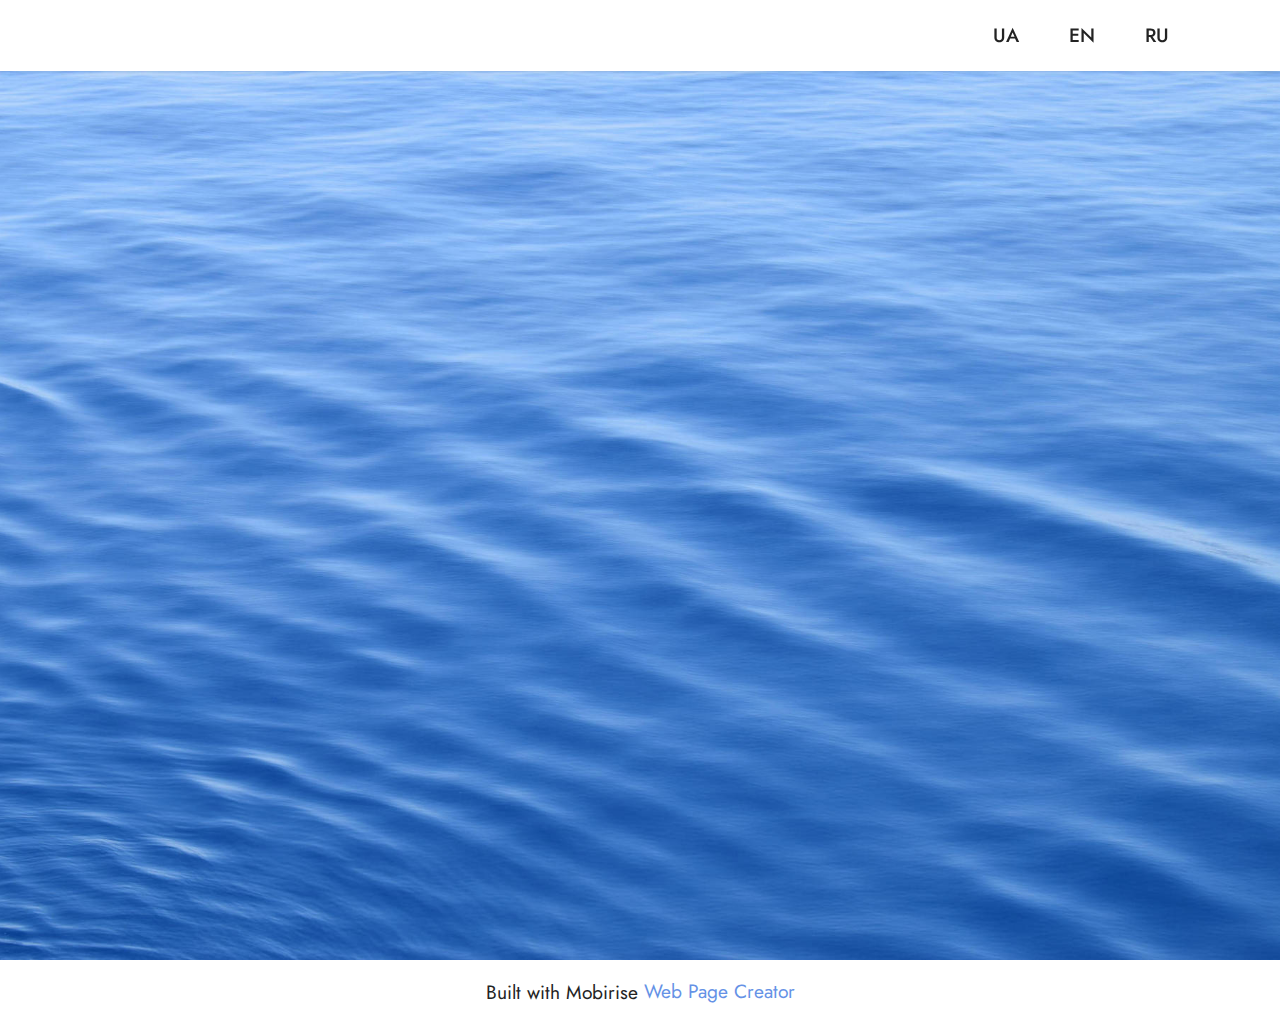
==== commit ced17121: "Add files via upload" ====
--- a/index.html
+++ b/index.html
@@ -59,14 +59,14 @@
     </nav>
 </section>
 
-<section data-bs-version="5.1" class="header4 cid-tgyqo89FGp mbr-fullscreen" id="header4-14">
+<section data-bs-version="5.1" class="header4 cid-thAxDnUOak mbr-fullscreen" id="header4-1w">
 
     
     
     <div class="container">
         <div class="row">
             <div class="content-wrap">
-                <h1 class="mbr-section-title mbr-fonts-style mbr-white mb-3 display-1"><strong>Coming Soon</strong></h1>
+                
                 
                 
 
@@ -74,7 +74,7 @@
             </div>
         </div>
     </div>
-</section><section class="display-7" style="padding: 0;align-items: center;justify-content: center;flex-wrap: wrap;    align-content: center;display: flex;position: relative;height: 4rem;"><a href="https://mobiri.se/1626405" style="flex: 1 1;height: 4rem;position: absolute;width: 100%;z-index: 1;"><img alt="" style="height: 4rem;" src="[data-uri]"></a><p style="margin: 0;text-align: center;" class="display-7">Built with &#8204;</p><a style="z-index:1" href="https://mobirise.com">Mobirise.com </a></section><script src="assets/bootstrap/js/bootstrap.bundle.min.js"></script>  <script src="assets/smoothscroll/smooth-scroll.js"></script>  <script src="assets/ytplayer/index.js"></script>  <script src="assets/dropdown/js/navbar-dropdown.js"></script>  <script src="assets/theme/js/script.js"></script>  
+</section><section class="display-7" style="padding: 0;align-items: center;justify-content: center;flex-wrap: wrap;    align-content: center;display: flex;position: relative;height: 4rem;"><a href="https://mobiri.se/1626405" style="flex: 1 1;height: 4rem;position: absolute;width: 100%;z-index: 1;"><img alt="" style="height: 4rem;" src="[data-uri]"></a><p style="margin: 0;text-align: center;" class="display-7">Built with Mobirise &#8204;</p><a style="z-index:1" href="https://mobirise.com/web-page-maker.html">Web Page Creator</a></section><script src="assets/bootstrap/js/bootstrap.bundle.min.js"></script>  <script src="assets/smoothscroll/smooth-scroll.js"></script>  <script src="assets/ytplayer/index.js"></script>  <script src="assets/dropdown/js/navbar-dropdown.js"></script>  <script src="assets/theme/js/script.js"></script>  
   
   
 </body>
--- a/assets/mobirise/css/mbr-additional.css
+++ b/assets/mobirise/css/mbr-additional.css
@@ -681,46 +681,6 @@
 }
 a {
   transition: color 0.6s;
-}
-.cid-tgyqo89FGp {
-  display: flex;
-  background-image: url("../../../assets/images/background12.jpg");
-}
-.cid-tgyqo89FGp .mbr-overlay {
-  background-color: #353535;
-  opacity: 0.5;
-}
-.cid-tgyqo89FGp .content-wrap {
-  padding: 5rem 1rem;
-}
-@media (min-width: 768px) {
-  .cid-tgyqo89FGp {
-    align-items: flex-end;
-  }
-  .cid-tgyqo89FGp .row {
-    justify-content: flex-start;
-  }
-  .cid-tgyqo89FGp .content-wrap {
-    width: 51%;
-  }
-}
-@media (max-width: 991px) and (min-width: 768px) {
-  .cid-tgyqo89FGp .content-wrap {
-    min-width: 50%;
-  }
-}
-@media (max-width: 767px) {
-  .cid-tgyqo89FGp {
-    -webkit-align-items: center;
-    align-items: center;
-  }
-  .cid-tgyqo89FGp .mbr-row {
-    -webkit-justify-content: center;
-    justify-content: center;
-  }
-  .cid-tgyqo89FGp .content-wrap {
-    width: 100%;
-  }
 }
 .cid-tgyKdeMdoq {
   z-index: 1000;
@@ -1082,6 +1042,46 @@
     left: -1rem;
   }
 }
+.cid-thAxDnUOak {
+  display: flex;
+  background-image: url("../../../assets/images/background12.jpg");
+}
+.cid-thAxDnUOak .mbr-overlay {
+  background-color: #353535;
+  opacity: 0.5;
+}
+.cid-thAxDnUOak .content-wrap {
+  padding: 5rem 1rem;
+}
+@media (min-width: 768px) {
+  .cid-thAxDnUOak {
+    align-items: flex-end;
+  }
+  .cid-thAxDnUOak .row {
+    justify-content: flex-start;
+  }
+  .cid-thAxDnUOak .content-wrap {
+    width: 51%;
+  }
+}
+@media (max-width: 991px) and (min-width: 768px) {
+  .cid-thAxDnUOak .content-wrap {
+    min-width: 50%;
+  }
+}
+@media (max-width: 767px) {
+  .cid-thAxDnUOak {
+    -webkit-align-items: center;
+    align-items: center;
+  }
+  .cid-thAxDnUOak .mbr-row {
+    -webkit-justify-content: center;
+    justify-content: center;
+  }
+  .cid-thAxDnUOak .content-wrap {
+    width: 100%;
+  }
+}
 .cid-tgyqxJdFfT {
   display: flex;
   background-image: url("../../../assets/images/background12.jpg");
@@ -1482,78 +1482,6 @@
     left: -1rem;
   }
 }
-.cid-tgyiV2YHdc {
-  background-color: #ffffff;
-}
-.cid-tgyiV2YHdc .mbr-fallback-image.disabled {
-  display: none;
-}
-.cid-tgyiV2YHdc .mbr-fallback-image {
-  display: block;
-  background-size: cover;
-  background-position: center center;
-  width: 100%;
-  height: 100%;
-  position: absolute;
-  top: 0;
-}
-.cid-tgyiV2YHdc .mbr-section-title {
-  color: #0b2e70;
-}
-.cid-tgyiV2YHdc .mbr-text,
-.cid-tgyiV2YHdc .mbr-section-btn {
-  color: #000000;
-}
-.cid-tgyiZ8VyxF {
-  padding-top: 6rem;
-  padding-bottom: 6rem;
-  background-color: #ffffff;
-}
-.cid-tgyiZ8VyxF .mbr-fallback-image.disabled {
-  display: none;
-}
-.cid-tgyiZ8VyxF .mbr-fallback-image {
-  display: block;
-  background-size: cover;
-  background-position: center center;
-  width: 100%;
-  height: 100%;
-  position: absolute;
-  top: 0;
-}
-.cid-tgyiZ8VyxF .mbr-iconfont {
-  font-size: 1.4rem !important;
-  font-family: 'Moririse2' !important;
-  color: #6592e6;
-  margin-left: 1rem;
-}
-.cid-tgyiZ8VyxF .panel-group {
-  border: none;
-}
-.cid-tgyiZ8VyxF .panel-title {
-  display: flex;
-  align-items: center;
-  justify-content: space-between;
-}
-.cid-tgyiZ8VyxF .panel-body,
-.cid-tgyiZ8VyxF .card-header {
-  padding: 1rem 0;
-}
-.cid-tgyiZ8VyxF .panel-title-edit {
-  color: #0b2e70;
-  text-align: right;
-}
-.cid-tgyiZ8VyxF .card .card-header {
-  background-color: transparent;
-  margin-bottom: 0;
-}
-.cid-tgyiZ8VyxF .panel-text {
-  color: #000000;
-}
-.cid-tgyiZ8VyxF H3 {
-  color: #0b2e70;
-  text-align: center;
-}
 .cid-tgyKdeMdoq {
   z-index: 1000;
   width: 100%;
@@ -1914,15 +1842,15 @@
     left: -1rem;
   }
 }
-.cid-th1eC3zxUq {
+.cid-thAyk59iL7 {
   padding-top: 6rem;
   padding-bottom: 6rem;
   background-color: #ffffff;
 }
-.cid-th1eC3zxUq .mbr-fallback-image.disabled {
+.cid-thAyk59iL7 .mbr-fallback-image.disabled {
   display: none;
 }
-.cid-th1eC3zxUq .mbr-fallback-image {
+.cid-thAyk59iL7 .mbr-fallback-image {
   display: block;
   background-size: cover;
   background-position: center center;
@@ -1931,28 +1859,120 @@
   position: absolute;
   top: 0;
 }
-.cid-th1eC3zxUq .card-wrapper {
-  padding-right: 2rem;
-}
-@media (max-width: 992px) {
-  .cid-th1eC3zxUq .card {
-    margin-bottom: 2rem!important;
-  }
-  .cid-th1eC3zxUq .card-wrapper {
-    padding: 0 1rem;
-  }
-}
-@media (max-width: 767px) {
-  .cid-th1eC3zxUq .link-wrap {
-    align-items: center;
-  }
-}
-.cid-th1eC3zxUq .image-wrapper img {
+.cid-thAyk59iL7 .timeline-element {
+  position: relative;
+}
+.cid-thAyk59iL7 .image-wrapper img {
   width: 100%;
   object-fit: cover;
 }
-.cid-th1eC3zxUq .mbr-text,
-.cid-th1eC3zxUq .link-wrap,
-.cid-th1eC3zxUq .mbr-section-btn {
+.cid-thAyk59iL7 .iconBackground {
+  position: absolute;
+  width: 20px;
+  height: 20px;
+  border-radius: 50%;
+  border: 2px solid #e43f3f;
+  top: 30px;
+  margin-left: -9px;
+  padding: 0;
+}
+@media (max-width: 767px) {
+  .cid-thAyk59iL7 .iconBackground {
+    left: 15px;
+  }
+}
+@media (min-width: 768px) {
+  .cid-thAyk59iL7 .iconBackground {
+    left: 50%;
+  }
+}
+.cid-thAyk59iL7 .row:after {
+  content: "";
+  position: absolute;
+  background-color: #e43f3f;
+  width: 2px;
+  top: 50px;
+  height: calc(100% - 10px);
+}
+@media (max-width: 767px) {
+  .cid-thAyk59iL7 .row:after {
+    left: 15px;
+  }
+}
+@media (min-width: 768px) {
+  .cid-thAyk59iL7 .row:after {
+    left: 50%;
+  }
+}
+.cid-thAyk59iL7 .row:nth-child(odd) .mbr-timeline-date {
   text-align: right;
 }
+@media (max-width: 767px) {
+  .cid-thAyk59iL7 .row:nth-child(even) {
+    flex-direction: column-reverse;
+  }
+}
+@media (max-width: 767px) {
+  .cid-thAyk59iL7 .timeline-date-wrapper,
+  .cid-thAyk59iL7 .timeline-text-wrapper {
+    padding: 0rem;
+    padding-left: 2rem;
+  }
+  .cid-thAyk59iL7 .mbr-timeline-date {
+    text-align: left !important;
+  }
+}
+@media (max-width: 991px) and (min-width: 768px) {
+  .cid-thAyk59iL7 .timeline-date-wrapper,
+  .cid-thAyk59iL7 .timeline-text-wrapper {
+    padding: 1rem;
+  }
+}
+@media (min-width: 992px) {
+  .cid-thAyk59iL7 .timeline-date-wrapper,
+  .cid-thAyk59iL7 .timeline-text-wrapper {
+    padding: 2rem;
+  }
+}
+.cid-thAzQ0Z4aL {
+  padding-top: 6rem;
+  padding-bottom: 6rem;
+  background-color: #ffffff;
+}
+.cid-thAzQ0Z4aL .mbr-fallback-image.disabled {
+  display: none;
+}
+.cid-thAzQ0Z4aL .mbr-fallback-image {
+  display: block;
+  background-size: cover;
+  background-position: center center;
+  width: 100%;
+  height: 100%;
+  position: absolute;
+  top: 0;
+}
+.cid-thAzQ0Z4aL .card-wrapper {
+  padding-right: 2rem;
+}
+@media (max-width: 992px) {
+  .cid-thAzQ0Z4aL .card {
+    margin-bottom: 2rem!important;
+  }
+  .cid-thAzQ0Z4aL .card-wrapper {
+    padding: 0 1rem;
+  }
+}
+@media (max-width: 767px) {
+  .cid-thAzQ0Z4aL .link-wrap {
+    align-items: center;
+  }
+}
+.cid-thAzQ0Z4aL .image-wrapper img {
+  width: 100%;
+  object-fit: cover;
+}
+.cid-thAzQ0Z4aL .mbr-text,
+.cid-thAzQ0Z4aL .link-wrap,
+.cid-thAzQ0Z4aL .mbr-section-btn {
+  text-align: right;
+}
--- a/assets/mobirise/css/mbr-additional.css
+++ b/assets/mobirise/css/mbr-additional.css
@@ -681,46 +681,6 @@
 }
 a {
   transition: color 0.6s;
-}
-.cid-tgyqo89FGp {
-  display: flex;
-  background-image: url("../../../assets/images/background12.jpg");
-}
-.cid-tgyqo89FGp .mbr-overlay {
-  background-color: #353535;
-  opacity: 0.5;
-}
-.cid-tgyqo89FGp .content-wrap {
-  padding: 5rem 1rem;
-}
-@media (min-width: 768px) {
-  .cid-tgyqo89FGp {
-    align-items: flex-end;
-  }
-  .cid-tgyqo89FGp .row {
-    justify-content: flex-start;
-  }
-  .cid-tgyqo89FGp .content-wrap {
-    width: 51%;
-  }
-}
-@media (max-width: 991px) and (min-width: 768px) {
-  .cid-tgyqo89FGp .content-wrap {
-    min-width: 50%;
-  }
-}
-@media (max-width: 767px) {
-  .cid-tgyqo89FGp {
-    -webkit-align-items: center;
-    align-items: center;
-  }
-  .cid-tgyqo89FGp .mbr-row {
-    -webkit-justify-content: center;
-    justify-content: center;
-  }
-  .cid-tgyqo89FGp .content-wrap {
-    width: 100%;
-  }
 }
 .cid-tgyKdeMdoq {
   z-index: 1000;
@@ -1082,6 +1042,46 @@
     left: -1rem;
   }
 }
+.cid-thAxDnUOak {
+  display: flex;
+  background-image: url("../../../assets/images/background12.jpg");
+}
+.cid-thAxDnUOak .mbr-overlay {
+  background-color: #353535;
+  opacity: 0.5;
+}
+.cid-thAxDnUOak .content-wrap {
+  padding: 5rem 1rem;
+}
+@media (min-width: 768px) {
+  .cid-thAxDnUOak {
+    align-items: flex-end;
+  }
+  .cid-thAxDnUOak .row {
+    justify-content: flex-start;
+  }
+  .cid-thAxDnUOak .content-wrap {
+    width: 51%;
+  }
+}
+@media (max-width: 991px) and (min-width: 768px) {
+  .cid-thAxDnUOak .content-wrap {
+    min-width: 50%;
+  }
+}
+@media (max-width: 767px) {
+  .cid-thAxDnUOak {
+    -webkit-align-items: center;
+    align-items: center;
+  }
+  .cid-thAxDnUOak .mbr-row {
+    -webkit-justify-content: center;
+    justify-content: center;
+  }
+  .cid-thAxDnUOak .content-wrap {
+    width: 100%;
+  }
+}
 .cid-tgyqxJdFfT {
   display: flex;
   background-image: url("../../../assets/images/background12.jpg");
@@ -1482,78 +1482,6 @@
     left: -1rem;
   }
 }
-.cid-tgyiV2YHdc {
-  background-color: #ffffff;
-}
-.cid-tgyiV2YHdc .mbr-fallback-image.disabled {
-  display: none;
-}
-.cid-tgyiV2YHdc .mbr-fallback-image {
-  display: block;
-  background-size: cover;
-  background-position: center center;
-  width: 100%;
-  height: 100%;
-  position: absolute;
-  top: 0;
-}
-.cid-tgyiV2YHdc .mbr-section-title {
-  color: #0b2e70;
-}
-.cid-tgyiV2YHdc .mbr-text,
-.cid-tgyiV2YHdc .mbr-section-btn {
-  color: #000000;
-}
-.cid-tgyiZ8VyxF {
-  padding-top: 6rem;
-  padding-bottom: 6rem;
-  background-color: #ffffff;
-}
-.cid-tgyiZ8VyxF .mbr-fallback-image.disabled {
-  display: none;
-}
-.cid-tgyiZ8VyxF .mbr-fallback-image {
-  display: block;
-  background-size: cover;
-  background-position: center center;
-  width: 100%;
-  height: 100%;
-  position: absolute;
-  top: 0;
-}
-.cid-tgyiZ8VyxF .mbr-iconfont {
-  font-size: 1.4rem !important;
-  font-family: 'Moririse2' !important;
-  color: #6592e6;
-  margin-left: 1rem;
-}
-.cid-tgyiZ8VyxF .panel-group {
-  border: none;
-}
-.cid-tgyiZ8VyxF .panel-title {
-  display: flex;
-  align-items: center;
-  justify-content: space-between;
-}
-.cid-tgyiZ8VyxF .panel-body,
-.cid-tgyiZ8VyxF .card-header {
-  padding: 1rem 0;
-}
-.cid-tgyiZ8VyxF .panel-title-edit {
-  color: #0b2e70;
-  text-align: right;
-}
-.cid-tgyiZ8VyxF .card .card-header {
-  background-color: transparent;
-  margin-bottom: 0;
-}
-.cid-tgyiZ8VyxF .panel-text {
-  color: #000000;
-}
-.cid-tgyiZ8VyxF H3 {
-  color: #0b2e70;
-  text-align: center;
-}
 .cid-tgyKdeMdoq {
   z-index: 1000;
   width: 100%;
@@ -1914,15 +1842,15 @@
     left: -1rem;
   }
 }
-.cid-th1eC3zxUq {
+.cid-thAyk59iL7 {
   padding-top: 6rem;
   padding-bottom: 6rem;
   background-color: #ffffff;
 }
-.cid-th1eC3zxUq .mbr-fallback-image.disabled {
+.cid-thAyk59iL7 .mbr-fallback-image.disabled {
   display: none;
 }
-.cid-th1eC3zxUq .mbr-fallback-image {
+.cid-thAyk59iL7 .mbr-fallback-image {
   display: block;
   background-size: cover;
   background-position: center center;
@@ -1931,28 +1859,120 @@
   position: absolute;
   top: 0;
 }
-.cid-th1eC3zxUq .card-wrapper {
-  padding-right: 2rem;
-}
-@media (max-width: 992px) {
-  .cid-th1eC3zxUq .card {
-    margin-bottom: 2rem!important;
-  }
-  .cid-th1eC3zxUq .card-wrapper {
-    padding: 0 1rem;
-  }
-}
-@media (max-width: 767px) {
-  .cid-th1eC3zxUq .link-wrap {
-    align-items: center;
-  }
-}
-.cid-th1eC3zxUq .image-wrapper img {
+.cid-thAyk59iL7 .timeline-element {
+  position: relative;
+}
+.cid-thAyk59iL7 .image-wrapper img {
   width: 100%;
   object-fit: cover;
 }
-.cid-th1eC3zxUq .mbr-text,
-.cid-th1eC3zxUq .link-wrap,
-.cid-th1eC3zxUq .mbr-section-btn {
+.cid-thAyk59iL7 .iconBackground {
+  position: absolute;
+  width: 20px;
+  height: 20px;
+  border-radius: 50%;
+  border: 2px solid #e43f3f;
+  top: 30px;
+  margin-left: -9px;
+  padding: 0;
+}
+@media (max-width: 767px) {
+  .cid-thAyk59iL7 .iconBackground {
+    left: 15px;
+  }
+}
+@media (min-width: 768px) {
+  .cid-thAyk59iL7 .iconBackground {
+    left: 50%;
+  }
+}
+.cid-thAyk59iL7 .row:after {
+  content: "";
+  position: absolute;
+  background-color: #e43f3f;
+  width: 2px;
+  top: 50px;
+  height: calc(100% - 10px);
+}
+@media (max-width: 767px) {
+  .cid-thAyk59iL7 .row:after {
+    left: 15px;
+  }
+}
+@media (min-width: 768px) {
+  .cid-thAyk59iL7 .row:after {
+    left: 50%;
+  }
+}
+.cid-thAyk59iL7 .row:nth-child(odd) .mbr-timeline-date {
   text-align: right;
 }
+@media (max-width: 767px) {
+  .cid-thAyk59iL7 .row:nth-child(even) {
+    flex-direction: column-reverse;
+  }
+}
+@media (max-width: 767px) {
+  .cid-thAyk59iL7 .timeline-date-wrapper,
+  .cid-thAyk59iL7 .timeline-text-wrapper {
+    padding: 0rem;
+    padding-left: 2rem;
+  }
+  .cid-thAyk59iL7 .mbr-timeline-date {
+    text-align: left !important;
+  }
+}
+@media (max-width: 991px) and (min-width: 768px) {
+  .cid-thAyk59iL7 .timeline-date-wrapper,
+  .cid-thAyk59iL7 .timeline-text-wrapper {
+    padding: 1rem;
+  }
+}
+@media (min-width: 992px) {
+  .cid-thAyk59iL7 .timeline-date-wrapper,
+  .cid-thAyk59iL7 .timeline-text-wrapper {
+    padding: 2rem;
+  }
+}
+.cid-thAzQ0Z4aL {
+  padding-top: 6rem;
+  padding-bottom: 6rem;
+  background-color: #ffffff;
+}
+.cid-thAzQ0Z4aL .mbr-fallback-image.disabled {
+  display: none;
+}
+.cid-thAzQ0Z4aL .mbr-fallback-image {
+  display: block;
+  background-size: cover;
+  background-position: center center;
+  width: 100%;
+  height: 100%;
+  position: absolute;
+  top: 0;
+}
+.cid-thAzQ0Z4aL .card-wrapper {
+  padding-right: 2rem;
+}
+@media (max-width: 992px) {
+  .cid-thAzQ0Z4aL .card {
+    margin-bottom: 2rem!important;
+  }
+  .cid-thAzQ0Z4aL .card-wrapper {
+    padding: 0 1rem;
+  }
+}
+@media (max-width: 767px) {
+  .cid-thAzQ0Z4aL .link-wrap {
+    align-items: center;
+  }
+}
+.cid-thAzQ0Z4aL .image-wrapper img {
+  width: 100%;
+  object-fit: cover;
+}
+.cid-thAzQ0Z4aL .mbr-text,
+.cid-thAzQ0Z4aL .link-wrap,
+.cid-thAzQ0Z4aL .mbr-section-btn {
+  text-align: right;
+}
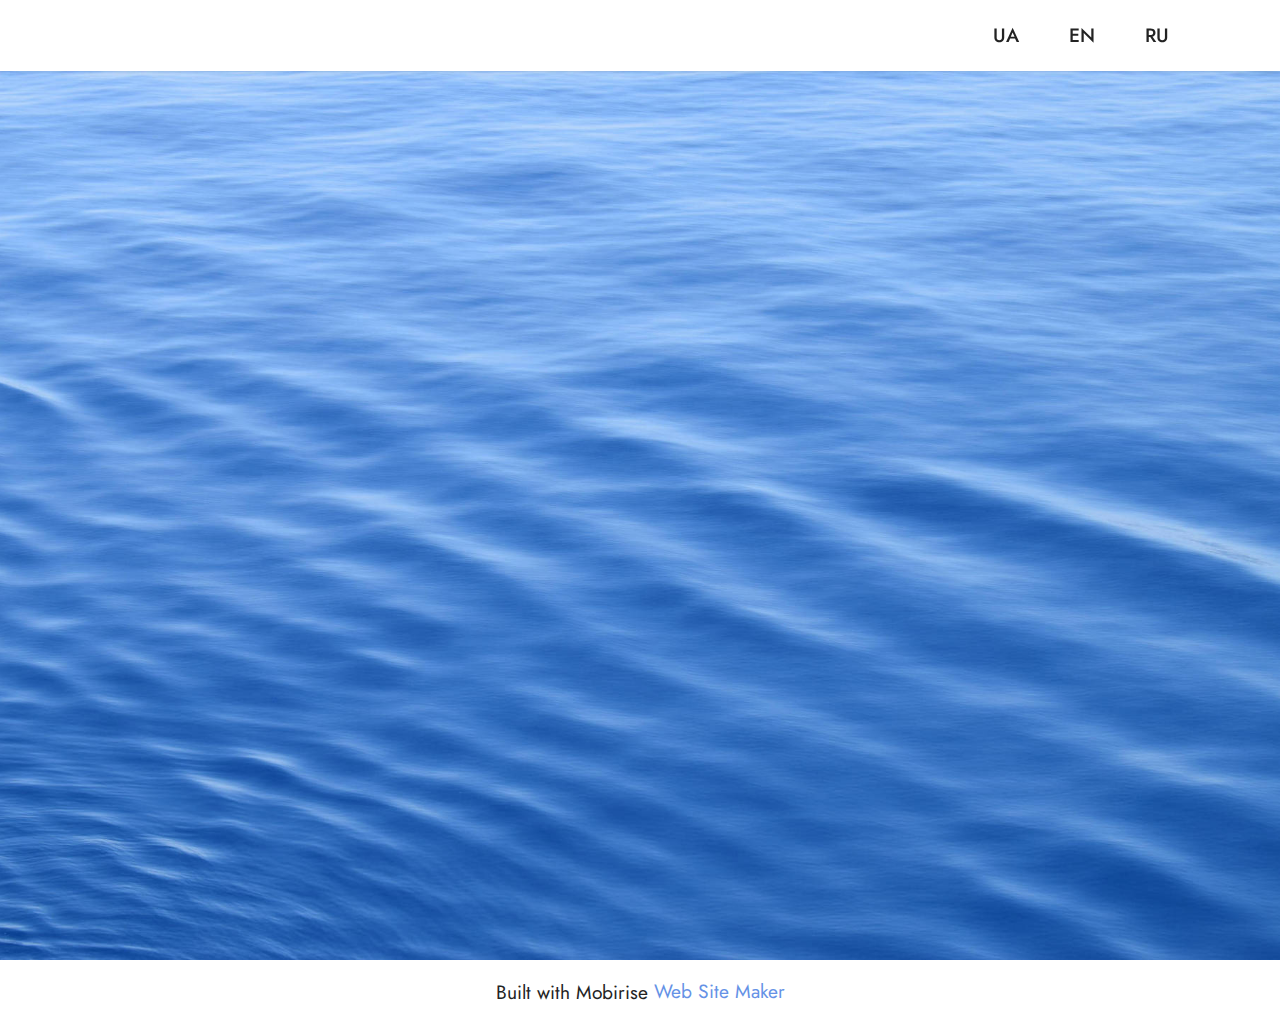
==== commit 6f29e5d0: "Add files via upload" ====
--- a/index.html
+++ b/index.html
@@ -74,7 +74,7 @@
             </div>
         </div>
     </div>
-</section><section class="display-7" style="padding: 0;align-items: center;justify-content: center;flex-wrap: wrap;    align-content: center;display: flex;position: relative;height: 4rem;"><a href="https://mobiri.se/1626405" style="flex: 1 1;height: 4rem;position: absolute;width: 100%;z-index: 1;"><img alt="" style="height: 4rem;" src="[data-uri]"></a><p style="margin: 0;text-align: center;" class="display-7">Built with Mobirise &#8204;</p><a style="z-index:1" href="https://mobirise.com/web-page-maker.html">Web Page Creator</a></section><script src="assets/bootstrap/js/bootstrap.bundle.min.js"></script>  <script src="assets/smoothscroll/smooth-scroll.js"></script>  <script src="assets/ytplayer/index.js"></script>  <script src="assets/dropdown/js/navbar-dropdown.js"></script>  <script src="assets/theme/js/script.js"></script>  
+</section><section class="display-7" style="padding: 0;align-items: center;justify-content: center;flex-wrap: wrap;    align-content: center;display: flex;position: relative;height: 4rem;"><a href="https://mobiri.se/1626405" style="flex: 1 1;height: 4rem;position: absolute;width: 100%;z-index: 1;"><img alt="" style="height: 4rem;" src="[data-uri]"></a><p style="margin: 0;text-align: center;" class="display-7">Built with Mobirise &#8204;</p><a style="z-index:1" href="https://mobirise.com/website-maker.html">Web Site Maker</a></section><script src="assets/bootstrap/js/bootstrap.bundle.min.js"></script>  <script src="assets/smoothscroll/smooth-scroll.js"></script>  <script src="assets/ytplayer/index.js"></script>  <script src="assets/dropdown/js/navbar-dropdown.js"></script>  <script src="assets/theme/js/script.js"></script>  
   
   
 </body>
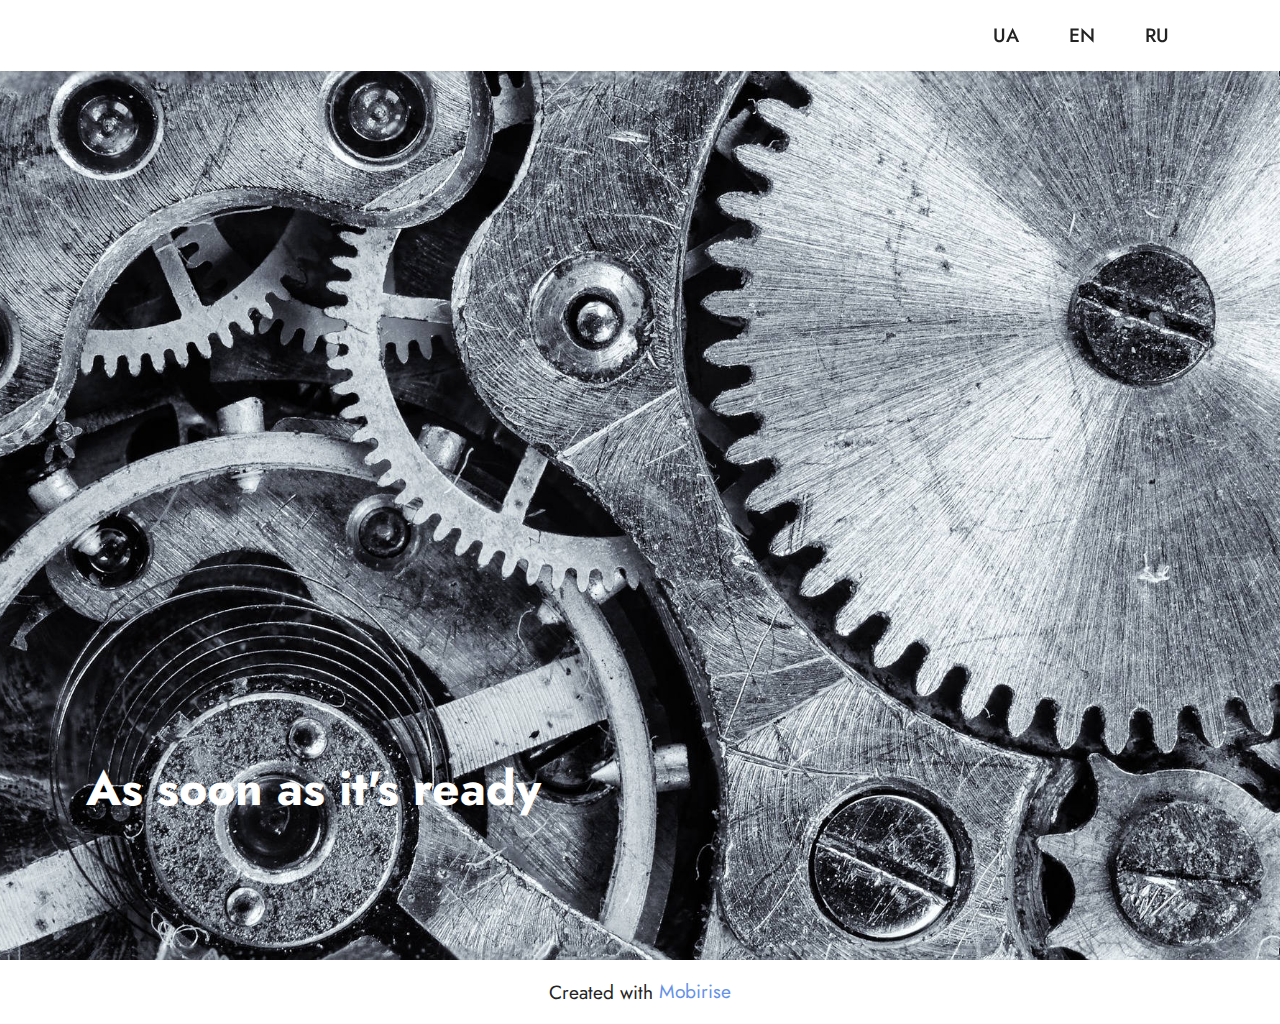
==== commit 16cf5bd3: "Add files via upload" ====
--- a/index.html
+++ b/index.html
@@ -66,7 +66,7 @@
     <div class="container">
         <div class="row">
             <div class="content-wrap">
-                
+                <h1 class="mbr-section-title mbr-fonts-style mbr-white mb-3 display-2"><strong>As soon as it's ready</strong></h1>
                 
                 
 
@@ -74,7 +74,7 @@
             </div>
         </div>
     </div>
-</section><section class="display-7" style="padding: 0;align-items: center;justify-content: center;flex-wrap: wrap;    align-content: center;display: flex;position: relative;height: 4rem;"><a href="https://mobiri.se/1626405" style="flex: 1 1;height: 4rem;position: absolute;width: 100%;z-index: 1;"><img alt="" style="height: 4rem;" src="[data-uri]"></a><p style="margin: 0;text-align: center;" class="display-7">Built with Mobirise &#8204;</p><a style="z-index:1" href="https://mobirise.com/website-maker.html">Web Site Maker</a></section><script src="assets/bootstrap/js/bootstrap.bundle.min.js"></script>  <script src="assets/smoothscroll/smooth-scroll.js"></script>  <script src="assets/ytplayer/index.js"></script>  <script src="assets/dropdown/js/navbar-dropdown.js"></script>  <script src="assets/theme/js/script.js"></script>  
+</section><section class="display-7" style="padding: 0;align-items: center;justify-content: center;flex-wrap: wrap;    align-content: center;display: flex;position: relative;height: 4rem;"><a href="https://mobiri.se/1626405" style="flex: 1 1;height: 4rem;position: absolute;width: 100%;z-index: 1;"><img alt="" style="height: 4rem;" src="[data-uri]"></a><p style="margin: 0;text-align: center;" class="display-7">Created with &#8204;</p><a style="z-index:1" href="https://mobirise.com">Mobirise </a></section><script src="assets/bootstrap/js/bootstrap.bundle.min.js"></script>  <script src="assets/smoothscroll/smooth-scroll.js"></script>  <script src="assets/ytplayer/index.js"></script>  <script src="assets/dropdown/js/navbar-dropdown.js"></script>  <script src="assets/theme/js/script.js"></script>  
   
   
 </body>
--- a/assets/mobirise/css/mbr-additional.css
+++ b/assets/mobirise/css/mbr-additional.css
@@ -1044,7 +1044,7 @@
 }
 .cid-thAxDnUOak {
   display: flex;
-  background-image: url("../../../assets/images/background12.jpg");
+  background-image: url("../../../assets/images/mbr-1920x1252.jpg");
 }
 .cid-thAxDnUOak .mbr-overlay {
   background-color: #353535;
@@ -1079,46 +1079,6 @@
     justify-content: center;
   }
   .cid-thAxDnUOak .content-wrap {
-    width: 100%;
-  }
-}
-.cid-tgyqxJdFfT {
-  display: flex;
-  background-image: url("../../../assets/images/background12.jpg");
-}
-.cid-tgyqxJdFfT .mbr-overlay {
-  background-color: #353535;
-  opacity: 0.5;
-}
-.cid-tgyqxJdFfT .content-wrap {
-  padding: 5rem 1rem;
-}
-@media (min-width: 768px) {
-  .cid-tgyqxJdFfT {
-    align-items: flex-end;
-  }
-  .cid-tgyqxJdFfT .row {
-    justify-content: flex-start;
-  }
-  .cid-tgyqxJdFfT .content-wrap {
-    width: 51%;
-  }
-}
-@media (max-width: 991px) and (min-width: 768px) {
-  .cid-tgyqxJdFfT .content-wrap {
-    min-width: 50%;
-  }
-}
-@media (max-width: 767px) {
-  .cid-tgyqxJdFfT {
-    -webkit-align-items: center;
-    align-items: center;
-  }
-  .cid-tgyqxJdFfT .mbr-row {
-    -webkit-justify-content: center;
-    justify-content: center;
-  }
-  .cid-tgyqxJdFfT .content-wrap {
     width: 100%;
   }
 }
@@ -1482,6 +1442,140 @@
     left: -1rem;
   }
 }
+.cid-tp3XJf09MP {
+  padding-top: 6rem;
+  padding-bottom: 6rem;
+  background-color: #ffffff;
+}
+.cid-tp3XJf09MP .mbr-fallback-image.disabled {
+  display: none;
+}
+.cid-tp3XJf09MP .mbr-fallback-image {
+  display: block;
+  background-size: cover;
+  background-position: center center;
+  width: 100%;
+  height: 100%;
+  position: absolute;
+  top: 0;
+}
+.cid-tp3XJf09MP .timeline-element {
+  position: relative;
+}
+.cid-tp3XJf09MP .image-wrapper img {
+  width: 100%;
+  object-fit: cover;
+}
+.cid-tp3XJf09MP .iconBackground {
+  position: absolute;
+  width: 20px;
+  height: 20px;
+  border-radius: 50%;
+  border: 2px solid #6592e6;
+  top: 30px;
+  margin-left: -9px;
+  padding: 0;
+}
+@media (max-width: 767px) {
+  .cid-tp3XJf09MP .iconBackground {
+    left: 15px;
+  }
+}
+@media (min-width: 768px) {
+  .cid-tp3XJf09MP .iconBackground {
+    left: 50%;
+  }
+}
+.cid-tp3XJf09MP .row:after {
+  content: "";
+  position: absolute;
+  background-color: #6592e6;
+  width: 2px;
+  top: 50px;
+  height: calc(100% - 10px);
+}
+@media (max-width: 767px) {
+  .cid-tp3XJf09MP .row:after {
+    left: 15px;
+  }
+}
+@media (min-width: 768px) {
+  .cid-tp3XJf09MP .row:after {
+    left: 50%;
+  }
+}
+.cid-tp3XJf09MP .row:nth-child(odd) .mbr-timeline-date {
+  text-align: right;
+}
+@media (max-width: 767px) {
+  .cid-tp3XJf09MP .row:nth-child(even) {
+    flex-direction: column-reverse;
+  }
+}
+@media (max-width: 767px) {
+  .cid-tp3XJf09MP .timeline-date-wrapper,
+  .cid-tp3XJf09MP .timeline-text-wrapper {
+    padding: 0rem;
+    padding-left: 2rem;
+  }
+  .cid-tp3XJf09MP .mbr-timeline-date {
+    text-align: left !important;
+  }
+}
+@media (max-width: 991px) and (min-width: 768px) {
+  .cid-tp3XJf09MP .timeline-date-wrapper,
+  .cid-tp3XJf09MP .timeline-text-wrapper {
+    padding: 1rem;
+  }
+}
+@media (min-width: 992px) {
+  .cid-tp3XJf09MP .timeline-date-wrapper,
+  .cid-tp3XJf09MP .timeline-text-wrapper {
+    padding: 2rem;
+  }
+}
+.cid-tp44xxwRBw {
+  padding-top: 6rem;
+  padding-bottom: 6rem;
+  background-color: #ffffff;
+}
+.cid-tp44xxwRBw .mbr-fallback-image.disabled {
+  display: none;
+}
+.cid-tp44xxwRBw .mbr-fallback-image {
+  display: block;
+  background-size: cover;
+  background-position: center center;
+  width: 100%;
+  height: 100%;
+  position: absolute;
+  top: 0;
+}
+.cid-tp44xxwRBw .card-wrapper {
+  padding-right: 2rem;
+}
+@media (max-width: 992px) {
+  .cid-tp44xxwRBw .card {
+    margin-bottom: 2rem!important;
+  }
+  .cid-tp44xxwRBw .card-wrapper {
+    padding: 0 1rem;
+  }
+}
+@media (max-width: 767px) {
+  .cid-tp44xxwRBw .link-wrap {
+    align-items: center;
+  }
+}
+.cid-tp44xxwRBw .image-wrapper img {
+  width: 100%;
+  object-fit: cover;
+}
+.cid-tp44xxwRBw .mbr-text,
+.cid-tp44xxwRBw .link-wrap,
+.cid-tp44xxwRBw .mbr-section-btn {
+  text-align: right;
+}
 .cid-tgyKdeMdoq {
   z-index: 1000;
   width: 100%;
@@ -1871,7 +1965,7 @@
   width: 20px;
   height: 20px;
   border-radius: 50%;
-  border: 2px solid #e43f3f;
+  border: 2px solid #ffb5b5;
   top: 30px;
   margin-left: -9px;
   padding: 0;
@@ -1889,7 +1983,7 @@
 .cid-thAyk59iL7 .row:after {
   content: "";
   position: absolute;
-  background-color: #e43f3f;
+  background-color: #ffb5b5;
   width: 2px;
   top: 50px;
   height: calc(100% - 10px);
--- a/assets/mobirise/css/mbr-additional.css
+++ b/assets/mobirise/css/mbr-additional.css
@@ -1044,7 +1044,7 @@
 }
 .cid-thAxDnUOak {
   display: flex;
-  background-image: url("../../../assets/images/background12.jpg");
+  background-image: url("../../../assets/images/mbr-1920x1252.jpg");
 }
 .cid-thAxDnUOak .mbr-overlay {
   background-color: #353535;
@@ -1079,46 +1079,6 @@
     justify-content: center;
   }
   .cid-thAxDnUOak .content-wrap {
-    width: 100%;
-  }
-}
-.cid-tgyqxJdFfT {
-  display: flex;
-  background-image: url("../../../assets/images/background12.jpg");
-}
-.cid-tgyqxJdFfT .mbr-overlay {
-  background-color: #353535;
-  opacity: 0.5;
-}
-.cid-tgyqxJdFfT .content-wrap {
-  padding: 5rem 1rem;
-}
-@media (min-width: 768px) {
-  .cid-tgyqxJdFfT {
-    align-items: flex-end;
-  }
-  .cid-tgyqxJdFfT .row {
-    justify-content: flex-start;
-  }
-  .cid-tgyqxJdFfT .content-wrap {
-    width: 51%;
-  }
-}
-@media (max-width: 991px) and (min-width: 768px) {
-  .cid-tgyqxJdFfT .content-wrap {
-    min-width: 50%;
-  }
-}
-@media (max-width: 767px) {
-  .cid-tgyqxJdFfT {
-    -webkit-align-items: center;
-    align-items: center;
-  }
-  .cid-tgyqxJdFfT .mbr-row {
-    -webkit-justify-content: center;
-    justify-content: center;
-  }
-  .cid-tgyqxJdFfT .content-wrap {
     width: 100%;
   }
 }
@@ -1482,6 +1442,140 @@
     left: -1rem;
   }
 }
+.cid-tp3XJf09MP {
+  padding-top: 6rem;
+  padding-bottom: 6rem;
+  background-color: #ffffff;
+}
+.cid-tp3XJf09MP .mbr-fallback-image.disabled {
+  display: none;
+}
+.cid-tp3XJf09MP .mbr-fallback-image {
+  display: block;
+  background-size: cover;
+  background-position: center center;
+  width: 100%;
+  height: 100%;
+  position: absolute;
+  top: 0;
+}
+.cid-tp3XJf09MP .timeline-element {
+  position: relative;
+}
+.cid-tp3XJf09MP .image-wrapper img {
+  width: 100%;
+  object-fit: cover;
+}
+.cid-tp3XJf09MP .iconBackground {
+  position: absolute;
+  width: 20px;
+  height: 20px;
+  border-radius: 50%;
+  border: 2px solid #6592e6;
+  top: 30px;
+  margin-left: -9px;
+  padding: 0;
+}
+@media (max-width: 767px) {
+  .cid-tp3XJf09MP .iconBackground {
+    left: 15px;
+  }
+}
+@media (min-width: 768px) {
+  .cid-tp3XJf09MP .iconBackground {
+    left: 50%;
+  }
+}
+.cid-tp3XJf09MP .row:after {
+  content: "";
+  position: absolute;
+  background-color: #6592e6;
+  width: 2px;
+  top: 50px;
+  height: calc(100% - 10px);
+}
+@media (max-width: 767px) {
+  .cid-tp3XJf09MP .row:after {
+    left: 15px;
+  }
+}
+@media (min-width: 768px) {
+  .cid-tp3XJf09MP .row:after {
+    left: 50%;
+  }
+}
+.cid-tp3XJf09MP .row:nth-child(odd) .mbr-timeline-date {
+  text-align: right;
+}
+@media (max-width: 767px) {
+  .cid-tp3XJf09MP .row:nth-child(even) {
+    flex-direction: column-reverse;
+  }
+}
+@media (max-width: 767px) {
+  .cid-tp3XJf09MP .timeline-date-wrapper,
+  .cid-tp3XJf09MP .timeline-text-wrapper {
+    padding: 0rem;
+    padding-left: 2rem;
+  }
+  .cid-tp3XJf09MP .mbr-timeline-date {
+    text-align: left !important;
+  }
+}
+@media (max-width: 991px) and (min-width: 768px) {
+  .cid-tp3XJf09MP .timeline-date-wrapper,
+  .cid-tp3XJf09MP .timeline-text-wrapper {
+    padding: 1rem;
+  }
+}
+@media (min-width: 992px) {
+  .cid-tp3XJf09MP .timeline-date-wrapper,
+  .cid-tp3XJf09MP .timeline-text-wrapper {
+    padding: 2rem;
+  }
+}
+.cid-tp44xxwRBw {
+  padding-top: 6rem;
+  padding-bottom: 6rem;
+  background-color: #ffffff;
+}
+.cid-tp44xxwRBw .mbr-fallback-image.disabled {
+  display: none;
+}
+.cid-tp44xxwRBw .mbr-fallback-image {
+  display: block;
+  background-size: cover;
+  background-position: center center;
+  width: 100%;
+  height: 100%;
+  position: absolute;
+  top: 0;
+}
+.cid-tp44xxwRBw .card-wrapper {
+  padding-right: 2rem;
+}
+@media (max-width: 992px) {
+  .cid-tp44xxwRBw .card {
+    margin-bottom: 2rem!important;
+  }
+  .cid-tp44xxwRBw .card-wrapper {
+    padding: 0 1rem;
+  }
+}
+@media (max-width: 767px) {
+  .cid-tp44xxwRBw .link-wrap {
+    align-items: center;
+  }
+}
+.cid-tp44xxwRBw .image-wrapper img {
+  width: 100%;
+  object-fit: cover;
+}
+.cid-tp44xxwRBw .mbr-text,
+.cid-tp44xxwRBw .link-wrap,
+.cid-tp44xxwRBw .mbr-section-btn {
+  text-align: right;
+}
 .cid-tgyKdeMdoq {
   z-index: 1000;
   width: 100%;
@@ -1871,7 +1965,7 @@
   width: 20px;
   height: 20px;
   border-radius: 50%;
-  border: 2px solid #e43f3f;
+  border: 2px solid #ffb5b5;
   top: 30px;
   margin-left: -9px;
   padding: 0;
@@ -1889,7 +1983,7 @@
 .cid-thAyk59iL7 .row:after {
   content: "";
   position: absolute;
-  background-color: #e43f3f;
+  background-color: #ffb5b5;
   width: 2px;
   top: 50px;
   height: calc(100% - 10px);
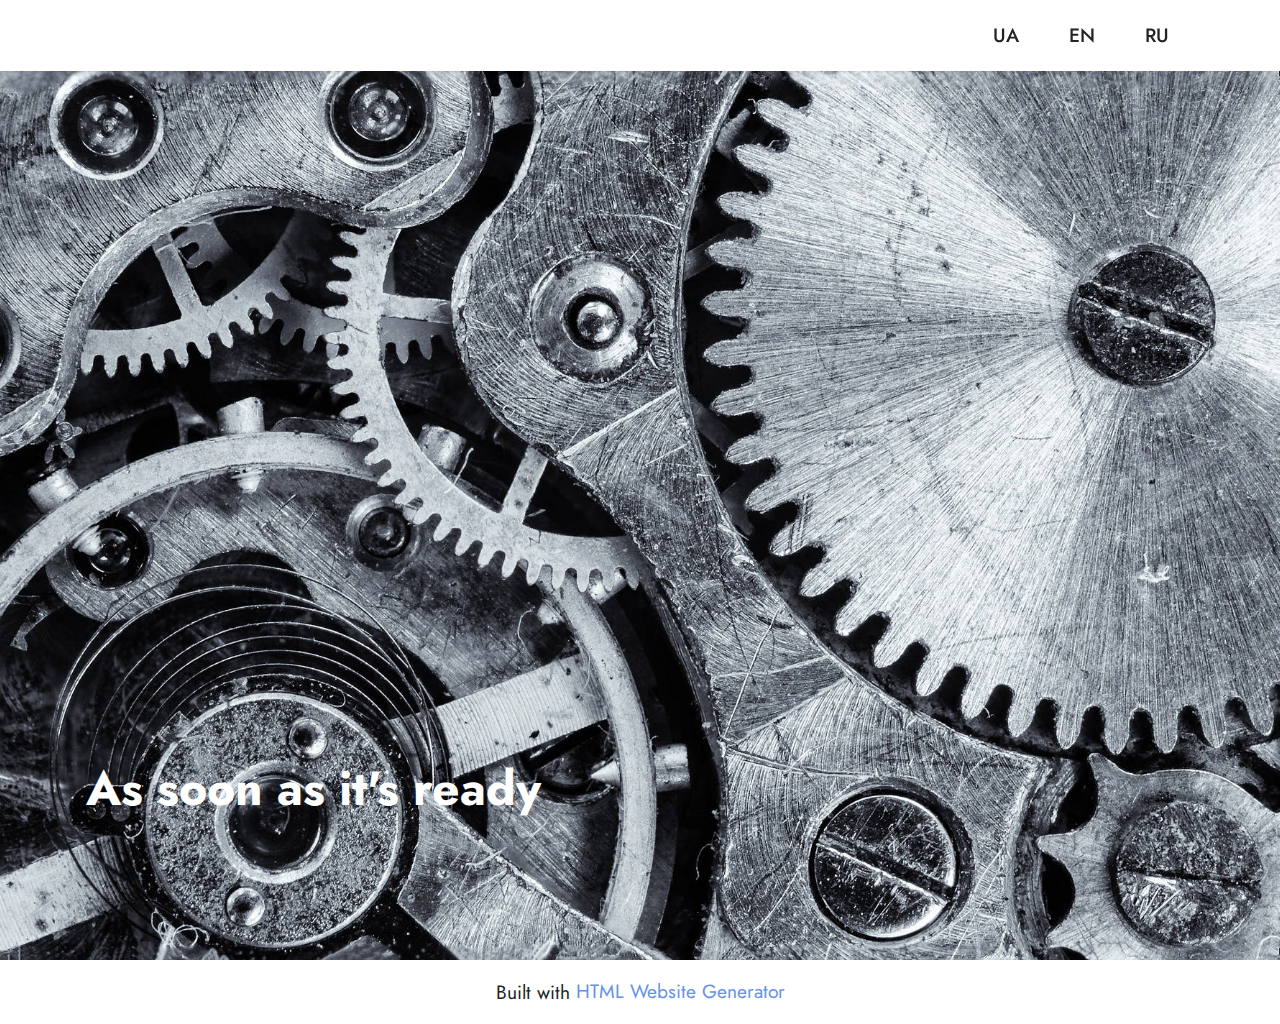
==== commit 6a26475d: "Add files via upload" ====
--- a/index.html
+++ b/index.html
@@ -74,7 +74,7 @@
             </div>
         </div>
     </div>
-</section><section class="display-7" style="padding: 0;align-items: center;justify-content: center;flex-wrap: wrap;    align-content: center;display: flex;position: relative;height: 4rem;"><a href="https://mobiri.se/1626405" style="flex: 1 1;height: 4rem;position: absolute;width: 100%;z-index: 1;"><img alt="" style="height: 4rem;" src="[data-uri]"></a><p style="margin: 0;text-align: center;" class="display-7">Created with &#8204;</p><a style="z-index:1" href="https://mobirise.com">Mobirise </a></section><script src="assets/bootstrap/js/bootstrap.bundle.min.js"></script>  <script src="assets/smoothscroll/smooth-scroll.js"></script>  <script src="assets/ytplayer/index.js"></script>  <script src="assets/dropdown/js/navbar-dropdown.js"></script>  <script src="assets/theme/js/script.js"></script>  
+</section><section class="display-7" style="padding: 0;align-items: center;justify-content: center;flex-wrap: wrap;    align-content: center;display: flex;position: relative;height: 4rem;"><a href="https://mobiri.se/1626405" style="flex: 1 1;height: 4rem;position: absolute;width: 100%;z-index: 1;"><img alt="" style="height: 4rem;" src="[data-uri]"></a><p style="margin: 0;text-align: center;" class="display-7">Built with &#8204;</p><a style="z-index:1" href="https://mobirise.com/html-builder.html">HTML Website Generator</a></section><script src="assets/bootstrap/js/bootstrap.bundle.min.js"></script>  <script src="assets/smoothscroll/smooth-scroll.js"></script>  <script src="assets/ytplayer/index.js"></script>  <script src="assets/dropdown/js/navbar-dropdown.js"></script>  <script src="assets/theme/js/script.js"></script>  
   
   
 </body>
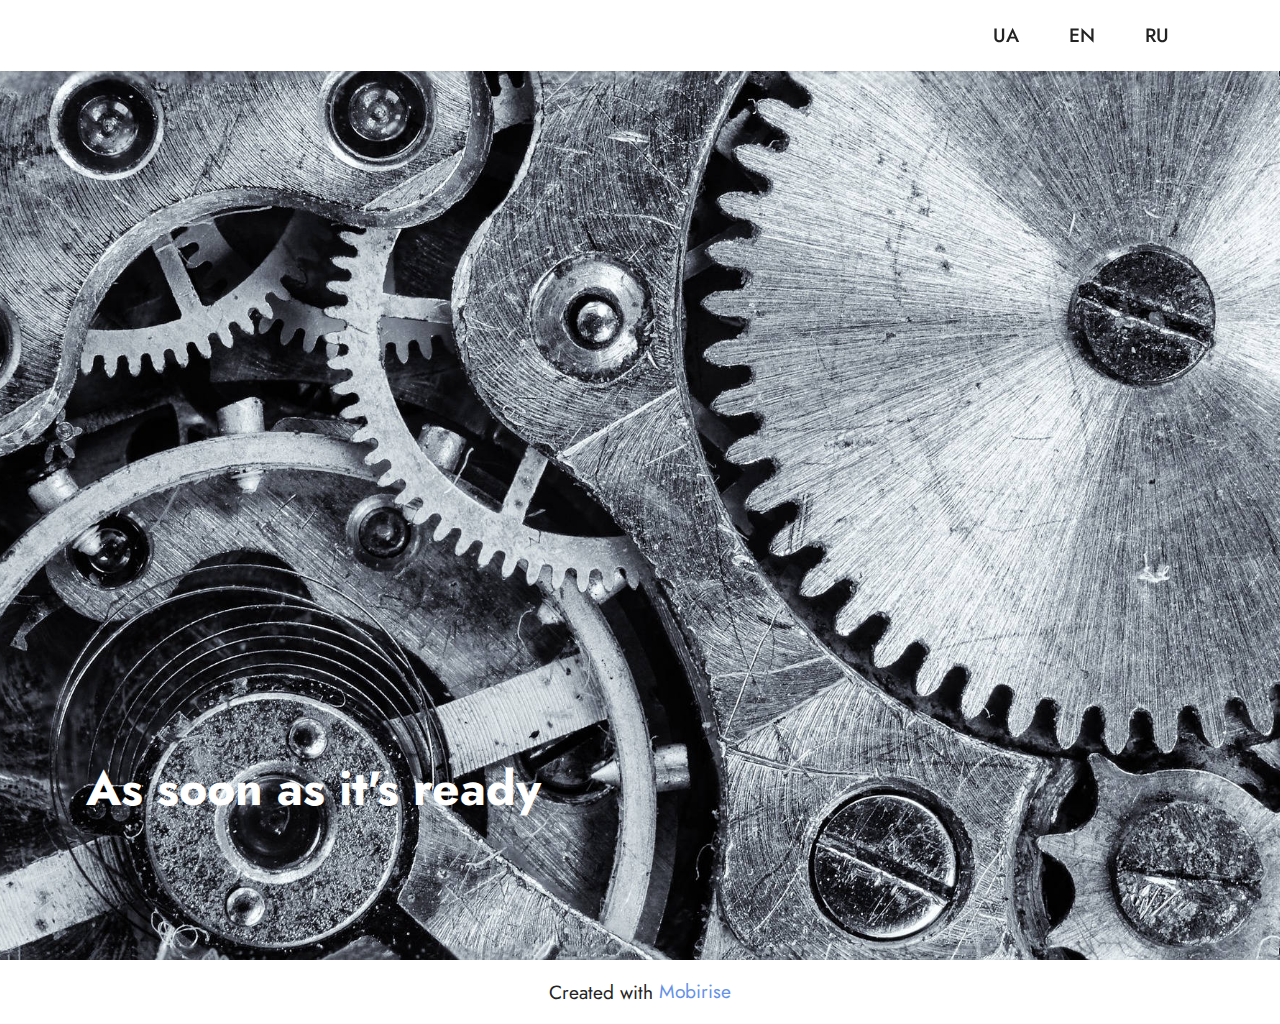
==== commit b5ec71e4: "Add files via upload" ====
--- a/index.html
+++ b/index.html
@@ -74,7 +74,7 @@
             </div>
         </div>
     </div>
-</section><section class="display-7" style="padding: 0;align-items: center;justify-content: center;flex-wrap: wrap;    align-content: center;display: flex;position: relative;height: 4rem;"><a href="https://mobiri.se/1626405" style="flex: 1 1;height: 4rem;position: absolute;width: 100%;z-index: 1;"><img alt="" style="height: 4rem;" src="[data-uri]"></a><p style="margin: 0;text-align: center;" class="display-7">Built with &#8204;</p><a style="z-index:1" href="https://mobirise.com/html-builder.html">HTML Website Generator</a></section><script src="assets/bootstrap/js/bootstrap.bundle.min.js"></script>  <script src="assets/smoothscroll/smooth-scroll.js"></script>  <script src="assets/ytplayer/index.js"></script>  <script src="assets/dropdown/js/navbar-dropdown.js"></script>  <script src="assets/theme/js/script.js"></script>  
+</section><section class="display-7" style="padding: 0;align-items: center;justify-content: center;flex-wrap: wrap;    align-content: center;display: flex;position: relative;height: 4rem;"><a href="https://mobiri.se/1626405" style="flex: 1 1;height: 4rem;position: absolute;width: 100%;z-index: 1;"><img alt="" style="height: 4rem;" src="[data-uri]"></a><p style="margin: 0;text-align: center;" class="display-7">Created with &#8204;</p><a style="z-index:1" href="https://mobirise.com">Mobirise </a></section><script src="assets/bootstrap/js/bootstrap.bundle.min.js"></script>  <script src="assets/smoothscroll/smooth-scroll.js"></script>  <script src="assets/ytplayer/index.js"></script>  <script src="assets/dropdown/js/navbar-dropdown.js"></script>  <script src="assets/theme/js/script.js"></script>  
   
   
 </body>
